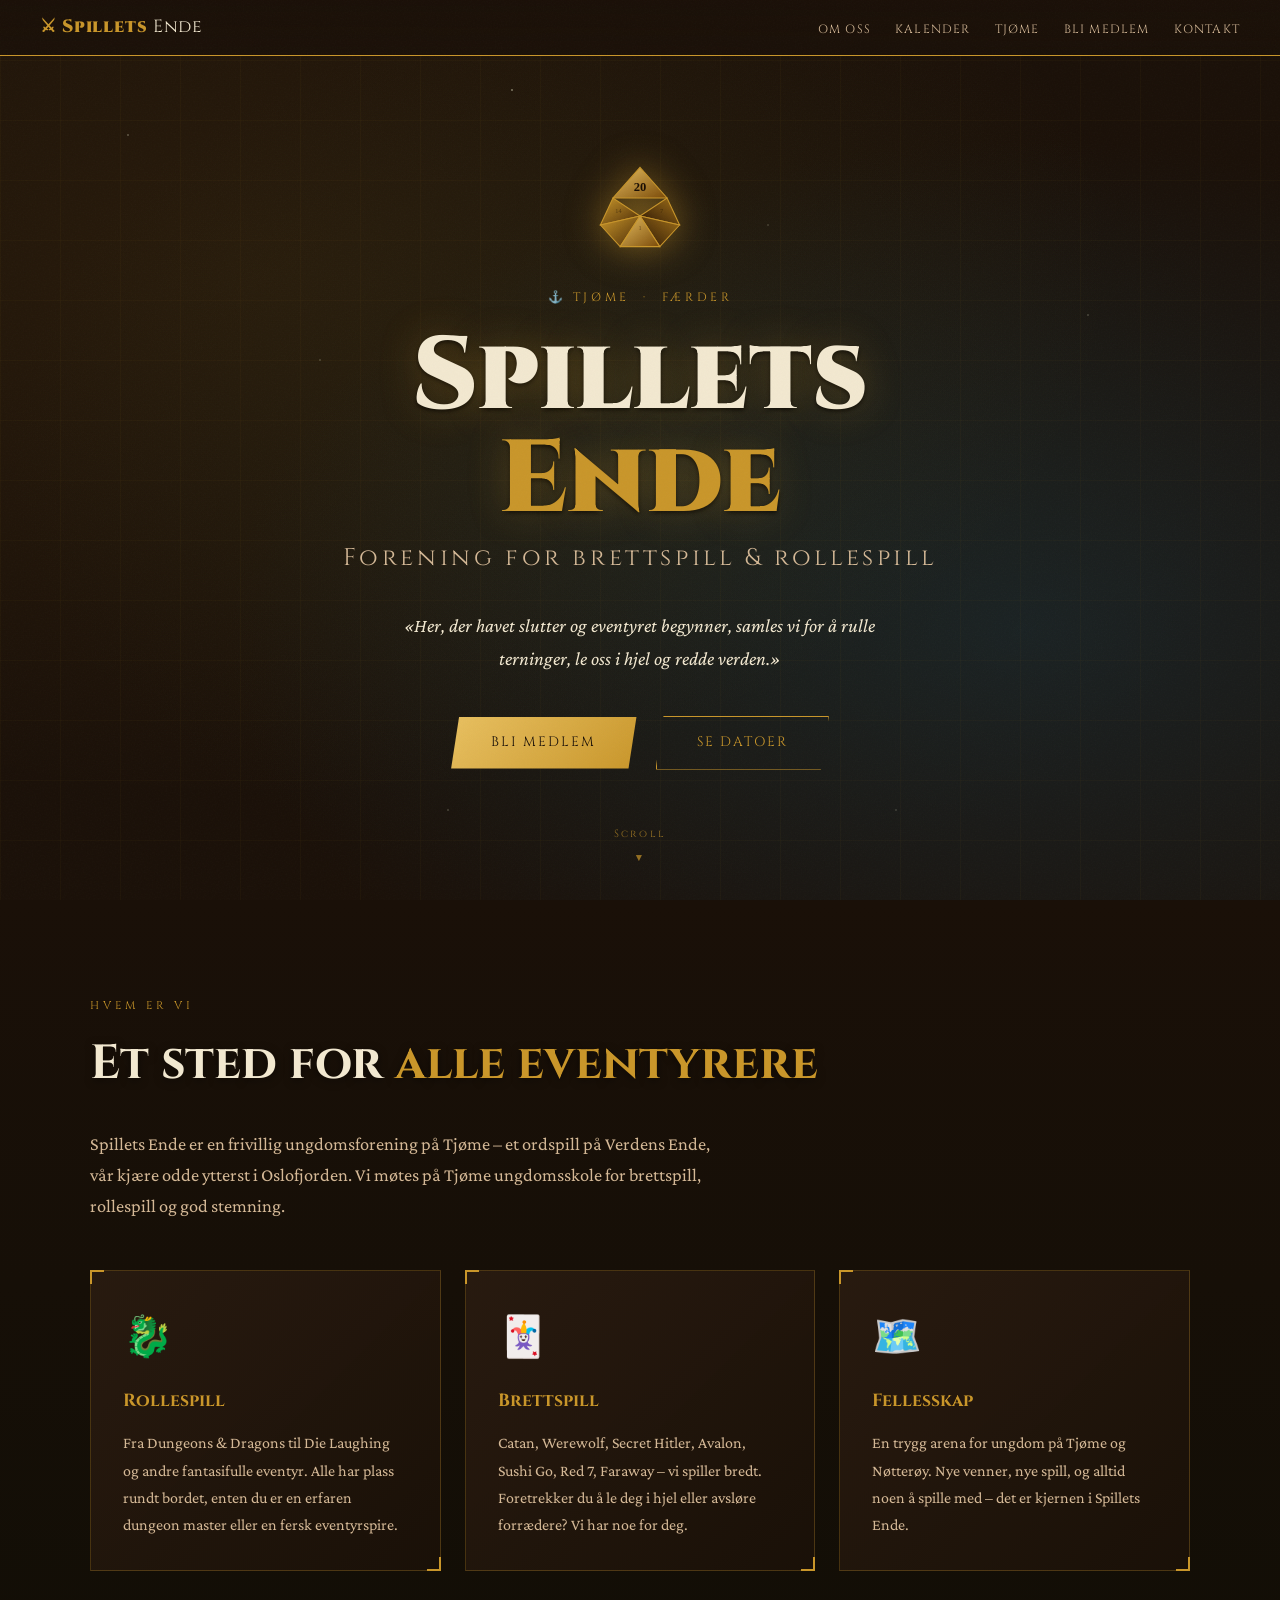
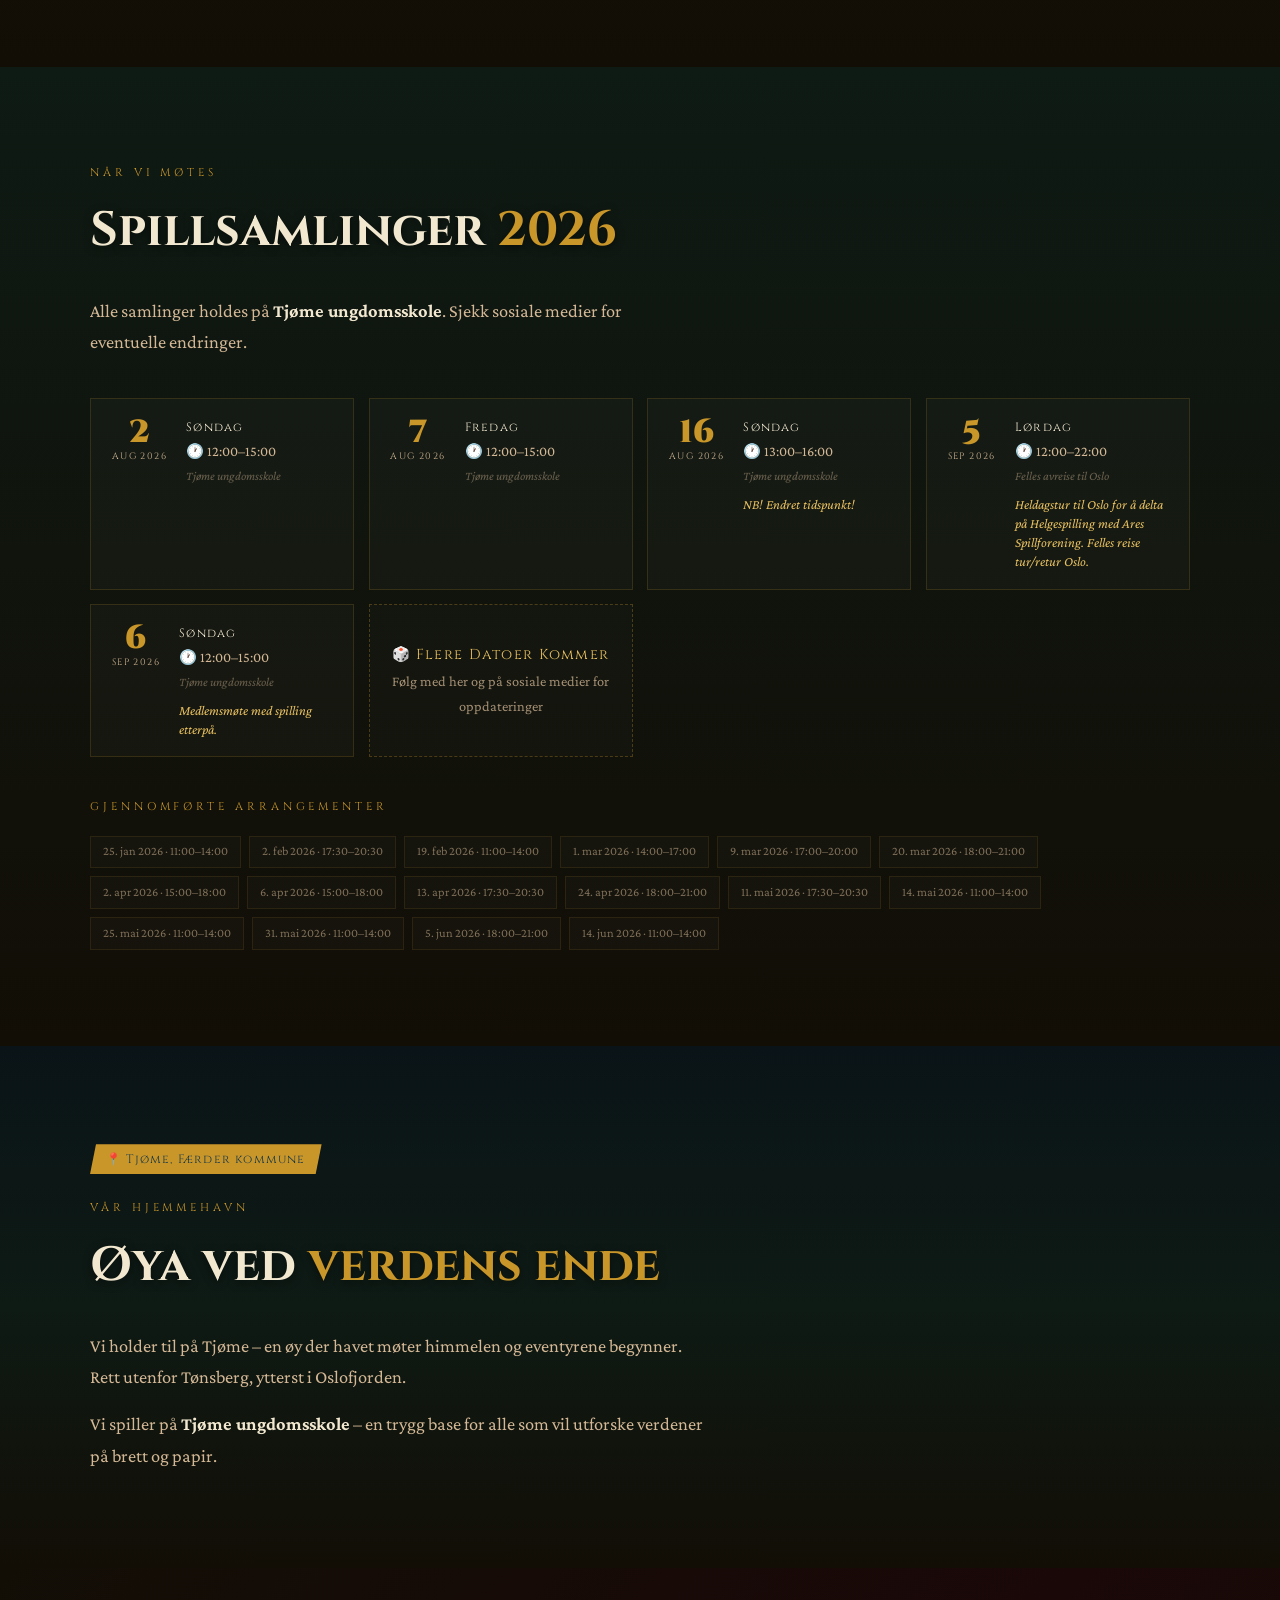
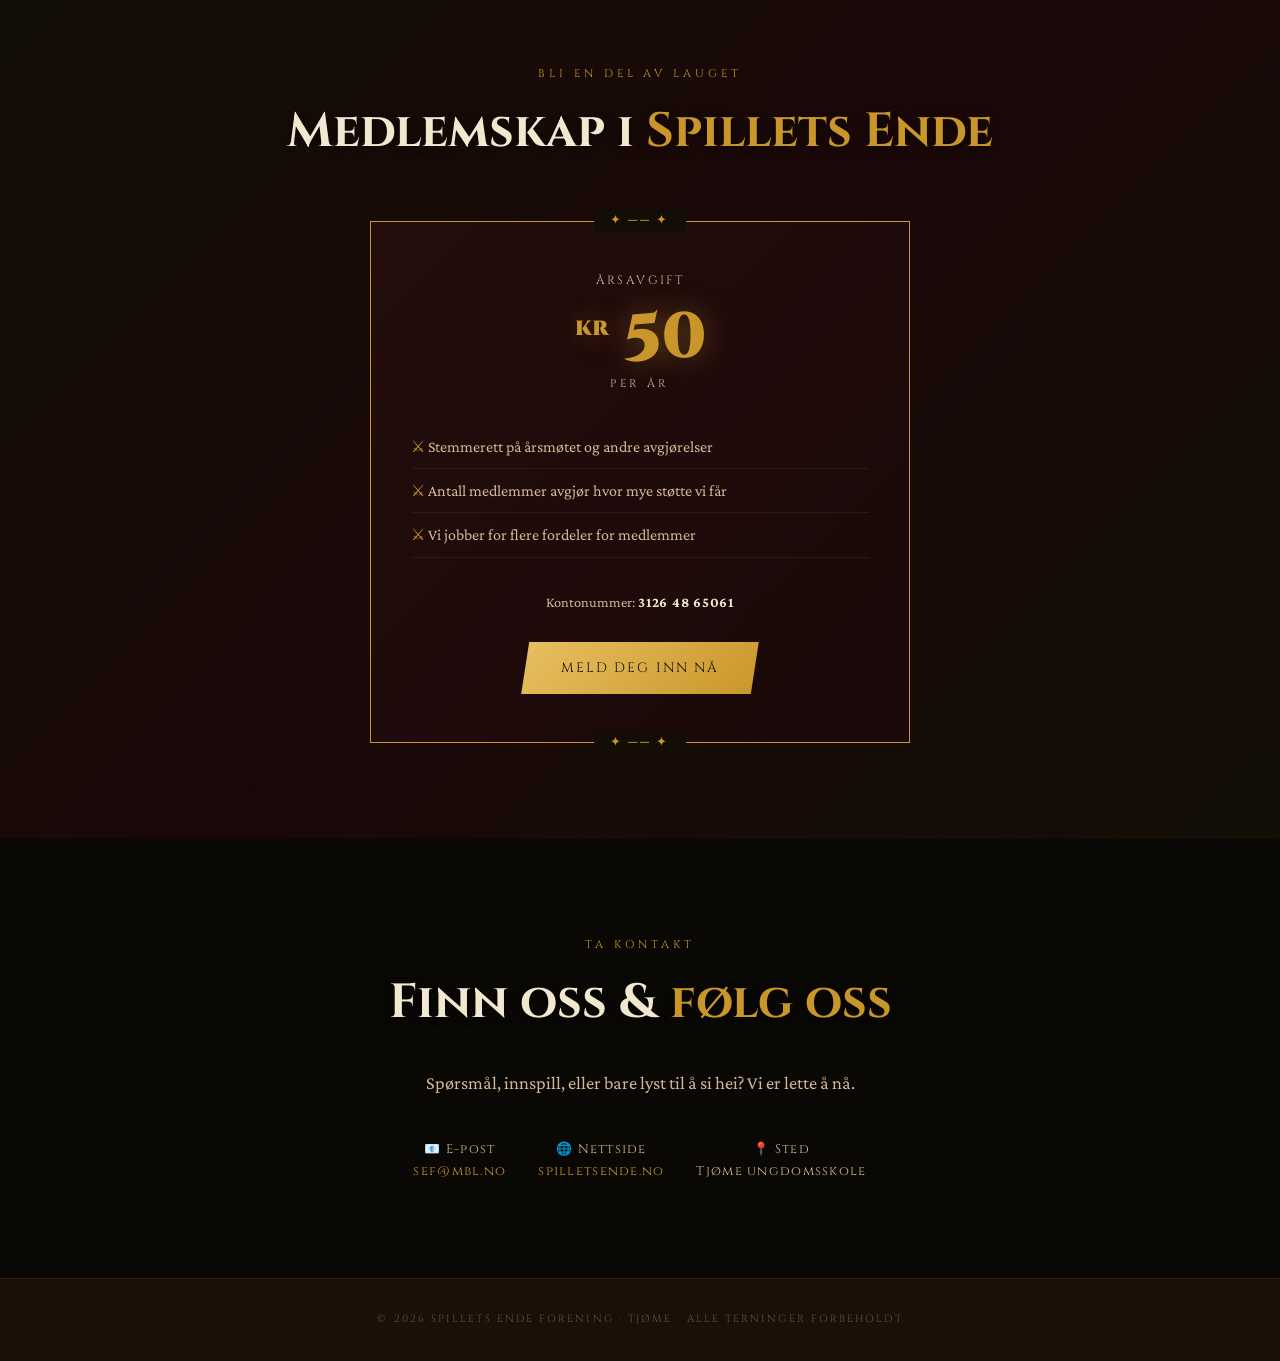
==== index.html @ fd0dec5a "Update index.html" ====
<!DOCTYPE html>
<html lang="no">
<head>
  <meta charset="UTF-8" />
  <meta name="viewport" content="width=device-width, initial-scale=1.0" />
  <title>Spillets Ende Forening – Tjøme</title>
  <link rel="preconnect" href="https://fonts.googleapis.com">
  <link href="https://fonts.googleapis.com/css2?family=Cinzel:wght@400;700;900&family=Crimson+Pro:ital,wght@0,400;0,600;1,400&display=swap" rel="stylesheet">
  <style>
    :root {
      --ink:       #1a1008;
      --parchment: #f2e8d0;
      --aged:      #d4b896;
      --crimson:   #8b1a1a;
      --gold:      #c9962a;
      --gold-lt:   #e8c060;
      --forest:    #2d4a2d;
      --ocean:     #1a3a4a;
    }

    *, *::before, *::after { box-sizing: border-box; margin: 0; padding: 0; }
    html { scroll-behavior: smooth; }

    body {
      background-color: var(--ink);
      color: var(--parchment);
      font-family: 'Crimson Pro', Georgia, serif;
      font-size: 1.15rem;
      line-height: 1.7;
      overflow-x: hidden;
    }

    body::before {
      content: '';
      position: fixed; inset: 0;
      background-image: url("data:image/svg+xml,%3Csvg xmlns='http://www.w3.org/2000/svg' width='300' height='300'%3E%3Cfilter id='n'%3E%3CfeTurbulence type='fractalNoise' baseFrequency='0.65' numOctaves='3' stitchTiles='stitch'/%3E%3C/filter%3E%3Crect width='300' height='300' filter='url(%23n)' opacity='0.04'/%3E%3C/svg%3E");
      pointer-events: none; z-index: 1000; opacity: 0.6;
    }

    /* ── NAV ── */
    nav {
      position: fixed; top: 0; left: 0; right: 0; z-index: 900;
      display: flex; align-items: center; justify-content: space-between;
      padding: 0.75rem 2.5rem;
      background: linear-gradient(to bottom, rgba(26,16,8,0.97), rgba(26,16,8,0.85));
      border-bottom: 1px solid var(--gold);
      backdrop-filter: blur(6px);
    }
    .nav-logo {
      font-family: 'Cinzel', serif; font-weight: 900; font-size: 1.1rem;
      color: var(--gold); letter-spacing: 0.05em; text-decoration: none;
    }
    .nav-logo span { color: var(--parchment); font-weight: 400; }
    nav ul { list-style: none; display: flex; gap: 1.5rem; }
    nav ul a {
      font-family: 'Cinzel', serif; font-size: 0.75rem;
      letter-spacing: 0.1em; color: var(--aged);
      text-decoration: none; text-transform: uppercase; transition: color 0.2s;
    }
    nav ul a:hover { color: var(--gold-lt); }

    /* ── HERO ── */
    #hero {
      min-height: 100vh;
      display: flex; flex-direction: column;
      align-items: center; justify-content: center;
      position: relative; padding: 6rem 2rem 4rem;
      text-align: center; overflow: hidden;
    }
    #hero::before {
      content: ''; position: absolute; inset: 0;
      background:
        radial-gradient(ellipse at 20% 30%, rgba(201,150,42,0.08) 0%, transparent 60%),
        radial-gradient(ellipse at 80% 70%, rgba(26,58,74,0.4) 0%, transparent 55%),
        radial-gradient(ellipse at 50% 50%, rgba(45,74,45,0.15) 0%, transparent 70%);
    }
    .stars {
      position: absolute; inset: 0;
      background-image:
        radial-gradient(1px 1px at 10% 15%, rgba(255,255,220,0.7) 0%, transparent 100%),
        radial-gradient(1px 1px at 25% 40%, rgba(255,255,220,0.5) 0%, transparent 100%),
        radial-gradient(1.5px 1.5px at 40% 10%, rgba(255,255,220,0.6) 0%, transparent 100%),
        radial-gradient(1px 1px at 60% 25%, rgba(255,255,220,0.4) 0%, transparent 100%),
        radial-gradient(1px 1px at 75% 5%, rgba(255,255,220,0.7) 0%, transparent 100%),
        radial-gradient(1px 1px at 85% 35%, rgba(255,255,220,0.5) 0%, transparent 100%),
        radial-gradient(1px 1px at 35% 90%, rgba(255,255,220,0.5) 0%, transparent 100%),
        radial-gradient(1px 1px at 70% 90%, rgba(255,255,220,0.4) 0%, transparent 100%);
    }
    #hero::after {
      content: ''; position: absolute; inset: 0;
      background-image:
        linear-gradient(rgba(201,150,42,0.04) 1px, transparent 1px),
        linear-gradient(90deg, rgba(201,150,42,0.04) 1px, transparent 1px);
      background-size: 60px 60px;
    }
    .hero-content { position: relative; z-index: 2; max-width: 780px; }

    .hero-eyebrow {
      font-family: 'Cinzel', serif; font-size: 0.75rem;
      letter-spacing: 0.3em; color: var(--gold); text-transform: uppercase;
      margin-bottom: 1.2rem; opacity: 0; animation: fadeUp 0.8s 0.2s forwards;
    }
    .hero-title {
      font-family: 'Cinzel', serif; font-weight: 900;
      font-size: clamp(3rem, 8vw, 6.5rem); line-height: 1.0;
      color: var(--parchment);
      text-shadow: 0 0 40px rgba(201,150,42,0.3), 0 2px 4px rgba(0,0,0,0.8);
      margin-bottom: 0.4rem; opacity: 0; animation: fadeUp 0.9s 0.4s forwards;
    }
    .hero-title .accent { color: var(--gold); }
    .hero-sub {
      font-family: 'Cinzel', serif; font-size: clamp(1rem, 2.5vw, 1.5rem);
      color: var(--aged); letter-spacing: 0.15em; margin-bottom: 2rem;
      opacity: 0; animation: fadeUp 0.9s 0.6s forwards;
    }
    .hero-tagline {
      font-style: italic; font-size: 1.2rem; color: var(--parchment);
      opacity: 0; animation: fadeUp 0.9s 0.8s forwards;
      margin-bottom: 2.5rem; max-width: 520px; margin-left: auto; margin-right: auto;
    }

    /* ── D20 SVG ── */
    .d20-wrap {
      display: block; margin: 0 auto 1.5rem;
      opacity: 0; animation: fadeUp 0.9s 0.1s forwards;
    }
    .d20-svg {
      width: 90px; height: 90px;
      animation: slowSpin 22s linear infinite;
      filter: drop-shadow(0 0 18px rgba(201,150,42,0.55));
    }
    @keyframes slowSpin { from { transform: rotate(0deg); } to { transform: rotate(360deg); } }

    .btn-primary {
      display: inline-block; font-family: 'Cinzel', serif;
      font-size: 0.85rem; letter-spacing: 0.15em; text-transform: uppercase;
      color: var(--ink); background: linear-gradient(135deg, var(--gold-lt), var(--gold));
      padding: 0.9rem 2.5rem; border: none; cursor: pointer; text-decoration: none;
      clip-path: polygon(8px 0%, 100% 0%, calc(100% - 8px) 100%, 0% 100%);
      transition: filter 0.2s, transform 0.2s;
      opacity: 0; animation: fadeUp 0.9s 1s forwards;
    }
    .btn-primary:hover { filter: brightness(1.15); transform: translateY(-2px); }
    .btn-secondary {
      display: inline-block; font-family: 'Cinzel', serif;
      font-size: 0.85rem; letter-spacing: 0.15em; text-transform: uppercase;
      color: var(--gold); background: transparent;
      padding: 0.9rem 2.5rem; border: 1px solid var(--gold); cursor: pointer;
      text-decoration: none; margin-left: 1rem;
      clip-path: polygon(8px 0%, 100% 0%, calc(100% - 8px) 100%, 0% 100%);
      transition: background 0.2s, color 0.2s, transform 0.2s;
      opacity: 0; animation: fadeUp 0.9s 1.1s forwards;
    }
    .btn-secondary:hover { background: rgba(201,150,42,0.1); transform: translateY(-2px); }

    .scroll-hint {
      position: absolute; bottom: 2rem; left: 50%; transform: translateX(-50%);
      font-family: 'Cinzel', serif; font-size: 0.65rem;
      letter-spacing: 0.2em; color: var(--gold);
      opacity: 0; animation: fadeIn 1s 2s forwards;
      display: flex; flex-direction: column; align-items: center; gap: 0.4rem;
    }
    .scroll-hint::after { content: '▼'; animation: bounce 1.5s ease-in-out infinite; }
    @keyframes bounce { 0%,100%{transform:translateY(0)} 50%{transform:translateY(6px)} }

    /* ── SHARED ── */
    .rune-divider {
      display: flex; align-items: center; gap: 1rem;
      margin: 0 auto 3rem; max-width: 500px;
      color: var(--gold); font-size: 1.2rem;
    }
    .rune-divider::before, .rune-divider::after {
      content: ''; flex: 1; height: 1px;
      background: linear-gradient(to right, transparent, var(--gold), transparent);
    }

    section { padding: 6rem 2rem; position: relative; }
    .section-inner { max-width: 1100px; margin: 0 auto; }
    .section-label {
      font-family: 'Cinzel', serif; font-size: 0.7rem;
      letter-spacing: 0.35em; color: var(--gold);
      text-transform: uppercase; margin-bottom: 0.5rem;
    }
    .section-title {
      font-family: 'Cinzel', serif; font-size: clamp(2rem, 4vw, 3rem);
      font-weight: 700; color: var(--parchment); margin-bottom: 1.5rem;
      text-shadow: 0 2px 8px rgba(0,0,0,0.5);
    }
    .section-title .gold { color: var(--gold); }

    /* ── OM OSS ── */
    #om {
      background: linear-gradient(to bottom, var(--ink), #120e06),
        url("data:image/svg+xml,%3Csvg xmlns='http://www.w3.org/2000/svg' width='60' height='60'%3E%3Cpath d='M30 5 L55 20 L55 40 L30 55 L5 40 L5 20 Z' fill='none' stroke='rgba(201,150,42,0.04)' stroke-width='1'/%3E%3C/svg%3E") center/60px 60px;
    }
    .cards-grid {
      display: grid; grid-template-columns: repeat(auto-fit, minmax(280px, 1fr));
      gap: 1.5rem; margin-top: 3rem;
    }
    .card {
      background: linear-gradient(135deg, rgba(42,28,16,0.9), rgba(26,16,8,0.95));
      border: 1px solid rgba(201,150,42,0.25);
      padding: 2rem; position: relative; transition: border-color 0.3s, transform 0.3s;
    }
    .card:hover { border-color: var(--gold); transform: translateY(-4px); }
    .card::before, .card::after {
      content: ''; position: absolute; width: 14px; height: 14px;
      border-color: var(--gold); border-style: solid;
    }
    .card::before { top: -1px; left: -1px; border-width: 2px 0 0 2px; }
    .card::after  { bottom: -1px; right: -1px; border-width: 0 2px 2px 0; }
    .card-icon { font-size: 2.5rem; margin-bottom: 1rem; }
    .card-title { font-family: 'Cinzel', serif; font-size: 1.1rem; color: var(--gold); margin-bottom: 0.75rem; }
    .card p { color: var(--aged); font-size: 1rem; }

    /* ── AKTIVITETER ── */
    #aktiviteter { background: linear-gradient(135deg, #120e06, #0e1a14, #120e06); }
    .spill-grid {
      display: grid; grid-template-columns: repeat(auto-fit, minmax(220px, 1fr));
      gap: 1rem; margin-top: 2.5rem;
    }
    .spill-card {
      border: 1px solid rgba(201,150,42,0.2);
      padding: 1.5rem; background: rgba(255,255,255,0.02);
      position: relative; overflow: hidden; transition: all 0.3s;
    }
    .spill-card:hover { background: rgba(201,150,42,0.05); border-color: var(--gold-lt); }
    .spill-card .tag {
      font-family: 'Cinzel', serif; font-size: 0.6rem;
      letter-spacing: 0.2em; text-transform: uppercase;
      color: var(--crimson); margin-bottom: 0.5rem;
    }
    .spill-card h3 { font-family: 'Cinzel', serif; font-size: 1rem; color: var(--gold-lt); margin-bottom: 0.4rem; }
    .spill-card p { font-size: 0.9rem; color: var(--aged); }
    .spill-card .corner-die { position: absolute; top: 0.5rem; right: 0.75rem; font-size: 1.8rem; opacity: 0.15; }

    /* ── KALENDER ── */
    #kalender { background: linear-gradient(to bottom, #0e1a14, #120e06); }

    .cal-grid {
      display: grid;
      grid-template-columns: repeat(auto-fill, minmax(250px, 1fr));
      gap: 0.9rem; margin-top: 2.5rem;
    }
    .cal-item {
      display: flex; align-items: flex-start; gap: 1.2rem;
      border: 1px solid rgba(201,150,42,0.18);
      padding: 1.1rem 1.3rem;
      background: rgba(255,255,255,0.02);
      position: relative; transition: border-color 0.3s, background 0.3s;
    }
    .cal-item:hover { border-color: var(--gold); background: rgba(201,150,42,0.05); }
    .cal-item.past { opacity: 0.38; }
    .cal-item.next { border-color: var(--gold); background: rgba(201,150,42,0.08); }
    .cal-item.next::before {
      content: 'NESTE';
      position: absolute; top: -0.6rem; left: 1rem;
      font-family: 'Cinzel', serif; font-size: 0.55rem;
      letter-spacing: 0.2em; color: var(--ink);
      background: var(--gold); padding: 0.1rem 0.5rem;
    }
    .cal-date-box { flex-shrink: 0; text-align: center; min-width: 46px; }
    .cal-day {
      font-family: 'Cinzel', serif; font-size: 2rem; font-weight: 900;
      color: var(--gold); line-height: 1;
    }
    .cal-month {
      font-family: 'Cinzel', serif; font-size: 0.58rem;
      letter-spacing: 0.15em; text-transform: uppercase; color: var(--aged);
    }
    .cal-info { flex: 1; }
    .cal-weekday {
      font-family: 'Cinzel', serif; font-size: 0.75rem;
      letter-spacing: 0.1em; color: var(--parchment);
      text-transform: capitalize; margin-bottom: 0.1rem;
    }
    .cal-time { font-size: 0.9rem; color: var(--aged); }
    .cal-location { font-size: 0.78rem; color: rgba(212,184,150,0.45); font-style: italic; margin-top: 0.15rem; }
    .cal-note { font-size: 0.85rem; color: var(--gold-lt); font-style: italic; margin-top: 0.5rem; line-height: 1.4; }

    .cal-item.placeholder {
      border-style: dashed; border-color: rgba(201,150,42,0.3);
      align-items: center; justify-content: center; text-align: center;
      background: rgba(255,255,255,0.01);
    }
    .cal-item.placeholder .cal-weekday { font-size: 0.9rem; color: var(--gold-lt); }
    .cal-item.placeholder .cal-time { opacity: 0.75; }

    /* ── HISTORIKK ── */
    .historikk-wrap { margin-top: 2.5rem; }
    .historikk-toggle {
      font-family: 'Cinzel', serif; font-size: 0.72rem; letter-spacing: 0.15em;
      text-transform: uppercase; color: var(--gold); background: transparent;
      border: 1px solid rgba(201,150,42,0.3); padding: 0.6rem 1.2rem; cursor: pointer;
      transition: border-color 0.2s, color 0.2s;
    }
    .historikk-toggle:hover { border-color: var(--gold); color: var(--gold-lt); }
    .historikk-list {
      display: flex; flex-wrap: wrap; gap: 0.5rem; margin-top: 1.2rem;
    }
    .historikk-chip {
      font-size: 0.78rem; color: rgba(212,184,150,0.55);
      border: 1px solid rgba(201,150,42,0.12);
      padding: 0.3rem 0.75rem; white-space: nowrap;
      background: rgba(255,255,255,0.015);
    }

    /* ── TJØME ── */
    #tjome { background: linear-gradient(to bottom, #0a1418, #0e1a14 50%, #120e06); }
    .map-wrapper {
      display: grid; grid-template-columns: 1fr 1fr;
      gap: 4rem; align-items: center; margin-top: 3rem;
    }
    @media (max-width: 700px) { .map-wrapper { grid-template-columns: 1fr; } }
    .tjome-illustration { width: 100%; max-width: 440px; }
    .map-text h2 { margin-bottom: 1rem; }
    .map-text p { color: var(--aged); margin-bottom: 1rem; }
    .location-pill {
      display: inline-flex; align-items: center; gap: 0.5rem;
      font-family: 'Cinzel', serif; font-size: 0.75rem; letter-spacing: 0.1em;
      color: var(--ocean); background: var(--gold);
      padding: 0.3rem 1rem;
      clip-path: polygon(6px 0%,100% 0%,calc(100% - 6px) 100%,0% 100%);
      margin-bottom: 1.5rem;
    }

    /* ── MEMBERSHIP ── */
    #medlemskap { background: linear-gradient(135deg, #120e06, #1a0808, #120e06); text-align: center; }
    .membership-box {
      max-width: 540px; margin: 3rem auto 0;
      border: 1px solid var(--gold); padding: 3rem 2.5rem; position: relative;
      background: linear-gradient(135deg, rgba(42,16,16,0.6), rgba(26,8,8,0.8));
    }
    .membership-box::before {
      content: '✦ ── ✦'; position: absolute; top: -0.75rem; left: 50%; transform: translateX(-50%);
      background: #120e06; padding: 0 1rem; color: var(--gold); font-size: 0.8rem; letter-spacing: 0.2em;
    }
    .membership-box::after {
      content: '✦ ── ✦'; position: absolute; bottom: -0.75rem; left: 50%; transform: translateX(-50%);
      background: #120e06; padding: 0 1rem; color: var(--gold); font-size: 0.8rem; letter-spacing: 0.2em;
    }
    .price-display {
      font-family: 'Cinzel', serif; font-size: 4rem; font-weight: 900;
      color: var(--gold); line-height: 1; margin: 1rem 0 0.25rem;
      text-shadow: 0 0 30px rgba(201,150,42,0.4);
    }
    .price-display span { font-size: 1.5rem; vertical-align: super; }
    .price-label {
      font-family: 'Cinzel', serif; font-size: 0.7rem; letter-spacing: 0.3em;
      color: var(--aged); margin-bottom: 2rem; text-transform: uppercase;
    }
    .perks { list-style: none; text-align: left; margin-bottom: 2rem; }
    .perks li {
      padding: 0.5rem 0; border-bottom: 1px solid rgba(201,150,42,0.1);
      color: var(--aged); font-size: 1rem;
    }
    .perks li::before { content: '⚔ '; color: var(--gold); }

    /* ── KONTAKT ── */
    #kontakt { background: #0a0804; text-align: center; }
    .kontakt-grid { display: flex; flex-wrap: wrap; justify-content: center; gap: 2rem; margin-top: 2.5rem; }
    .kontakt-item { font-family: 'Cinzel', serif; font-size: 0.8rem; letter-spacing: 0.1em; color: var(--aged); }
    .kontakt-item a { color: var(--gold); text-decoration: none; }
    .kontakt-item a:hover { color: var(--gold-lt); }

    footer {
      padding: 2rem; text-align: center;
      border-top: 1px solid rgba(201,150,42,0.15);
      font-family: 'Cinzel', serif; font-size: 0.65rem;
      letter-spacing: 0.2em; color: rgba(212,184,150,0.4);
    }

    @keyframes fadeUp { from { opacity: 0; transform: translateY(20px); } to { opacity: 1; transform: translateY(0); } }
    @keyframes fadeIn { from { opacity: 0; } to { opacity: 0.7; } }
    .reveal { opacity: 0; transform: translateY(24px); transition: opacity 0.6s ease, transform 0.6s ease; }
    .reveal.visible { opacity: 1; transform: translateY(0); }
    /* Fallback: show everything if JS is slow or fails */
    @media (prefers-reduced-motion: reduce) { .reveal { opacity: 1; transform: none; } }

    @media (max-width: 600px) {
      nav ul { display: none; }
      .btn-secondary { margin-left: 0; margin-top: 0.75rem; display: block; text-align: center; }
    }
  </style>
</head>
<body>

  <nav>
    <a class="nav-logo" href="#">⚔ Spillets <span>Ende</span></a>
    <ul>
      <li><a href="#om">Om oss</a></li>
      <li><a href="#kalender">Kalender</a></li>
      <li><a href="#tjome">Tjøme</a></li>
      <li><a href="#medlemskap">Bli medlem</a></li>
      <li><a href="#kontakt">Kontakt</a></li>
    </ul>
  </nav>

  <!-- HERO -->
  <section id="hero">
    <div class="stars"></div>
    <div class="hero-content">

      <!-- Custom D20 SVG -->
      <span class="d20-wrap">
        <svg class="d20-svg" viewBox="0 0 100 100" xmlns="http://www.w3.org/2000/svg">
          <defs>
            <linearGradient id="g1" x1="0%" y1="0%" x2="100%" y2="100%">
              <stop offset="0%" stop-color="#e8c060"/>
              <stop offset="100%" stop-color="#7a4a08"/>
            </linearGradient>
            <linearGradient id="g2" x1="0%" y1="0%" x2="100%" y2="100%">
              <stop offset="0%" stop-color="#c9962a"/>
              <stop offset="100%" stop-color="#4a2a05"/>
            </linearGradient>
            <linearGradient id="g3" x1="100%" y1="0%" x2="0%" y2="100%">
              <stop offset="0%" stop-color="#a07018"/>
              <stop offset="100%" stop-color="#2a1403"/>
            </linearGradient>
          </defs>
          <!-- Top face -->
          <polygon points="50,6 80,40 20,40" fill="url(#g1)" stroke="#c9962a" stroke-width="1.2"/>
          <!-- Left face -->
          <polygon points="20,40 6,70 50,60" fill="url(#g2)" stroke="#c9962a" stroke-width="1.2"/>
          <!-- Right face -->
          <polygon points="80,40 94,70 50,60" fill="url(#g3)" stroke="#c9962a" stroke-width="1.2"/>
          <!-- Bottom-left face -->
          <polygon points="6,70 28,94 50,60" fill="url(#g2)" stroke="#c9962a" stroke-width="1.2"/>
          <!-- Bottom-right face -->
          <polygon points="94,70 72,94 50,60" fill="url(#g3)" stroke="#c9962a" stroke-width="1.2"/>
          <!-- Bottom-center face -->
          <polygon points="28,94 72,94 50,60" fill="url(#g1)" stroke="#c9962a" stroke-width="1.2"/>
          <!-- "20" on top face -->
          <text x="50" y="29" text-anchor="middle" dominant-baseline="middle"
            fill="#1a0e04" font-family="Georgia,serif" font-weight="bold" font-size="14">20</text>
          <!-- subtle smaller numbers -->
          <text x="26" y="57" text-anchor="middle" fill="rgba(26,14,4,0.5)" font-family="serif" font-size="7">14</text>
          <text x="74" y="57" text-anchor="middle" fill="rgba(26,14,4,0.5)" font-family="serif" font-size="7">7</text>
          <text x="50" y="76" text-anchor="middle" fill="rgba(26,14,4,0.5)" font-family="serif" font-size="7">1</text>
        </svg>
      </span>

      <p class="hero-eyebrow">⚓ Tjøme &nbsp;·&nbsp; Færder</p>
      <h1 class="hero-title">Spillets<br><span class="accent">Ende</span></h1>
      <p class="hero-sub">Forening for brettspill & rollespill</p>
      <p class="hero-tagline">«Her, der havet slutter og eventyret begynner, samles vi for å rulle terninger, le oss i hjel og redde verden.»</p>
      <a href="#medlemskap" class="btn-primary">Bli medlem</a>
      <a href="#kalender" class="btn-secondary">Se datoer</a>
    </div>
    <div class="scroll-hint">Scroll</div>
  </section>

  <!-- OM OSS -->
  <section id="om">
    <div class="section-inner">
      <div class="reveal">
        <p class="section-label">Hvem er vi</p>
        <h2 class="section-title">Et sted for <span class="gold">alle eventyrere</span></h2>
        <p style="max-width:620px; color:var(--aged);">
          Spillets Ende er en frivillig ungdomsforening på Tjøme – et ordspill på Verdens Ende, vår kjære odde ytterst i Oslofjorden. Vi møtes på Tjøme ungdomsskole for brettspill, rollespill og god stemning.
        </p>
      </div>
      <div class="cards-grid">
        <div class="card reveal">
          <div class="card-icon">🐉</div>
          <h3 class="card-title">Rollespill</h3>
          <p>Fra Dungeons & Dragons til Die Laughing og andre fantasifulle eventyr. Alle har plass rundt bordet, enten du er en erfaren dungeon master eller en fersk eventyrspire.</p>
        </div>
        <div class="card reveal">
          <div class="card-icon">🃏</div>
          <h3 class="card-title">Brettspill</h3>
          <p>Catan, Werewolf, Secret Hitler, Avalon, Sushi Go, Red 7, Faraway – vi spiller bredt. Foretrekker du å le deg i hjel eller avsløre forrædere? Vi har noe for deg.</p>
        </div>
        <div class="card reveal">
          <div class="card-icon">🗺️</div>
          <h3 class="card-title">Fellesskap</h3>
          <p>En trygg arena for ungdom på Tjøme og Nøtterøy. Nye venner, nye spill, og alltid noen å spille med – det er kjernen i Spillets Ende.</p>
        </div>
      </div>
    </div>
  </section>



  <!-- KALENDER -->
  <section id="kalender">
    <div class="section-inner">
      <div class="reveal">
        <p class="section-label">Når vi møtes</p>
        <h2 class="section-title">Spillsamlinger <span class="gold">2026</span></h2>
        <p style="color:var(--aged); max-width:580px; margin-bottom:0.5rem;">
          Alle samlinger holdes på <strong style="color:var(--parchment)">Tjøme ungdomsskole</strong>. Sjekk sosiale medier for eventuelle endringer.
        </p>
      </div>
      <div class="cal-grid" id="calGrid"></div>

      <div class="historikk-wrap reveal">
        <p class="section-label" style="margin-bottom:0;">Gjennomførte arrangementer</p>
        <div class="historikk-list" id="historikkList"></div>
      </div>
    </div>
  </section>

  <!-- TJØME -->
  <section id="tjome">
    <div class="section-inner">
      <div class="reveal">
        <div class="location-pill">📍 Tjøme, Færder kommune</div>
        <p class="section-label">Vår hjemmehavn</p>
        <h2 class="section-title">Øya ved <span class="gold">verdens ende</span></h2>
        <p style="color:var(--aged); max-width:620px;">Vi holder til på Tjøme – en øy der havet møter himmelen og eventyrene begynner. Rett utenfor Tønsberg, ytterst i Oslofjorden.</p>
        <p style="color:var(--aged); max-width:620px; margin-top:1rem;">Vi spiller på <strong style="color:var(--parchment)">Tjøme ungdomsskole</strong> – en trygg base for alle som vil utforske verdener på brett og papir.</p>
      </div>
    </div>
  </section>

  <!-- MEMBERSHIP -->
  <section id="medlemskap">
    <div class="section-inner">
      <div class="reveal">
        <p class="section-label">Bli en del av lauget</p>
        <h2 class="section-title">Medlemskap i <span class="gold">Spillets Ende</span></h2>
      </div>
      <div class="membership-box reveal">
        <p style="font-family:'Cinzel',serif; font-size:0.75rem; letter-spacing:0.2em; color:var(--aged);">ÅRSAVGIFT</p>
        <div class="price-display"><span>kr</span> 50</div>
        <p class="price-label">per år</p>
        <ul class="perks">
          <li>Stemmerett på årsmøtet og andre avgjørelser</li>
          <li>Antall medlemmer avgjør hvor mye støtte vi får</li>
          <li>Vi jobber for flere fordeler for medlemmer</li>
         
          
        </ul>
        <p style="font-size:0.9rem; color:var(--aged); margin-bottom:1.75rem;">
          Kontonummer: <strong style="color:var(--parchment); letter-spacing:0.05em;">3126 48 65061</strong>
        </p>
        <a href="https://forms.office.com/e/suET2RQzBE" class="btn-primary">Meld deg inn nå</a>
      </div>
    </div>
  </section>

  <!-- KONTAKT -->
  <section id="kontakt">
    <div class="section-inner">
      <div class="reveal">
        <p class="section-label">Ta kontakt</p>
        <h2 class="section-title">Finn oss &amp; <span class="gold">følg oss</span></h2>
        <p style="color:var(--aged); max-width:500px; margin:0 auto 2rem;">
          Spørsmål, innspill, eller bare lyst til å si hei? Vi er lette å nå.
        </p>
      </div>
      <div class="kontakt-grid reveal">
        <div class="kontakt-item">📧 E-post<br><a href="mailto:sef@mbl.no">sef@mbl.no</a></div>
        <div class="kontakt-item">🌐 Nettside<br><a href="https://spilletsende.no">spilletsende.no</a></div>
        <div class="kontakt-item">📍 Sted<br><span style="color:var(--aged);">Tjøme ungdomsskole</span></div>
      </div>

    </div>
  </section>

  <footer>
    <p>© 2026 SPILLETS ENDE FORENING · TJØME · ALLE TERNINGER FORBEHOLDT</p>
  </footer>

  <script data-cfasync="false" src="/cdn-cgi/scripts/5c5dd728/cloudflare-static/email-decode.min.js"></script><script>
    // ── KALENDER ──
    const sessions = [
      { date: new Date(2026, 7, 2),  weekday: 'Søndag',  time: '12:00–15:00' },
      { date: new Date(2026, 7, 7),  weekday: 'Fredag', time: '12:00–15:00' },
      { date: new Date(2026, 7, 16), weekday: 'Søndag',  time: '13:00–16:00',
        note: 'NB! Endret tidspunkt!' },
      { date: new Date(2026, 8, 5),  weekday: 'Lørdag',  time: '12:00–22:00',
        location: 'Felles avreise til Oslo',
        note: 'Heldagstur til Oslo for å delta på Helgespilling med Ares Spillforening. Felles reise tur/retur Oslo.' },
      { date: new Date(2026, 8, 6),  weekday: 'Søndag',  time: '12:00–15:00',
        note: 'Medlemsmøte med spilling etterpå.' },
    ];

    // Tidligere samlinger – vises samlet og kompakt som historikk
    const pastSessions = [
      { date: new Date(2026, 0, 25), time: '11:00–14:00' },
      { date: new Date(2026, 1,  2), time: '17:30–20:30' },
      { date: new Date(2026, 1, 19), time: '11:00–14:00' },
      { date: new Date(2026, 2,  1), time: '14:00–17:00' },
      { date: new Date(2026, 2,  9), time: '17:00–20:00' },
      { date: new Date(2026, 2, 20), time: '18:00–21:00' },
      { date: new Date(2026, 3,  2), time: '15:00–18:00' },
      { date: new Date(2026, 3,  6), time: '15:00–18:00' },
      { date: new Date(2026, 3, 13), time: '17:30–20:30' },
      { date: new Date(2026, 3, 24), time: '18:00–21:00' },
      { date: new Date(2026, 4, 11), time: '17:30–20:30' },
      { date: new Date(2026, 4, 14), time: '11:00–14:00' },
      { date: new Date(2026, 4, 25), time: '11:00–14:00' },
      { date: new Date(2026, 4, 31), time: '11:00–14:00' },
      { date: new Date(2026, 5,  5), time: '18:00–21:00' },
      { date: new Date(2026, 5, 14), time: '11:00–14:00' },
    ];

    const months = ['jan','feb','mar','apr','mai','jun','jul','aug','sep','okt','nov','des'];

    const now = new Date(); now.setHours(0,0,0,0);
    const nextIdx = sessions.findIndex(s => s.date >= now);

    const grid = document.getElementById('calGrid');
    sessions.forEach((s, i) => {
      const isPast = s.date < now;
      const isNext = i === nextIdx;
      const el = document.createElement('div');
      el.className = 'cal-item reveal' + (isPast ? ' past' : '') + (isNext ? ' next' : '');
      el.innerHTML = `
        <div class="cal-date-box">
          <div class="cal-day">${s.date.getDate()}</div>
          <div class="cal-month">${months[s.date.getMonth()]} ${s.date.getFullYear()}</div>
        </div>
        <div class="cal-info">
          <div class="cal-weekday">${s.weekday}</div>
          <div class="cal-time">🕐 ${s.time}</div>
          <div class="cal-location">${s.location || 'Tjøme ungdomsskole'}</div>
          ${s.note ? `<div class="cal-note">${s.note}</div>` : ''}
        </div>`;
      grid.appendChild(el);
    });

    // "Flere datoer kommer" – placeholder-boks i samme stil som kortene over
    const moreBox = document.createElement('div');
    moreBox.className = 'cal-item placeholder reveal';
    moreBox.innerHTML = `
      <div class="cal-info">
        <div class="cal-weekday">🎲 Flere datoer kommer</div>
        <div class="cal-time">Følg med her og på sosiale medier for oppdateringer</div>
      </div>`;
    grid.appendChild(moreBox);

    // Historikk – kompakt liste over tidligere samlinger
    const historikkList = document.getElementById('historikkList');
    pastSessions.forEach(s => {
      const chip = document.createElement('span');
      chip.className = 'historikk-chip';
      chip.textContent = `${s.date.getDate()}. ${months[s.date.getMonth()]} ${s.date.getFullYear()} · ${s.time}`;
      historikkList.appendChild(chip);
    });

    // ── SCROLL REVEAL ──
    const observer = new IntersectionObserver(entries => {
      entries.forEach((e, i) => {
        if (e.isIntersecting) setTimeout(() => e.target.classList.add('visible'), i * 70);
      });
    }, { threshold: 0.08 });
    document.querySelectorAll('.reveal').forEach(el => observer.observe(el));

    // ── ACTIVE NAV ──
    const navLinks = document.querySelectorAll('nav ul a');
    window.addEventListener('scroll', () => {
      let current = '';
      document.querySelectorAll('section[id]').forEach(s => {
        if (window.scrollY >= s.offsetTop - 120) current = s.id;
      });
      navLinks.forEach(a => {
        a.style.color = a.getAttribute('href') === '#' + current ? 'var(--gold)' : '';
      });
    });
  </script>
</body>
</html>
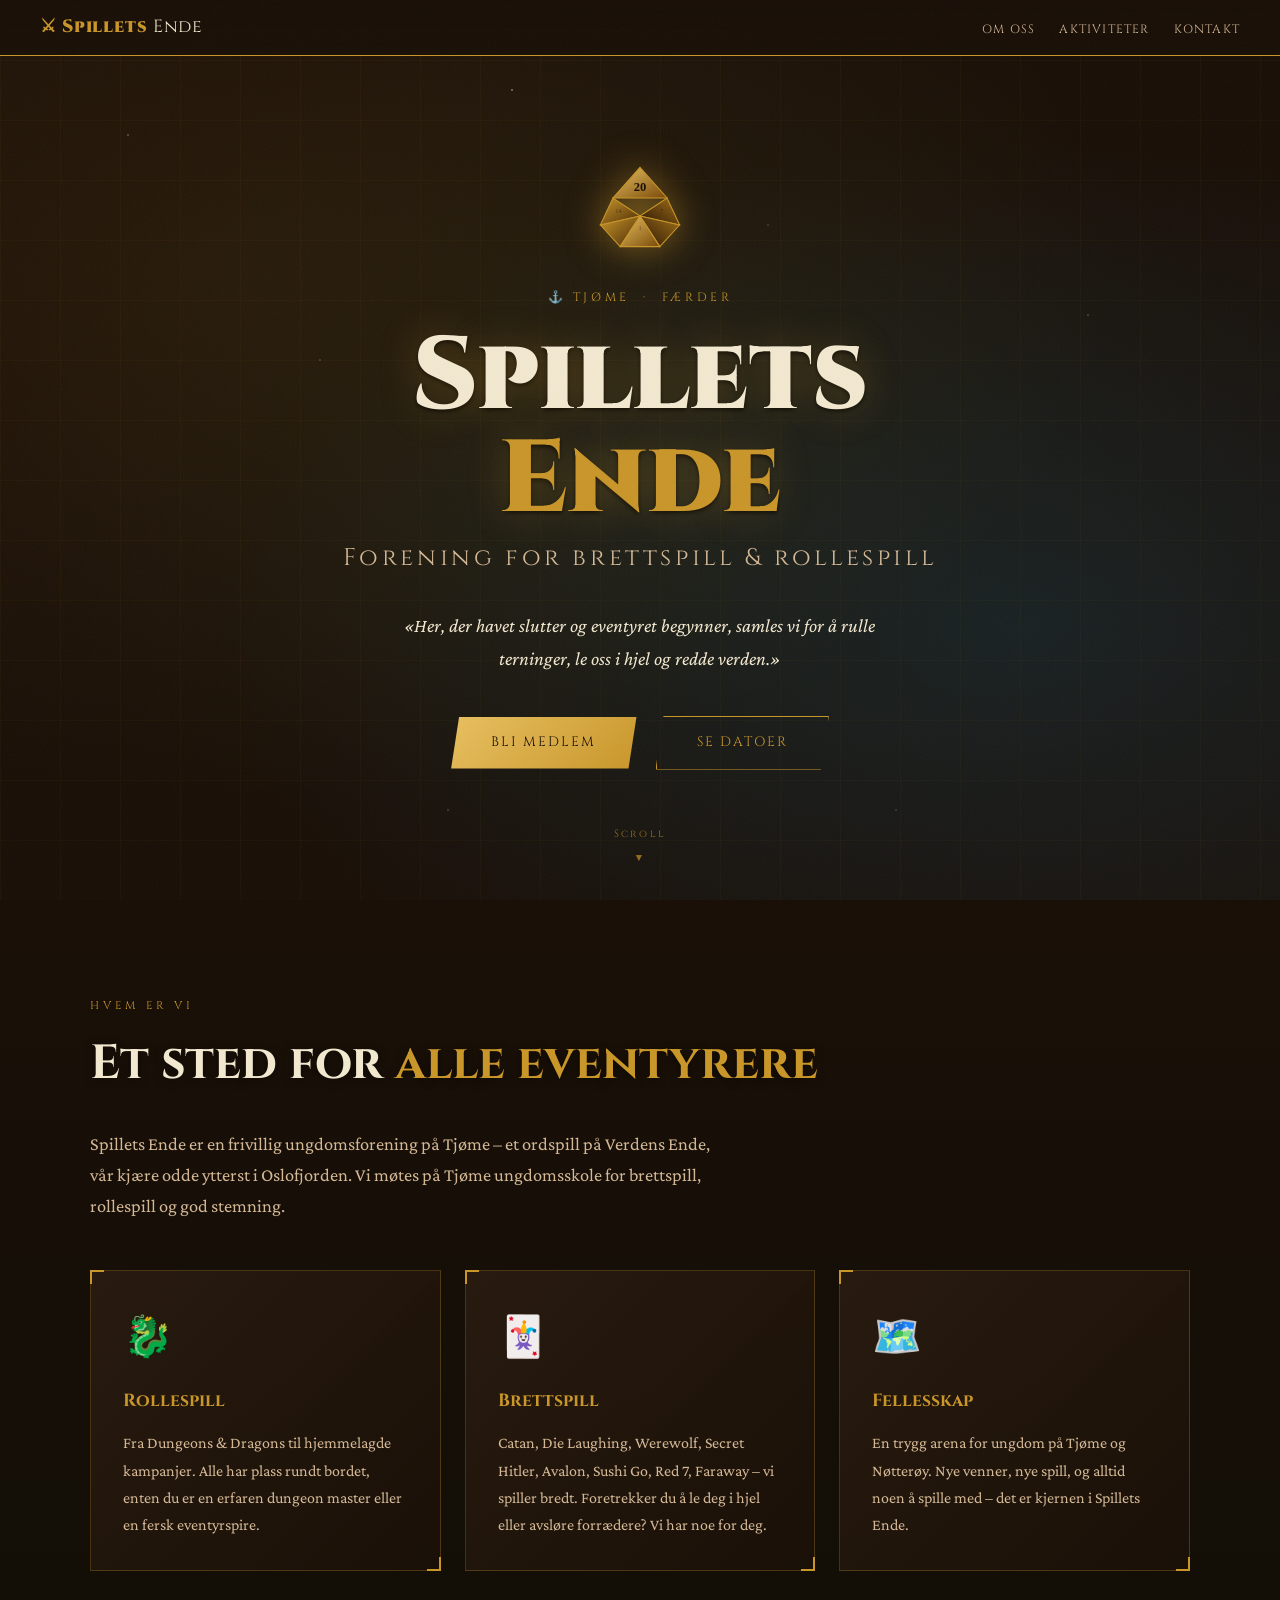
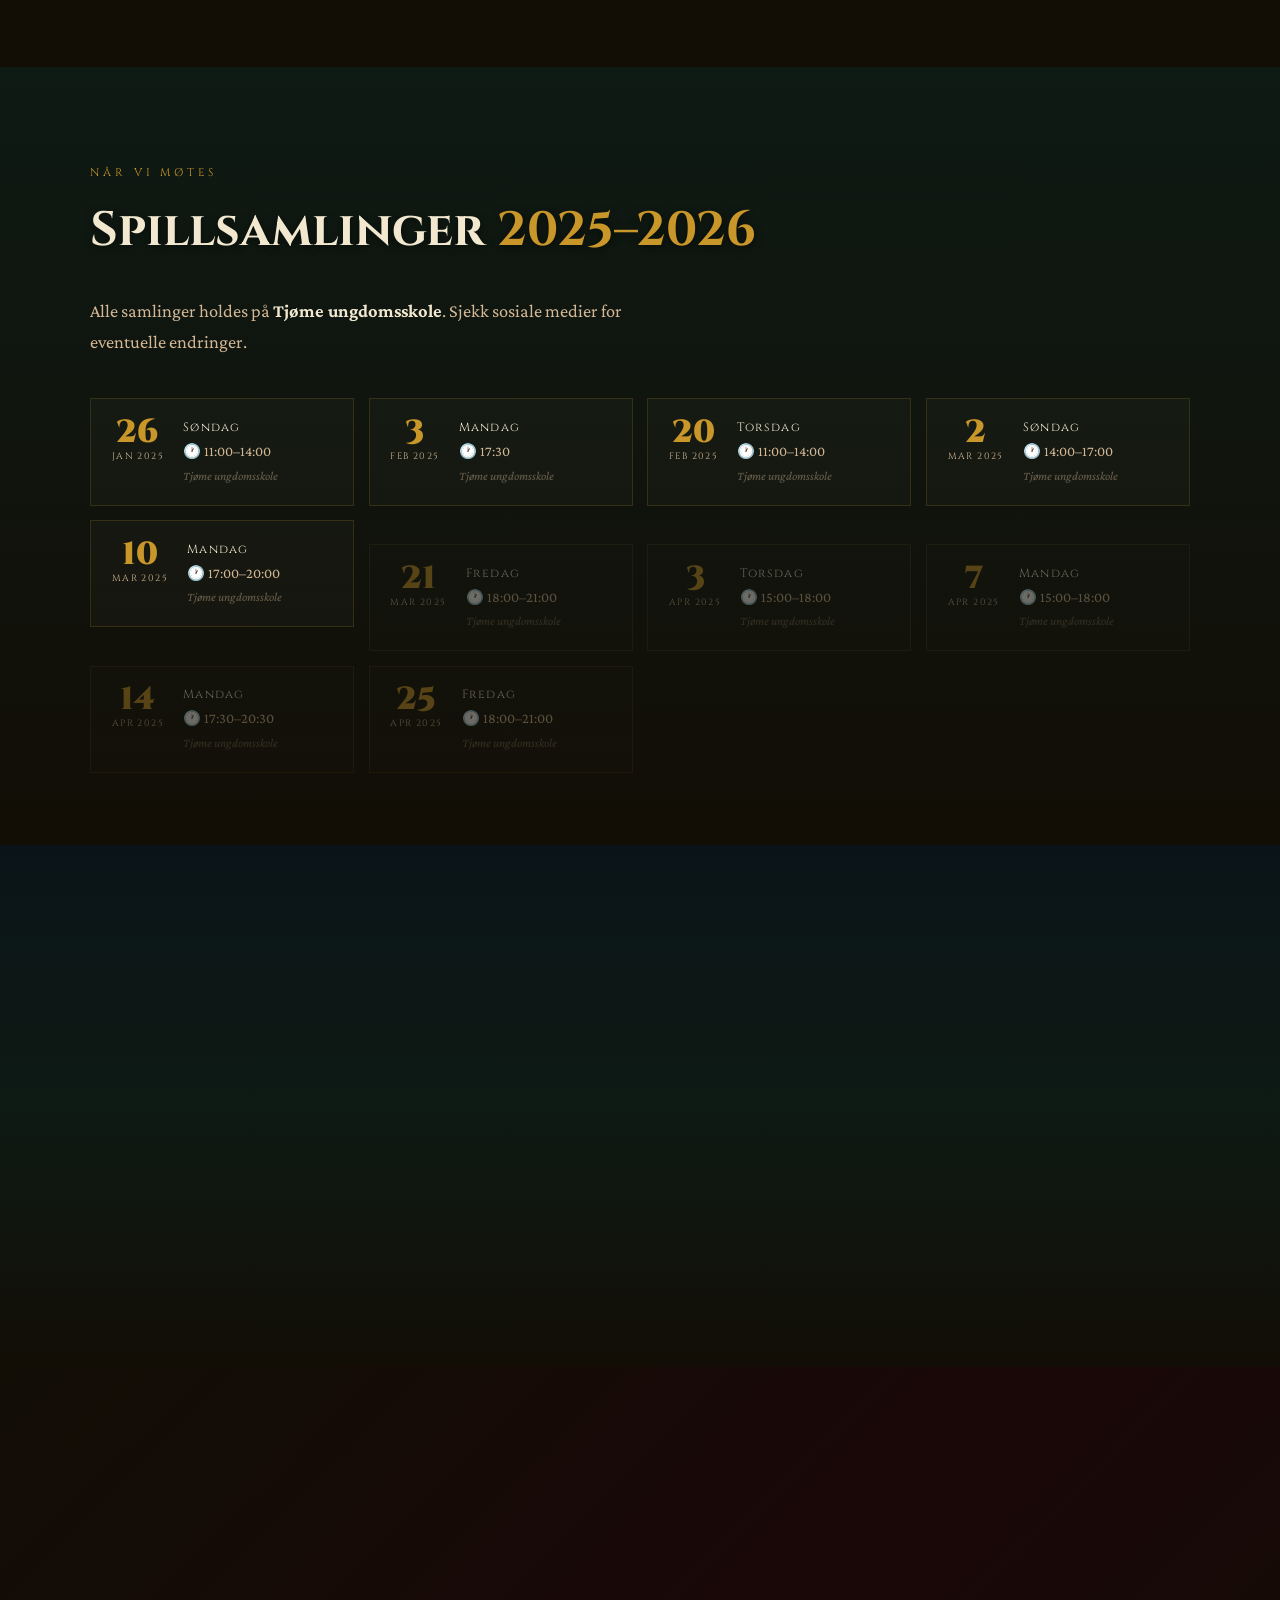
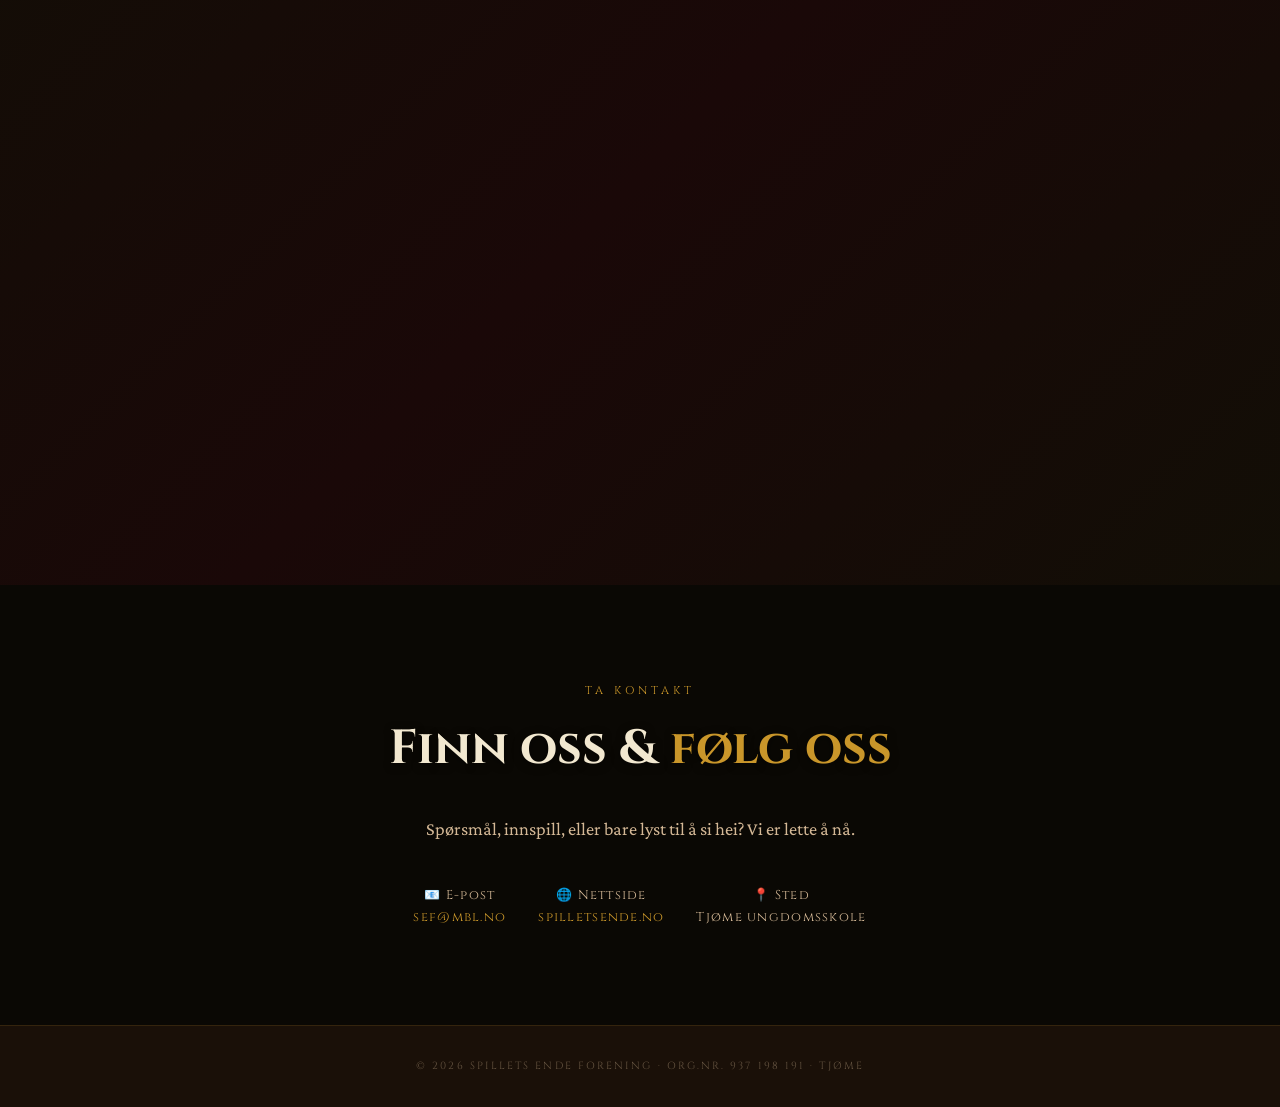
==== commit 533c9eef: "Add files via upload" ====
--- a/index.html
+++ b/index.html
@@ -276,34 +276,6 @@
     }
     .cal-time { font-size: 0.9rem; color: var(--aged); }
     .cal-location { font-size: 0.78rem; color: rgba(212,184,150,0.45); font-style: italic; margin-top: 0.15rem; }
-    .cal-note { font-size: 0.85rem; color: var(--gold-lt); font-style: italic; margin-top: 0.5rem; line-height: 1.4; }
-
-    .cal-item.placeholder {
-      border-style: dashed; border-color: rgba(201,150,42,0.3);
-      align-items: center; justify-content: center; text-align: center;
-      background: rgba(255,255,255,0.01);
-    }
-    .cal-item.placeholder .cal-weekday { font-size: 0.9rem; color: var(--gold-lt); }
-    .cal-item.placeholder .cal-time { opacity: 0.75; }
-
-    /* ── HISTORIKK ── */
-    .historikk-wrap { margin-top: 2.5rem; }
-    .historikk-toggle {
-      font-family: 'Cinzel', serif; font-size: 0.72rem; letter-spacing: 0.15em;
-      text-transform: uppercase; color: var(--gold); background: transparent;
-      border: 1px solid rgba(201,150,42,0.3); padding: 0.6rem 1.2rem; cursor: pointer;
-      transition: border-color 0.2s, color 0.2s;
-    }
-    .historikk-toggle:hover { border-color: var(--gold); color: var(--gold-lt); }
-    .historikk-list {
-      display: flex; flex-wrap: wrap; gap: 0.5rem; margin-top: 1.2rem;
-    }
-    .historikk-chip {
-      font-size: 0.78rem; color: rgba(212,184,150,0.55);
-      border: 1px solid rgba(201,150,42,0.12);
-      padding: 0.3rem 0.75rem; white-space: nowrap;
-      background: rgba(255,255,255,0.015);
-    }
 
     /* ── TJØME ── */
     #tjome { background: linear-gradient(to bottom, #0a1418, #0e1a14 50%, #120e06); }
@@ -388,11 +360,9 @@
   <nav>
     <a class="nav-logo" href="#">⚔ Spillets <span>Ende</span></a>
     <ul>
-      <li><a href="#om">Om oss</a></li>
-      <li><a href="#kalender">Kalender</a></li>
-      <li><a href="#tjome">Tjøme</a></li>
-      <li><a href="#medlemskap">Bli medlem</a></li>
-      <li><a href="#kontakt">Kontakt</a></li>
+      <li><a href="om-oss.html">Om oss</a></li>
+      <li><a href="aktiviteter.html">Aktiviteter</a></li>
+      <li><a href="kontakt.html">Kontakt</a></li>
     </ul>
   </nav>
 
@@ -444,8 +414,8 @@
       <h1 class="hero-title">Spillets<br><span class="accent">Ende</span></h1>
       <p class="hero-sub">Forening for brettspill & rollespill</p>
       <p class="hero-tagline">«Her, der havet slutter og eventyret begynner, samles vi for å rulle terninger, le oss i hjel og redde verden.»</p>
-      <a href="#medlemskap" class="btn-primary">Bli medlem</a>
-      <a href="#kalender" class="btn-secondary">Se datoer</a>
+      <a href="kontakt.html" class="btn-primary">Bli medlem</a>
+      <a href="aktiviteter.html" class="btn-secondary">Se datoer</a>
     </div>
     <div class="scroll-hint">Scroll</div>
   </section>
@@ -464,12 +434,12 @@
         <div class="card reveal">
           <div class="card-icon">🐉</div>
           <h3 class="card-title">Rollespill</h3>
-          <p>Fra Dungeons & Dragons til Die Laughing og andre fantasifulle eventyr. Alle har plass rundt bordet, enten du er en erfaren dungeon master eller en fersk eventyrspire.</p>
+          <p>Fra Dungeons & Dragons til hjemmelagde kampanjer. Alle har plass rundt bordet, enten du er en erfaren dungeon master eller en fersk eventyrspire.</p>
         </div>
         <div class="card reveal">
           <div class="card-icon">🃏</div>
           <h3 class="card-title">Brettspill</h3>
-          <p>Catan, Werewolf, Secret Hitler, Avalon, Sushi Go, Red 7, Faraway – vi spiller bredt. Foretrekker du å le deg i hjel eller avsløre forrædere? Vi har noe for deg.</p>
+          <p>Catan, Die Laughing, Werewolf, Secret Hitler, Avalon, Sushi Go, Red 7, Faraway – vi spiller bredt. Foretrekker du å le deg i hjel eller avsløre forrædere? Vi har noe for deg.</p>
         </div>
         <div class="card reveal">
           <div class="card-icon">🗺️</div>
@@ -487,17 +457,12 @@
     <div class="section-inner">
       <div class="reveal">
         <p class="section-label">Når vi møtes</p>
-        <h2 class="section-title">Spillsamlinger <span class="gold">2026</span></h2>
+        <h2 class="section-title">Spillsamlinger <span class="gold">2025–2026</span></h2>
         <p style="color:var(--aged); max-width:580px; margin-bottom:0.5rem;">
           Alle samlinger holdes på <strong style="color:var(--parchment)">Tjøme ungdomsskole</strong>. Sjekk sosiale medier for eventuelle endringer.
         </p>
       </div>
       <div class="cal-grid" id="calGrid"></div>
-
-      <div class="historikk-wrap reveal">
-        <p class="section-label" style="margin-bottom:0;">Gjennomførte arrangementer</p>
-        <div class="historikk-list" id="historikkList"></div>
-      </div>
     </div>
   </section>
 
@@ -526,16 +491,11 @@
         <div class="price-display"><span>kr</span> 50</div>
         <p class="price-label">per år</p>
         <ul class="perks">
-          <li>Stemmerett på årsmøtet og andre avgjørelser</li>
-          <li>Antall medlemmer avgjør hvor mye støtte vi får</li>
-          <li>Vi jobber for flere fordeler for medlemmer</li>
-         
-          
+          <li>Tilgang til alle spillkvelder og arrangementer</li>
+          <li>Bli med i D&D-kampanjer og rollespillgrupper</li>
+          <li>Stemmerett på årsmøtet</li>
         </ul>
-        <p style="font-size:0.9rem; color:var(--aged); margin-bottom:1.75rem;">
-          Kontonummer: <strong style="color:var(--parchment); letter-spacing:0.05em;">3126 48 65061</strong>
-        </p>
-        <a href="https://forms.office.com/e/suET2RQzBE" class="btn-primary">Meld deg inn nå</a>
+        <a href="#" class="btn-primary">Meld deg inn nå</a>
       </div>
     </div>
   </section>
@@ -560,41 +520,22 @@
   </section>
 
   <footer>
-    <p>© 2026 SPILLETS ENDE FORENING · TJØME · ALLE TERNINGER FORBEHOLDT</p>
+    <p>© 2026 SPILLETS ENDE FORENING · ORG.NR. 937 198 191 · TJØME</p>
   </footer>
 
   <script data-cfasync="false" src="/cdn-cgi/scripts/5c5dd728/cloudflare-static/email-decode.min.js"></script><script>
     // ── KALENDER ──
     const sessions = [
-      { date: new Date(2026, 7, 2),  weekday: 'Søndag',  time: '12:00–15:00' },
-      { date: new Date(2026, 7, 7),  weekday: 'Fredag', time: '12:00–15:00' },
-      { date: new Date(2026, 7, 16), weekday: 'Søndag',  time: '13:00–16:00',
-        note: 'NB! Endret tidspunkt!' },
-      { date: new Date(2026, 8, 5),  weekday: 'Lørdag',  time: '12:00–22:00',
-        location: 'Felles avreise til Oslo',
-        note: 'Heldagstur til Oslo for å delta på Helgespilling med Ares Spillforening. Felles reise tur/retur Oslo.' },
-      { date: new Date(2026, 8, 6),  weekday: 'Søndag',  time: '12:00–15:00',
-        note: 'Medlemsmøte med spilling etterpå.' },
-    ];
-
-    // Tidligere samlinger – vises samlet og kompakt som historikk
-    const pastSessions = [
-      { date: new Date(2026, 0, 25), time: '11:00–14:00' },
-      { date: new Date(2026, 1,  2), time: '17:30–20:30' },
-      { date: new Date(2026, 1, 19), time: '11:00–14:00' },
-      { date: new Date(2026, 2,  1), time: '14:00–17:00' },
-      { date: new Date(2026, 2,  9), time: '17:00–20:00' },
-      { date: new Date(2026, 2, 20), time: '18:00–21:00' },
-      { date: new Date(2026, 3,  2), time: '15:00–18:00' },
-      { date: new Date(2026, 3,  6), time: '15:00–18:00' },
-      { date: new Date(2026, 3, 13), time: '17:30–20:30' },
-      { date: new Date(2026, 3, 24), time: '18:00–21:00' },
-      { date: new Date(2026, 4, 11), time: '17:30–20:30' },
-      { date: new Date(2026, 4, 14), time: '11:00–14:00' },
-      { date: new Date(2026, 4, 25), time: '11:00–14:00' },
-      { date: new Date(2026, 4, 31), time: '11:00–14:00' },
-      { date: new Date(2026, 5,  5), time: '18:00–21:00' },
-      { date: new Date(2026, 5, 14), time: '11:00–14:00' },
+      { date: new Date(2025, 0, 26), weekday: 'Søndag',  time: '11:00–14:00' },
+      { date: new Date(2025, 1,  3), weekday: 'Mandag',  time: '17:30' },
+      { date: new Date(2025, 1, 20), weekday: 'Torsdag', time: '11:00–14:00' },
+      { date: new Date(2025, 2,  2), weekday: 'Søndag',  time: '14:00–17:00' },
+      { date: new Date(2025, 2, 10), weekday: 'Mandag',  time: '17:00–20:00' },
+      { date: new Date(2025, 2, 21), weekday: 'Fredag',  time: '18:00–21:00' },
+      { date: new Date(2025, 3,  3), weekday: 'Torsdag', time: '15:00–18:00' },
+      { date: new Date(2025, 3,  7), weekday: 'Mandag',  time: '15:00–18:00' },
+      { date: new Date(2025, 3, 14), weekday: 'Mandag',  time: '17:30–20:30' },
+      { date: new Date(2025, 3, 25), weekday: 'Fredag',  time: '18:00–21:00' },
     ];
 
     const months = ['jan','feb','mar','apr','mai','jun','jul','aug','sep','okt','nov','des'];
@@ -616,29 +557,9 @@
         <div class="cal-info">
           <div class="cal-weekday">${s.weekday}</div>
           <div class="cal-time">🕐 ${s.time}</div>
-          <div class="cal-location">${s.location || 'Tjøme ungdomsskole'}</div>
-          ${s.note ? `<div class="cal-note">${s.note}</div>` : ''}
+          <div class="cal-location">Tjøme ungdomsskole</div>
         </div>`;
       grid.appendChild(el);
-    });
-
-    // "Flere datoer kommer" – placeholder-boks i samme stil som kortene over
-    const moreBox = document.createElement('div');
-    moreBox.className = 'cal-item placeholder reveal';
-    moreBox.innerHTML = `
-      <div class="cal-info">
-        <div class="cal-weekday">🎲 Flere datoer kommer</div>
-        <div class="cal-time">Følg med her og på sosiale medier for oppdateringer</div>
-      </div>`;
-    grid.appendChild(moreBox);
-
-    // Historikk – kompakt liste over tidligere samlinger
-    const historikkList = document.getElementById('historikkList');
-    pastSessions.forEach(s => {
-      const chip = document.createElement('span');
-      chip.className = 'historikk-chip';
-      chip.textContent = `${s.date.getDate()}. ${months[s.date.getMonth()]} ${s.date.getFullYear()} · ${s.time}`;
-      historikkList.appendChild(chip);
     });
 
     // ── SCROLL REVEAL ──
@@ -662,4 +583,4 @@
     });
   </script>
 </body>
-</html>
+</html>
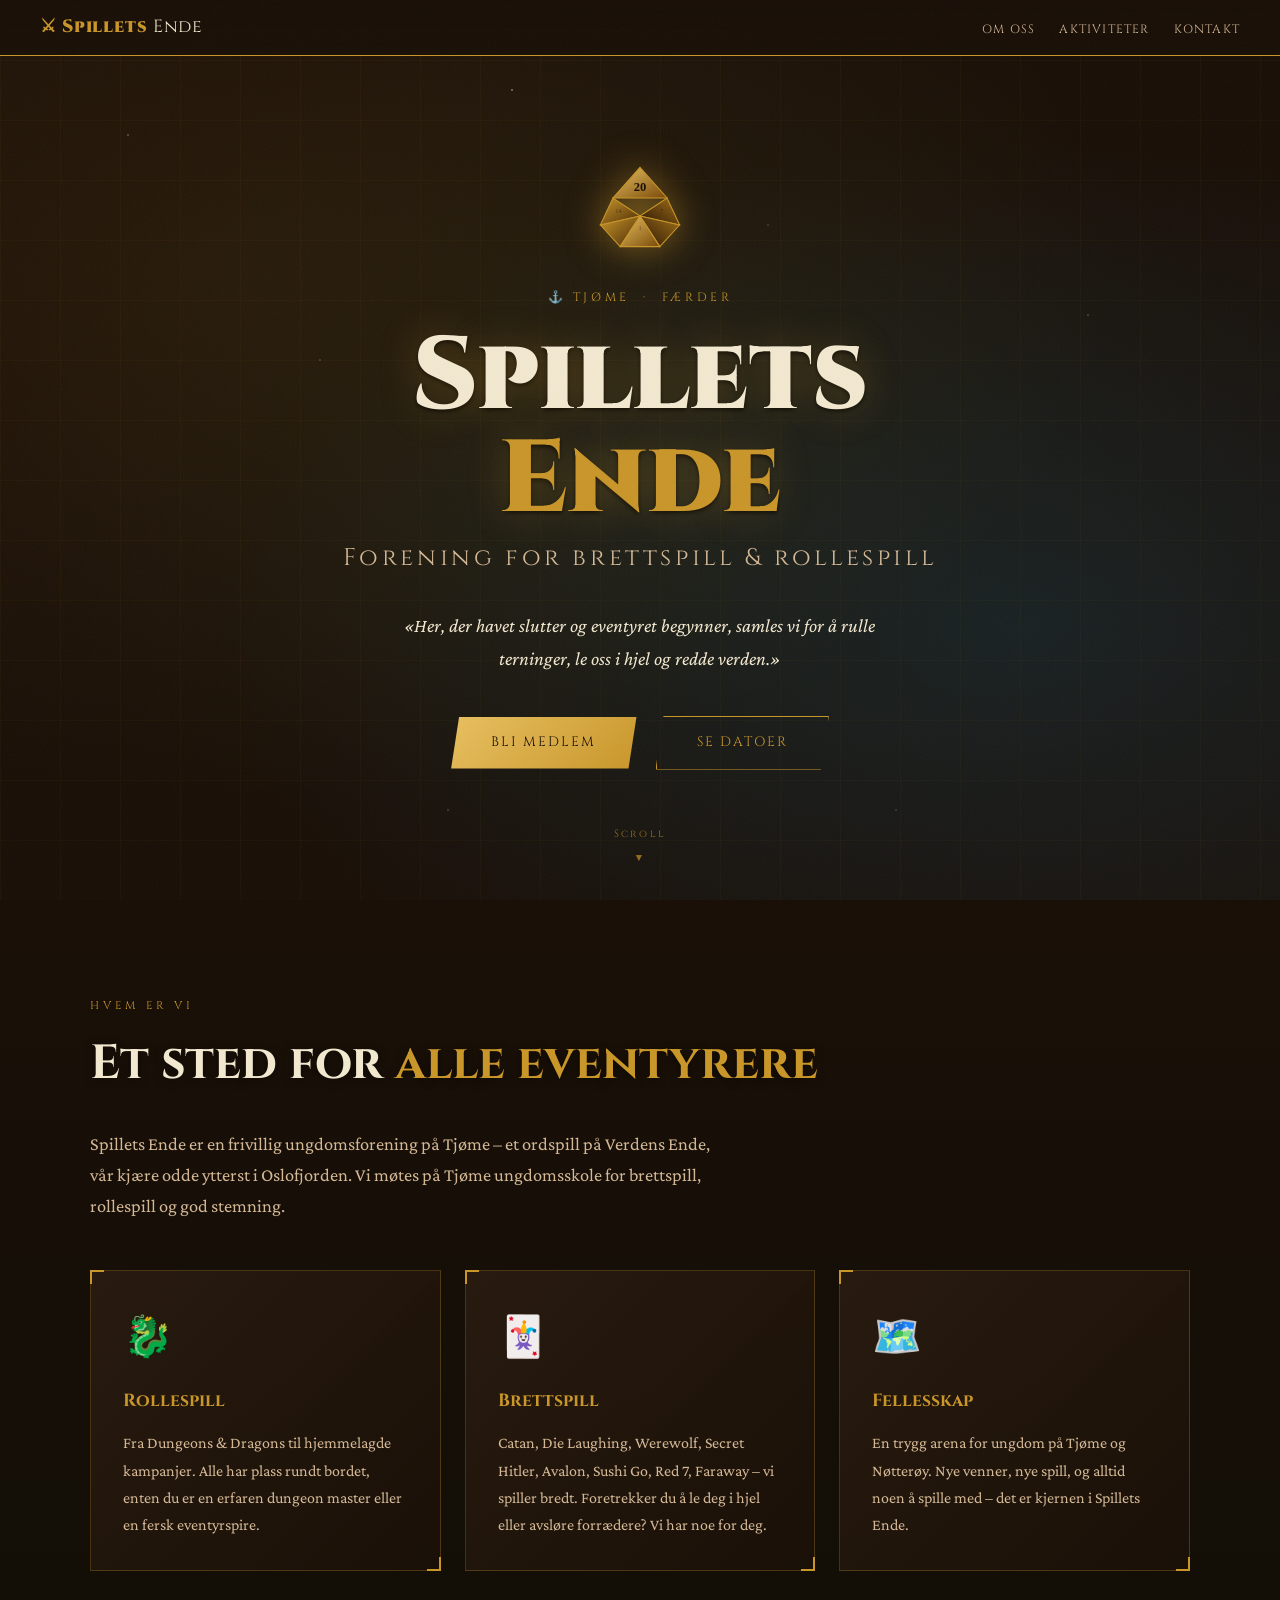
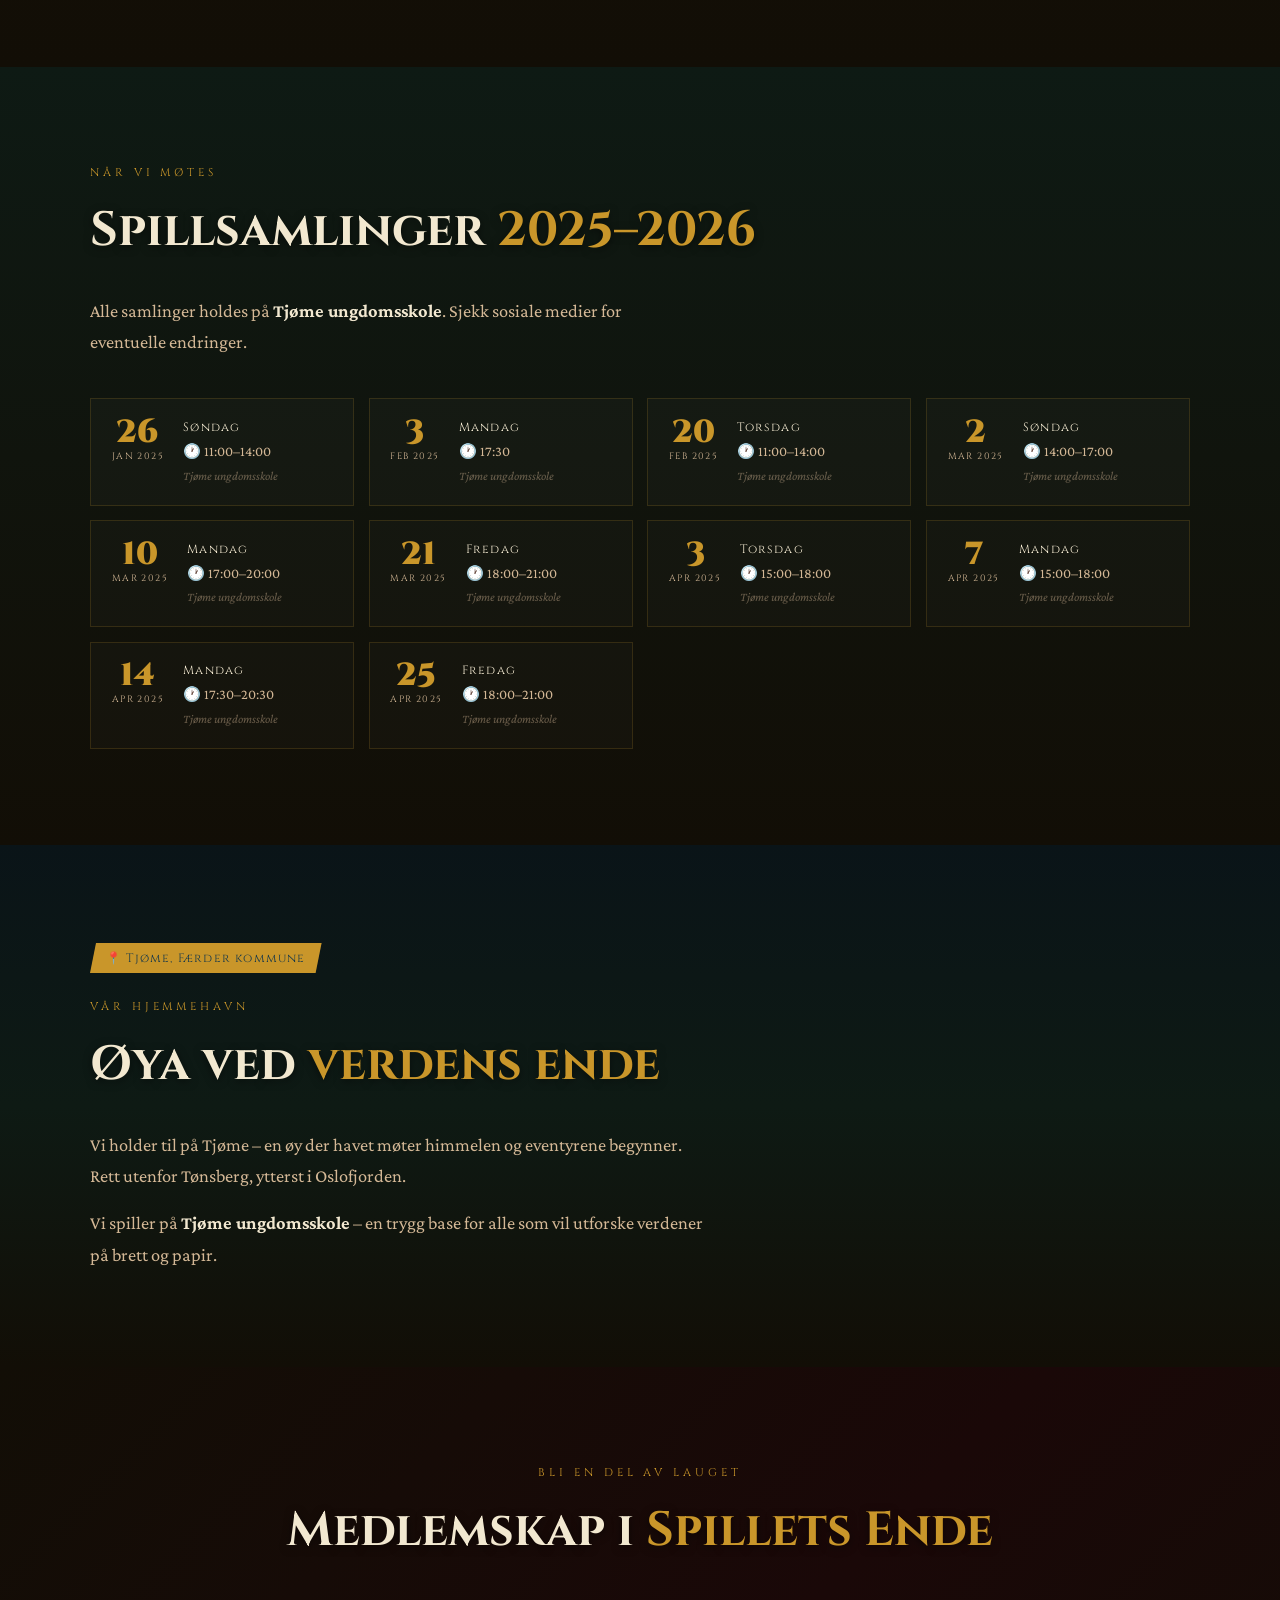
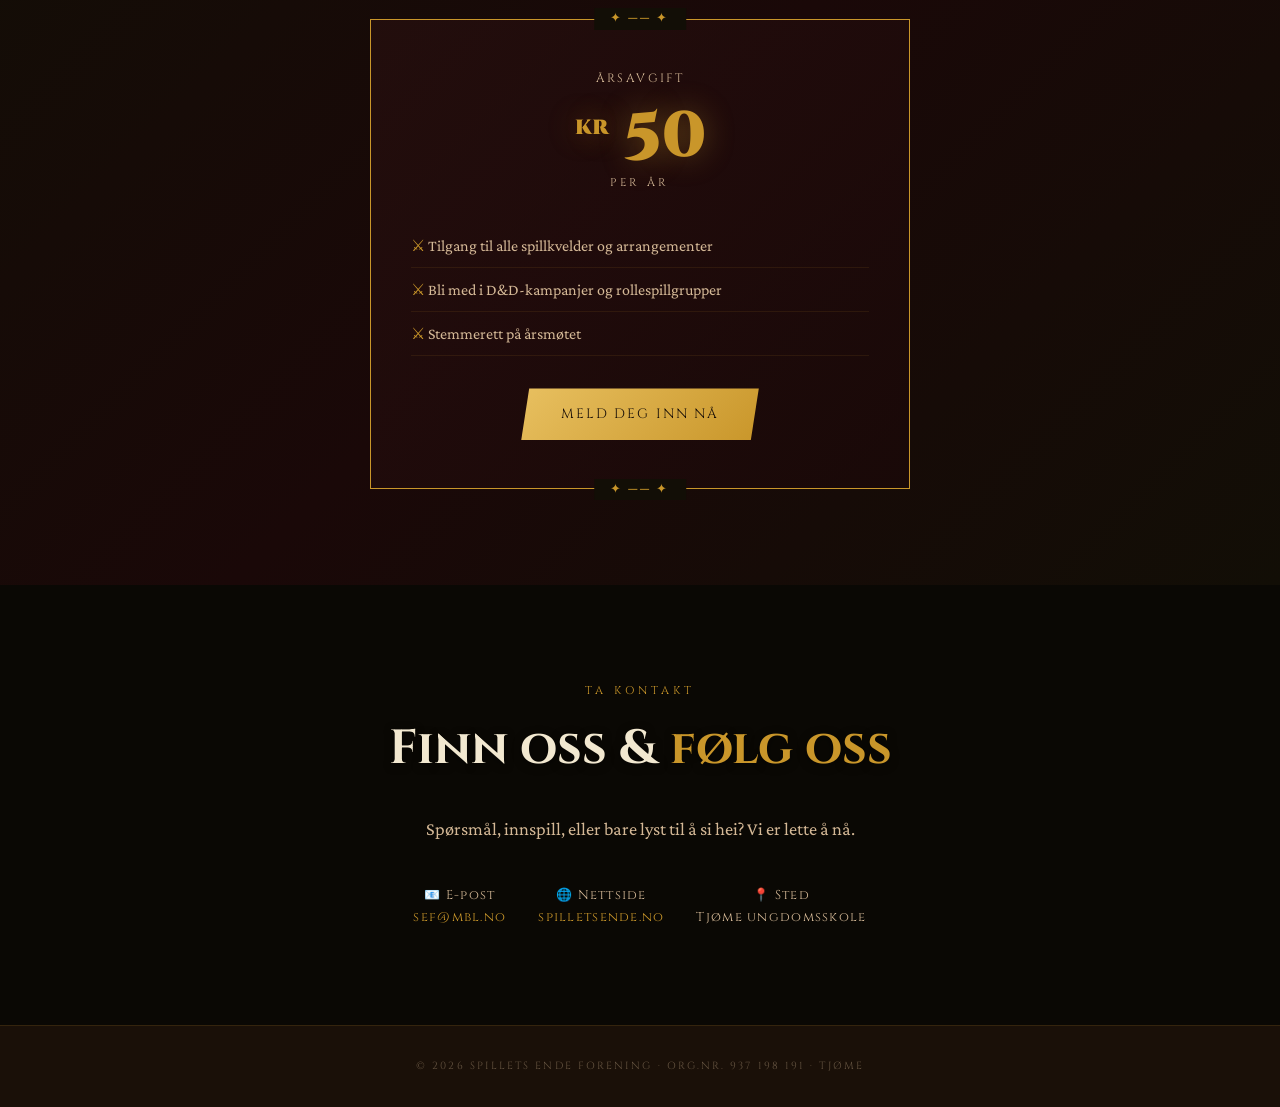
==== commit e6004ffd: "Add files via upload" ====
--- a/index.html
+++ b/index.html
@@ -525,42 +525,36 @@
 
   <script data-cfasync="false" src="/cdn-cgi/scripts/5c5dd728/cloudflare-static/email-decode.min.js"></script><script>
     // ── KALENDER ──
-    const sessions = [
-      { date: new Date(2025, 0, 26), weekday: 'Søndag',  time: '11:00–14:00' },
-      { date: new Date(2025, 1,  3), weekday: 'Mandag',  time: '17:30' },
-      { date: new Date(2025, 1, 20), weekday: 'Torsdag', time: '11:00–14:00' },
-      { date: new Date(2025, 2,  2), weekday: 'Søndag',  time: '14:00–17:00' },
-      { date: new Date(2025, 2, 10), weekday: 'Mandag',  time: '17:00–20:00' },
-      { date: new Date(2025, 2, 21), weekday: 'Fredag',  time: '18:00–21:00' },
-      { date: new Date(2025, 3,  3), weekday: 'Torsdag', time: '15:00–18:00' },
-      { date: new Date(2025, 3,  7), weekday: 'Mandag',  time: '15:00–18:00' },
-      { date: new Date(2025, 3, 14), weekday: 'Mandag',  time: '17:30–20:30' },
-      { date: new Date(2025, 3, 25), weekday: 'Fredag',  time: '18:00–21:00' },
-    ];
-
     const months = ['jan','feb','mar','apr','mai','jun','jul','aug','sep','okt','nov','des'];
 
-    const now = new Date(); now.setHours(0,0,0,0);
-    const nextIdx = sessions.findIndex(s => s.date >= now);
-
-    const grid = document.getElementById('calGrid');
-    sessions.forEach((s, i) => {
-      const isPast = s.date < now;
-      const isNext = i === nextIdx;
-      const el = document.createElement('div');
-      el.className = 'cal-item reveal' + (isPast ? ' past' : '') + (isNext ? ' next' : '');
-      el.innerHTML = `
-        <div class="cal-date-box">
-          <div class="cal-day">${s.date.getDate()}</div>
-          <div class="cal-month">${months[s.date.getMonth()]} ${s.date.getFullYear()}</div>
-        </div>
-        <div class="cal-info">
-          <div class="cal-weekday">${s.weekday}</div>
-          <div class="cal-time">🕐 ${s.time}</div>
-          <div class="cal-location">Tjøme ungdomsskole</div>
-        </div>`;
-      grid.appendChild(el);
-    });
+    async function loadCalendar(gridId) {
+      const grid = document.getElementById(gridId);
+      if (!grid) return;
+      const sessions = await fetch('sessions.json').then(r => r.json());
+      const now = new Date(); now.setHours(0,0,0,0);
+      const nextIdx = sessions.findIndex(s => new Date(s.date) >= now);
+      sessions.forEach((s, i) => {
+        const d = new Date(s.date);
+        const isPast = d < now;
+        const isNext = i === nextIdx;
+        const el = document.createElement('div');
+        el.className = 'cal-item reveal' + (isPast ? ' past' : '') + (isNext ? ' next' : '');
+        el.innerHTML = `
+          <div class="cal-date-box">
+            <div class="cal-day">${d.getDate()}</div>
+            <div class="cal-month">${months[d.getMonth()]} ${d.getFullYear()}</div>
+          </div>
+          <div class="cal-info">
+            <div class="cal-weekday">${s.weekday}</div>
+            <div class="cal-time">🕐 ${s.time}</div>
+            <div class="cal-location">Tjøme ungdomsskole</div>
+          </div>`;
+        grid.appendChild(el);
+        observer.observe(el);
+      });
+    }
+
+    loadCalendar('calGrid');
 
     // ── SCROLL REVEAL ──
     const observer = new IntersectionObserver(entries => {
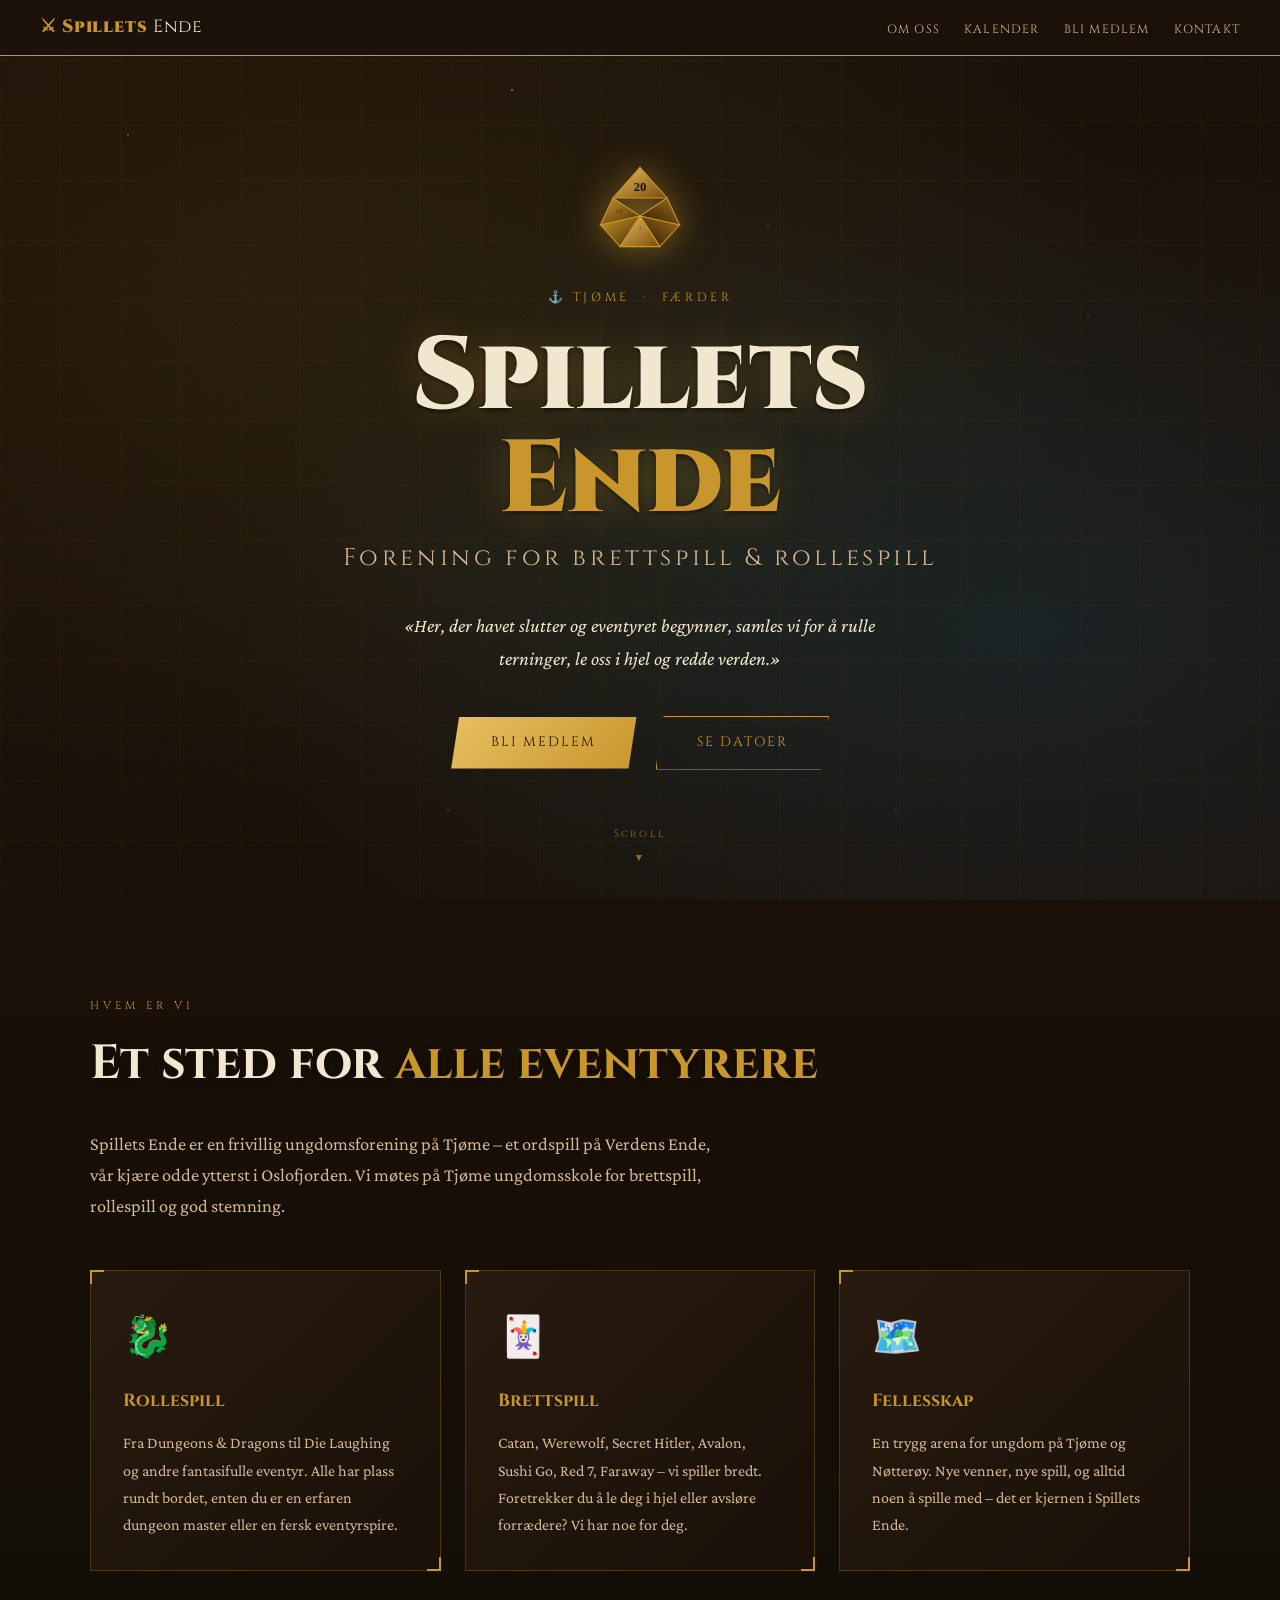
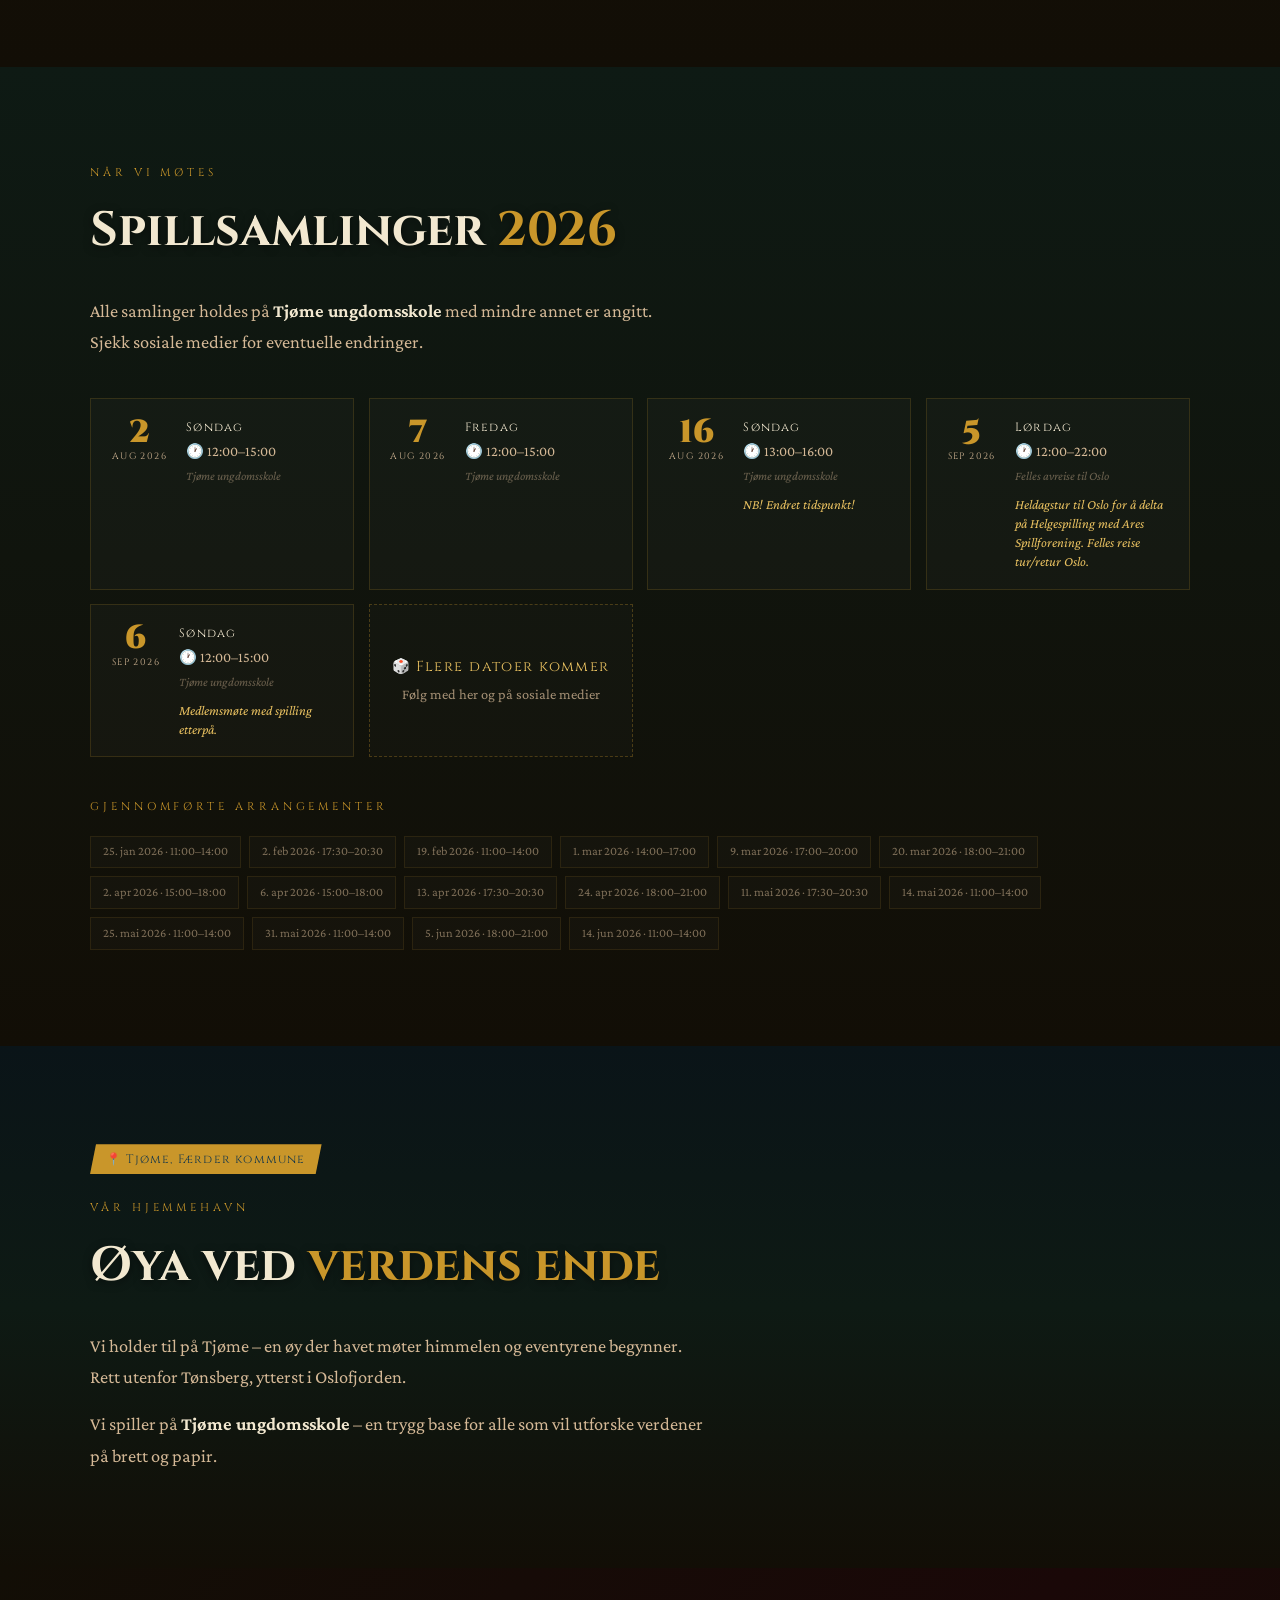
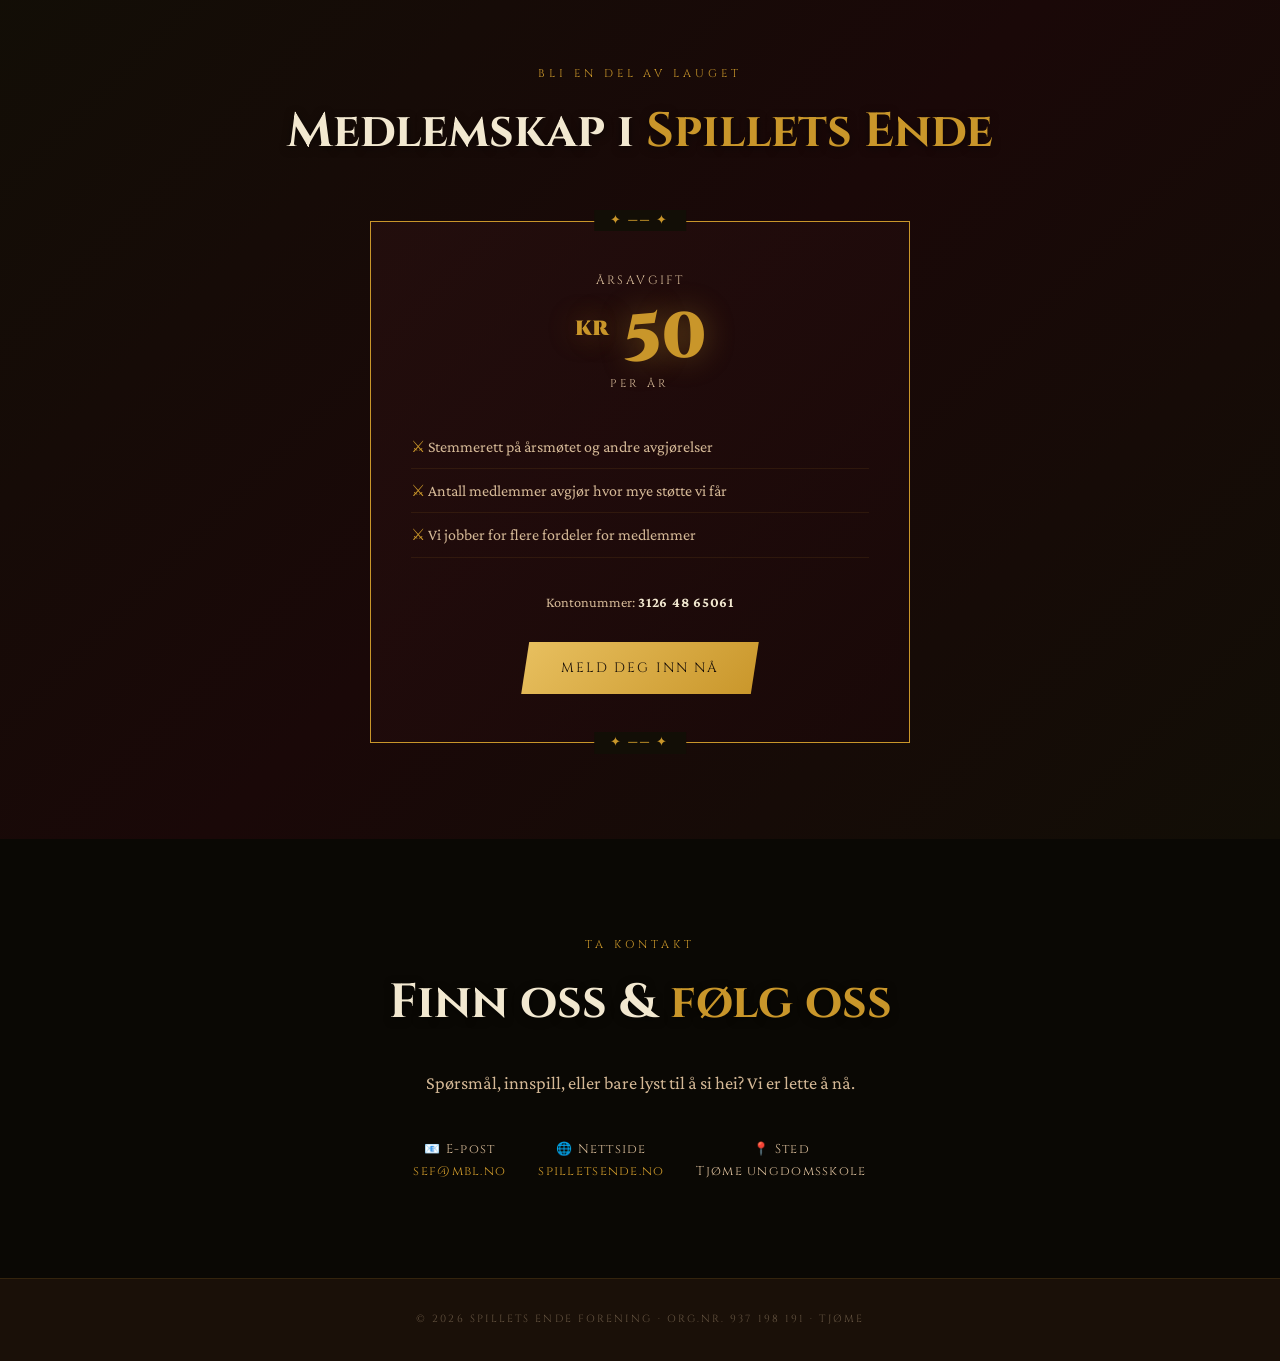
==== commit 707684da: "Add files via upload" ====
--- a/index.html
+++ b/index.html
@@ -37,7 +37,7 @@
       pointer-events: none; z-index: 1000; opacity: 0.6;
     }
 
-    /* ── NAV ── */
+    /* NAV */
     nav {
       position: fixed; top: 0; left: 0; right: 0; z-index: 900;
       display: flex; align-items: center; justify-content: space-between;
@@ -59,7 +59,7 @@
     }
     nav ul a:hover { color: var(--gold-lt); }
 
-    /* ── HERO ── */
+    /* HERO */
     #hero {
       min-height: 100vh;
       display: flex; flex-direction: column;
@@ -94,7 +94,6 @@
       background-size: 60px 60px;
     }
     .hero-content { position: relative; z-index: 2; max-width: 780px; }
-
     .hero-eyebrow {
       font-family: 'Cinzel', serif; font-size: 0.75rem;
       letter-spacing: 0.3em; color: var(--gold); text-transform: uppercase;
@@ -119,7 +118,7 @@
       margin-bottom: 2.5rem; max-width: 520px; margin-left: auto; margin-right: auto;
     }
 
-    /* ── D20 SVG ── */
+    /* D20 */
     .d20-wrap {
       display: block; margin: 0 auto 1.5rem;
       opacity: 0; animation: fadeUp 0.9s 0.1s forwards;
@@ -163,17 +162,7 @@
     .scroll-hint::after { content: '▼'; animation: bounce 1.5s ease-in-out infinite; }
     @keyframes bounce { 0%,100%{transform:translateY(0)} 50%{transform:translateY(6px)} }
 
-    /* ── SHARED ── */
-    .rune-divider {
-      display: flex; align-items: center; gap: 1rem;
-      margin: 0 auto 3rem; max-width: 500px;
-      color: var(--gold); font-size: 1.2rem;
-    }
-    .rune-divider::before, .rune-divider::after {
-      content: ''; flex: 1; height: 1px;
-      background: linear-gradient(to right, transparent, var(--gold), transparent);
-    }
-
+    /* SHARED */
     section { padding: 6rem 2rem; position: relative; }
     .section-inner { max-width: 1100px; margin: 0 auto; }
     .section-label {
@@ -188,7 +177,7 @@
     }
     .section-title .gold { color: var(--gold); }
 
-    /* ── OM OSS ── */
+    /* OM OSS */
     #om {
       background: linear-gradient(to bottom, var(--ink), #120e06),
         url("data:image/svg+xml,%3Csvg xmlns='http://www.w3.org/2000/svg' width='60' height='60'%3E%3Cpath d='M30 5 L55 20 L55 40 L30 55 L5 40 L5 20 Z' fill='none' stroke='rgba(201,150,42,0.04)' stroke-width='1'/%3E%3C/svg%3E") center/60px 60px;
@@ -213,30 +202,8 @@
     .card-title { font-family: 'Cinzel', serif; font-size: 1.1rem; color: var(--gold); margin-bottom: 0.75rem; }
     .card p { color: var(--aged); font-size: 1rem; }
 
-    /* ── AKTIVITETER ── */
-    #aktiviteter { background: linear-gradient(135deg, #120e06, #0e1a14, #120e06); }
-    .spill-grid {
-      display: grid; grid-template-columns: repeat(auto-fit, minmax(220px, 1fr));
-      gap: 1rem; margin-top: 2.5rem;
-    }
-    .spill-card {
-      border: 1px solid rgba(201,150,42,0.2);
-      padding: 1.5rem; background: rgba(255,255,255,0.02);
-      position: relative; overflow: hidden; transition: all 0.3s;
-    }
-    .spill-card:hover { background: rgba(201,150,42,0.05); border-color: var(--gold-lt); }
-    .spill-card .tag {
-      font-family: 'Cinzel', serif; font-size: 0.6rem;
-      letter-spacing: 0.2em; text-transform: uppercase;
-      color: var(--crimson); margin-bottom: 0.5rem;
-    }
-    .spill-card h3 { font-family: 'Cinzel', serif; font-size: 1rem; color: var(--gold-lt); margin-bottom: 0.4rem; }
-    .spill-card p { font-size: 0.9rem; color: var(--aged); }
-    .spill-card .corner-die { position: absolute; top: 0.5rem; right: 0.75rem; font-size: 1.8rem; opacity: 0.15; }
-
-    /* ── KALENDER ── */
+    /* KALENDER */
     #kalender { background: linear-gradient(to bottom, #0e1a14, #120e06); }
-
     .cal-grid {
       display: grid;
       grid-template-columns: repeat(auto-fill, minmax(250px, 1fr));
@@ -259,34 +226,34 @@
       letter-spacing: 0.2em; color: var(--ink);
       background: var(--gold); padding: 0.1rem 0.5rem;
     }
+    .cal-item.placeholder {
+      border-style: dashed; border-color: rgba(201,150,42,0.3);
+      align-items: center; justify-content: center; text-align: center;
+      background: rgba(255,255,255,0.01);
+    }
+    .cal-item.placeholder .cal-weekday { font-size: 0.9rem; color: var(--gold-lt); }
+    .cal-item.placeholder .cal-time { opacity: 0.75; }
     .cal-date-box { flex-shrink: 0; text-align: center; min-width: 46px; }
-    .cal-day {
-      font-family: 'Cinzel', serif; font-size: 2rem; font-weight: 900;
-      color: var(--gold); line-height: 1;
-    }
-    .cal-month {
-      font-family: 'Cinzel', serif; font-size: 0.58rem;
-      letter-spacing: 0.15em; text-transform: uppercase; color: var(--aged);
-    }
+    .cal-day { font-family: 'Cinzel', serif; font-size: 2rem; font-weight: 900; color: var(--gold); line-height: 1; }
+    .cal-month { font-family: 'Cinzel', serif; font-size: 0.58rem; letter-spacing: 0.15em; text-transform: uppercase; color: var(--aged); }
     .cal-info { flex: 1; }
-    .cal-weekday {
-      font-family: 'Cinzel', serif; font-size: 0.75rem;
-      letter-spacing: 0.1em; color: var(--parchment);
-      text-transform: capitalize; margin-bottom: 0.1rem;
-    }
+    .cal-weekday { font-family: 'Cinzel', serif; font-size: 0.75rem; letter-spacing: 0.1em; color: var(--parchment); margin-bottom: 0.1rem; }
     .cal-time { font-size: 0.9rem; color: var(--aged); }
     .cal-location { font-size: 0.78rem; color: rgba(212,184,150,0.45); font-style: italic; margin-top: 0.15rem; }
-
-    /* ── TJØME ── */
+    .cal-note { font-size: 0.85rem; color: var(--gold-lt); font-style: italic; margin-top: 0.5rem; line-height: 1.4; }
+
+    /* HISTORIKK */
+    .historikk-wrap { margin-top: 2.5rem; }
+    .historikk-list { display: flex; flex-wrap: wrap; gap: 0.5rem; margin-top: 1.2rem; }
+    .historikk-chip {
+      font-size: 0.78rem; color: rgba(212,184,150,0.55);
+      border: 1px solid rgba(201,150,42,0.12);
+      padding: 0.3rem 0.75rem; white-space: nowrap;
+      background: rgba(255,255,255,0.015);
+    }
+
+    /* TJØME */
     #tjome { background: linear-gradient(to bottom, #0a1418, #0e1a14 50%, #120e06); }
-    .map-wrapper {
-      display: grid; grid-template-columns: 1fr 1fr;
-      gap: 4rem; align-items: center; margin-top: 3rem;
-    }
-    @media (max-width: 700px) { .map-wrapper { grid-template-columns: 1fr; } }
-    .tjome-illustration { width: 100%; max-width: 440px; }
-    .map-text h2 { margin-bottom: 1rem; }
-    .map-text p { color: var(--aged); margin-bottom: 1rem; }
     .location-pill {
       display: inline-flex; align-items: center; gap: 0.5rem;
       font-family: 'Cinzel', serif; font-size: 0.75rem; letter-spacing: 0.1em;
@@ -296,7 +263,7 @@
       margin-bottom: 1.5rem;
     }
 
-    /* ── MEMBERSHIP ── */
+    /* MEMBERSHIP */
     #medlemskap { background: linear-gradient(135deg, #120e06, #1a0808, #120e06); text-align: center; }
     .membership-box {
       max-width: 540px; margin: 3rem auto 0;
@@ -328,7 +295,7 @@
     }
     .perks li::before { content: '⚔ '; color: var(--gold); }
 
-    /* ── KONTAKT ── */
+    /* KONTAKT */
     #kontakt { background: #0a0804; text-align: center; }
     .kontakt-grid { display: flex; flex-wrap: wrap; justify-content: center; gap: 2rem; margin-top: 2.5rem; }
     .kontakt-item { font-family: 'Cinzel', serif; font-size: 0.8rem; letter-spacing: 0.1em; color: var(--aged); }
@@ -346,9 +313,7 @@
     @keyframes fadeIn { from { opacity: 0; } to { opacity: 0.7; } }
     .reveal { opacity: 0; transform: translateY(24px); transition: opacity 0.6s ease, transform 0.6s ease; }
     .reveal.visible { opacity: 1; transform: translateY(0); }
-    /* Fallback: show everything if JS is slow or fails */
     @media (prefers-reduced-motion: reduce) { .reveal { opacity: 1; transform: none; } }
-
     @media (max-width: 600px) {
       nav ul { display: none; }
       .btn-secondary { margin-left: 0; margin-top: 0.75rem; display: block; text-align: center; }
@@ -358,11 +323,12 @@
 <body>
 
   <nav>
-    <a class="nav-logo" href="#">⚔ Spillets <span>Ende</span></a>
+    <a class="nav-logo" href="index.html">⚔ Spillets <span>Ende</span></a>
     <ul>
       <li><a href="om-oss.html">Om oss</a></li>
-      <li><a href="aktiviteter.html">Aktiviteter</a></li>
-      <li><a href="kontakt.html">Kontakt</a></li>
+      <li><a href="#kalender">Kalender</a></li>
+      <li><a href="#medlemskap">Bli medlem</a></li>
+      <li><a href="#kontakt">Kontakt</a></li>
     </ul>
   </nav>
 
@@ -370,8 +336,6 @@
   <section id="hero">
     <div class="stars"></div>
     <div class="hero-content">
-
-      <!-- Custom D20 SVG -->
       <span class="d20-wrap">
         <svg class="d20-svg" viewBox="0 0 100 100" xmlns="http://www.w3.org/2000/svg">
           <defs>
@@ -388,22 +352,14 @@
               <stop offset="100%" stop-color="#2a1403"/>
             </linearGradient>
           </defs>
-          <!-- Top face -->
           <polygon points="50,6 80,40 20,40" fill="url(#g1)" stroke="#c9962a" stroke-width="1.2"/>
-          <!-- Left face -->
           <polygon points="20,40 6,70 50,60" fill="url(#g2)" stroke="#c9962a" stroke-width="1.2"/>
-          <!-- Right face -->
           <polygon points="80,40 94,70 50,60" fill="url(#g3)" stroke="#c9962a" stroke-width="1.2"/>
-          <!-- Bottom-left face -->
           <polygon points="6,70 28,94 50,60" fill="url(#g2)" stroke="#c9962a" stroke-width="1.2"/>
-          <!-- Bottom-right face -->
           <polygon points="94,70 72,94 50,60" fill="url(#g3)" stroke="#c9962a" stroke-width="1.2"/>
-          <!-- Bottom-center face -->
           <polygon points="28,94 72,94 50,60" fill="url(#g1)" stroke="#c9962a" stroke-width="1.2"/>
-          <!-- "20" on top face -->
           <text x="50" y="29" text-anchor="middle" dominant-baseline="middle"
             fill="#1a0e04" font-family="Georgia,serif" font-weight="bold" font-size="14">20</text>
-          <!-- subtle smaller numbers -->
           <text x="26" y="57" text-anchor="middle" fill="rgba(26,14,4,0.5)" font-family="serif" font-size="7">14</text>
           <text x="74" y="57" text-anchor="middle" fill="rgba(26,14,4,0.5)" font-family="serif" font-size="7">7</text>
           <text x="50" y="76" text-anchor="middle" fill="rgba(26,14,4,0.5)" font-family="serif" font-size="7">1</text>
@@ -415,7 +371,7 @@
       <p class="hero-sub">Forening for brettspill & rollespill</p>
       <p class="hero-tagline">«Her, der havet slutter og eventyret begynner, samles vi for å rulle terninger, le oss i hjel og redde verden.»</p>
       <a href="kontakt.html" class="btn-primary">Bli medlem</a>
-      <a href="aktiviteter.html" class="btn-secondary">Se datoer</a>
+      <a href="#kalender" class="btn-secondary">Se datoer</a>
     </div>
     <div class="scroll-hint">Scroll</div>
   </section>
@@ -434,12 +390,12 @@
         <div class="card reveal">
           <div class="card-icon">🐉</div>
           <h3 class="card-title">Rollespill</h3>
-          <p>Fra Dungeons & Dragons til hjemmelagde kampanjer. Alle har plass rundt bordet, enten du er en erfaren dungeon master eller en fersk eventyrspire.</p>
+          <p>Fra Dungeons & Dragons til Die Laughing og andre fantasifulle eventyr. Alle har plass rundt bordet, enten du er en erfaren dungeon master eller en fersk eventyrspire.</p>
         </div>
         <div class="card reveal">
           <div class="card-icon">🃏</div>
           <h3 class="card-title">Brettspill</h3>
-          <p>Catan, Die Laughing, Werewolf, Secret Hitler, Avalon, Sushi Go, Red 7, Faraway – vi spiller bredt. Foretrekker du å le deg i hjel eller avsløre forrædere? Vi har noe for deg.</p>
+          <p>Catan, Werewolf, Secret Hitler, Avalon, Sushi Go, Red 7, Faraway – vi spiller bredt. Foretrekker du å le deg i hjel eller avsløre forrædere? Vi har noe for deg.</p>
         </div>
         <div class="card reveal">
           <div class="card-icon">🗺️</div>
@@ -450,19 +406,22 @@
     </div>
   </section>
 
-
-
   <!-- KALENDER -->
   <section id="kalender">
     <div class="section-inner">
       <div class="reveal">
         <p class="section-label">Når vi møtes</p>
-        <h2 class="section-title">Spillsamlinger <span class="gold">2025–2026</span></h2>
+        <h2 class="section-title">Spillsamlinger <span class="gold">2026</span></h2>
         <p style="color:var(--aged); max-width:580px; margin-bottom:0.5rem;">
-          Alle samlinger holdes på <strong style="color:var(--parchment)">Tjøme ungdomsskole</strong>. Sjekk sosiale medier for eventuelle endringer.
+          Alle samlinger holdes på <strong style="color:var(--parchment)">Tjøme ungdomsskole</strong> med mindre annet er angitt. Sjekk sosiale medier for eventuelle endringer.
         </p>
       </div>
       <div class="cal-grid" id="calGrid"></div>
+
+      <div class="historikk-wrap reveal">
+        <p class="section-label" style="margin-bottom:0.75rem;">Gjennomførte arrangementer</p>
+        <div class="historikk-list" id="historikkList"></div>
+      </div>
     </div>
   </section>
 
@@ -491,11 +450,14 @@
         <div class="price-display"><span>kr</span> 50</div>
         <p class="price-label">per år</p>
         <ul class="perks">
-          <li>Tilgang til alle spillkvelder og arrangementer</li>
-          <li>Bli med i D&D-kampanjer og rollespillgrupper</li>
-          <li>Stemmerett på årsmøtet</li>
+          <li>Stemmerett på årsmøtet og andre avgjørelser</li>
+          <li>Antall medlemmer avgjør hvor mye støtte vi får</li>
+          <li>Vi jobber for flere fordeler for medlemmer</li>
         </ul>
-        <a href="#" class="btn-primary">Meld deg inn nå</a>
+        <p style="font-size:0.9rem; color:var(--aged); margin-bottom:1.75rem;">
+          Kontonummer: <strong style="color:var(--parchment); letter-spacing:0.05em;">3126 48 65061</strong>
+        </p>
+        <a href="https://forms.office.com/e/suET2RQzBE" class="btn-primary">Meld deg inn nå</a>
       </div>
     </div>
   </section>
@@ -515,7 +477,6 @@
         <div class="kontakt-item">🌐 Nettside<br><a href="https://spilletsende.no">spilletsende.no</a></div>
         <div class="kontakt-item">📍 Sted<br><span style="color:var(--aged);">Tjøme ungdomsskole</span></div>
       </div>
-
     </div>
   </section>
 
@@ -523,17 +484,26 @@
     <p>© 2026 SPILLETS ENDE FORENING · ORG.NR. 937 198 191 · TJØME</p>
   </footer>
 
-  <script data-cfasync="false" src="/cdn-cgi/scripts/5c5dd728/cloudflare-static/email-decode.min.js"></script><script>
-    // ── KALENDER ──
+  <script>
     const months = ['jan','feb','mar','apr','mai','jun','jul','aug','sep','okt','nov','des'];
 
-    async function loadCalendar(gridId) {
-      const grid = document.getElementById(gridId);
-      if (!grid) return;
-      const sessions = await fetch('sessions.json').then(r => r.json());
+    // Scroll reveal observer – definert tidlig så loadCalendar kan bruke den
+    const observer = new IntersectionObserver(entries => {
+      entries.forEach((e, i) => {
+        if (e.isIntersecting) setTimeout(() => e.target.classList.add('visible'), i * 70);
+      });
+    }, { threshold: 0.08 });
+
+    async function loadCalendar() {
+      const data = await fetch('sessions.json').then(r => r.json());
       const now = new Date(); now.setHours(0,0,0,0);
-      const nextIdx = sessions.findIndex(s => new Date(s.date) >= now);
-      sessions.forEach((s, i) => {
+
+      // ── KOMMENDE ──
+      const grid = document.getElementById('calGrid');
+      const kommende = data.kommende;
+      const nextIdx = kommende.findIndex(s => new Date(s.date) >= now);
+
+      kommende.forEach((s, i) => {
         const d = new Date(s.date);
         const isPast = d < now;
         const isNext = i === nextIdx;
@@ -547,24 +517,41 @@
           <div class="cal-info">
             <div class="cal-weekday">${s.weekday}</div>
             <div class="cal-time">🕐 ${s.time}</div>
-            <div class="cal-location">Tjøme ungdomsskole</div>
+            <div class="cal-location">${s.location || 'Tjøme ungdomsskole'}</div>
+            ${s.note ? `<div class="cal-note">${s.note}</div>` : ''}
           </div>`;
         grid.appendChild(el);
         observer.observe(el);
       });
-    }
-
-    loadCalendar('calGrid');
-
-    // ── SCROLL REVEAL ──
-    const observer = new IntersectionObserver(entries => {
-      entries.forEach((e, i) => {
-        if (e.isIntersecting) setTimeout(() => e.target.classList.add('visible'), i * 70);
+
+      // Placeholder "flere datoer kommer"
+      const moreBox = document.createElement('div');
+      moreBox.className = 'cal-item placeholder reveal';
+      moreBox.innerHTML = `
+        <div class="cal-info">
+          <div class="cal-weekday">🎲 Flere datoer kommer</div>
+          <div class="cal-time">Følg med her og på sosiale medier</div>
+        </div>`;
+      grid.appendChild(moreBox);
+      observer.observe(moreBox);
+
+      // ── HISTORIKK ──
+      const historikkList = document.getElementById('historikkList');
+      data.historikk.forEach(s => {
+        const d = new Date(s.date);
+        const chip = document.createElement('span');
+        chip.className = 'historikk-chip';
+        chip.textContent = `${d.getDate()}. ${months[d.getMonth()]} ${d.getFullYear()} · ${s.time}`;
+        historikkList.appendChild(chip);
       });
-    }, { threshold: 0.08 });
+    }
+
+    loadCalendar();
+
+    // Scroll reveal for statiske elementer
     document.querySelectorAll('.reveal').forEach(el => observer.observe(el));
 
-    // ── ACTIVE NAV ──
+    // Active nav
     const navLinks = document.querySelectorAll('nav ul a');
     window.addEventListener('scroll', () => {
       let current = '';
@@ -577,4 +564,4 @@
     });
   </script>
 </body>
-</html>+</html>
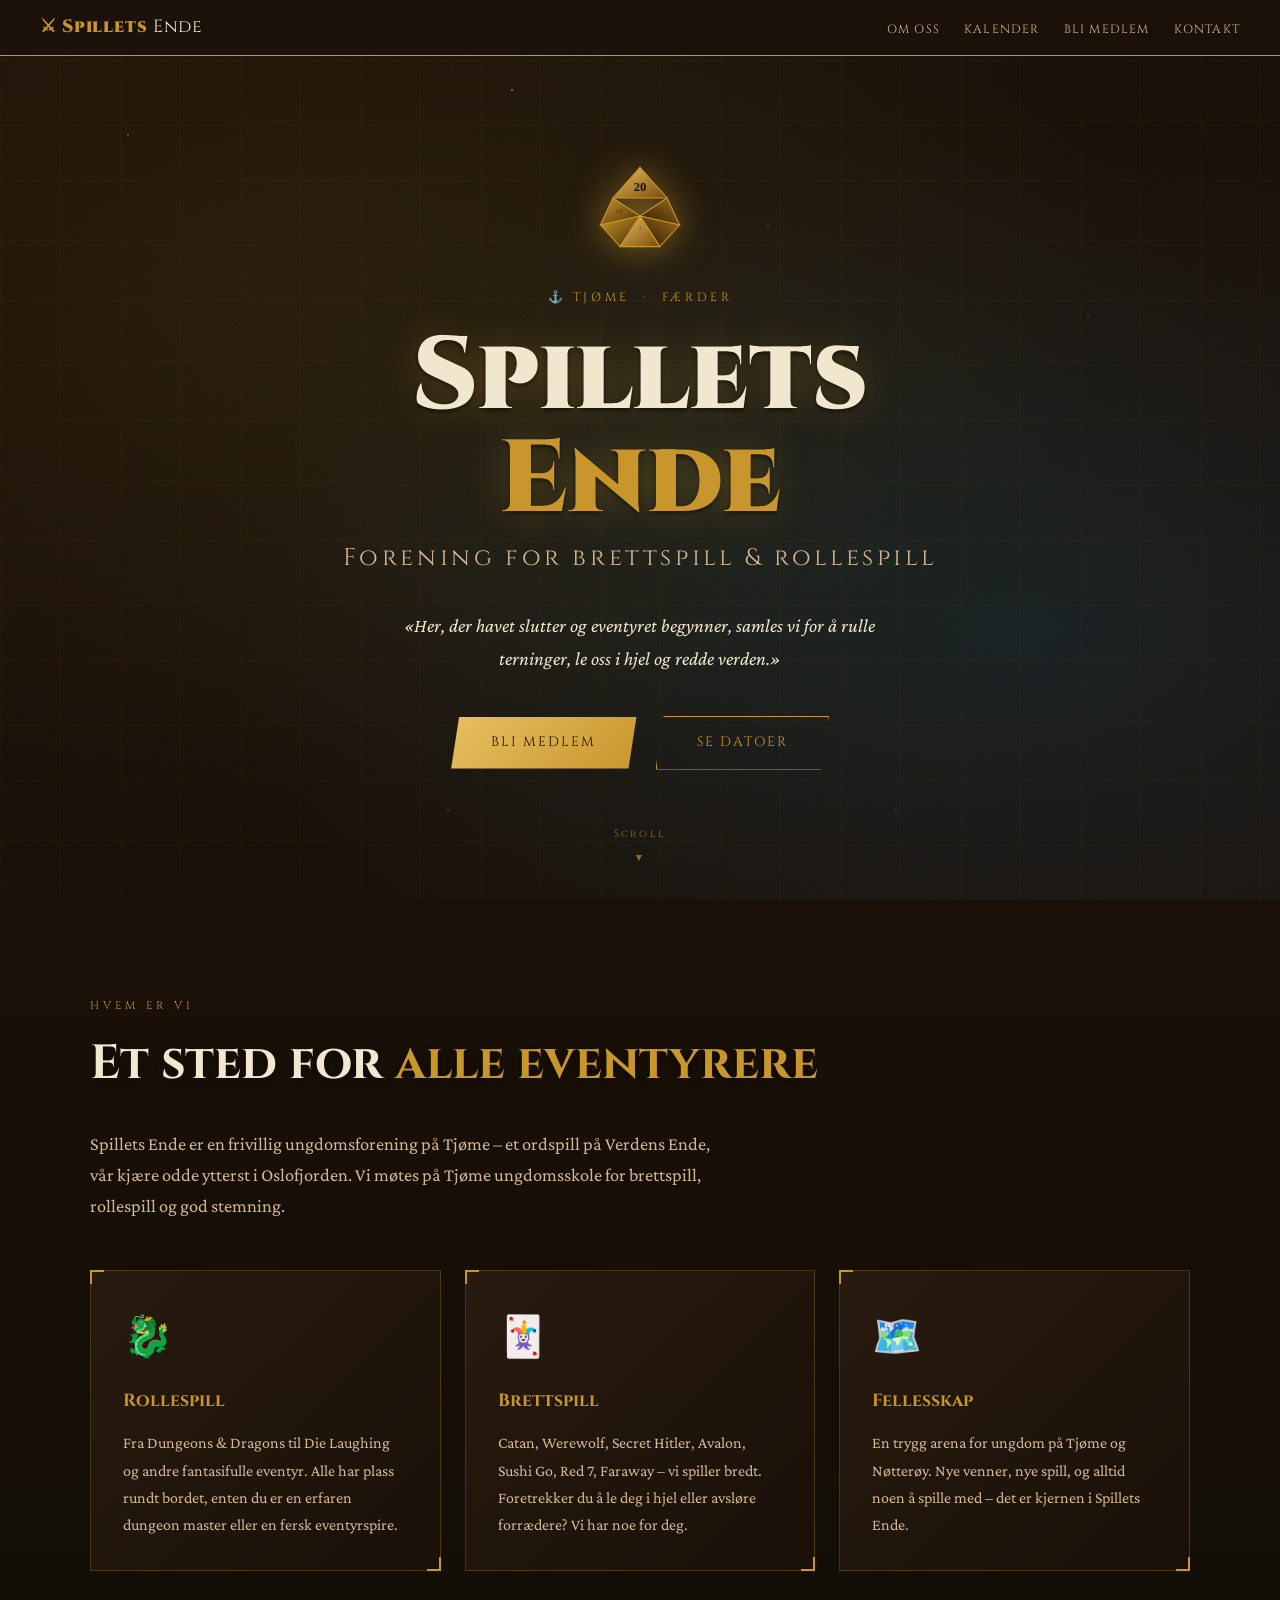
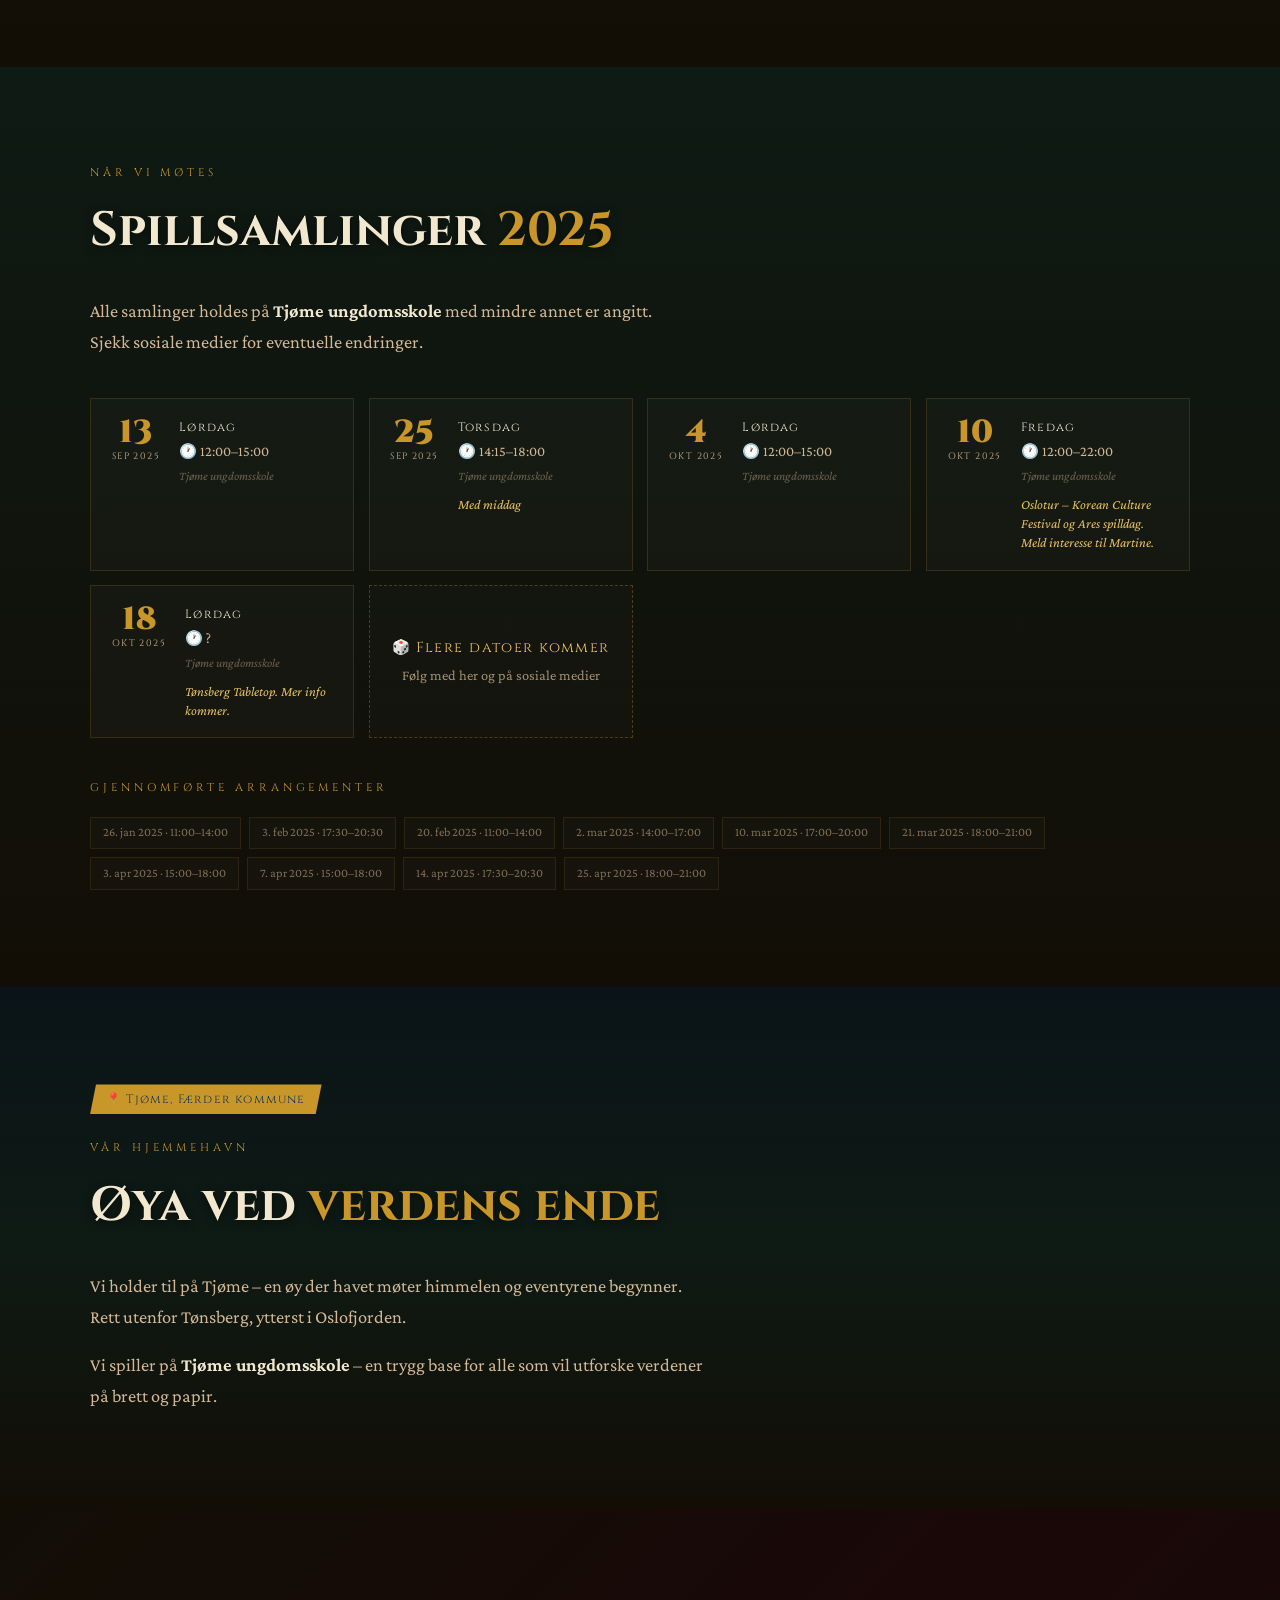
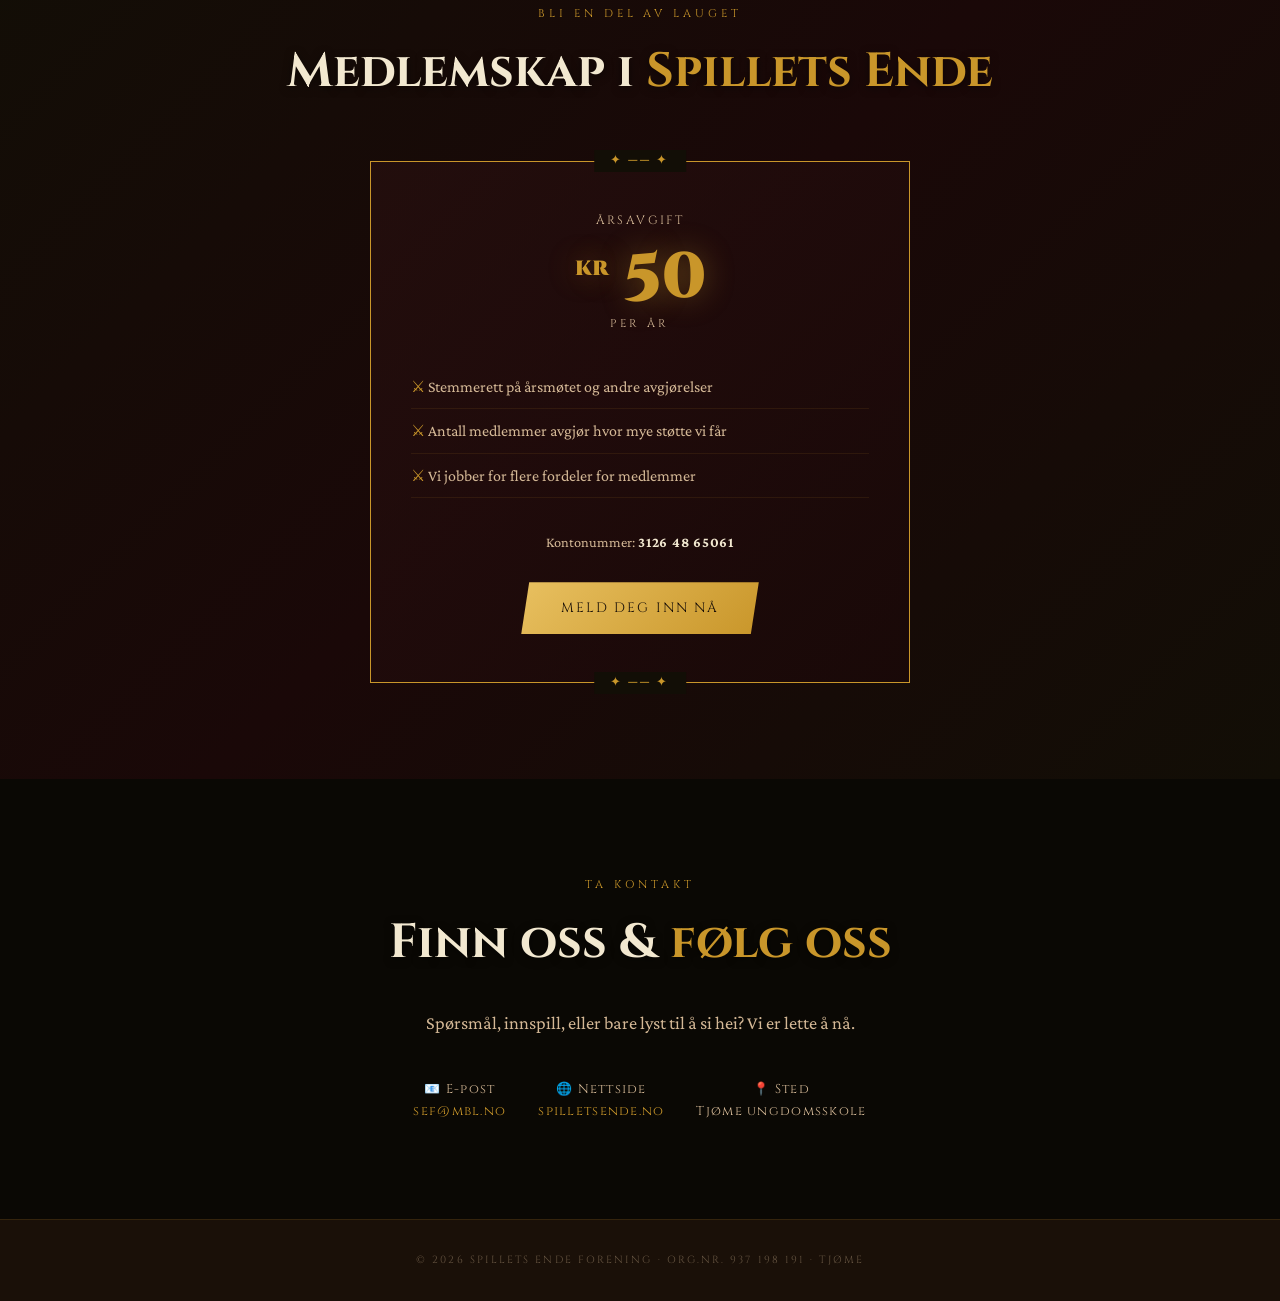
==== commit cfb98d44: "Add files via upload" ====
--- a/index.html
+++ b/index.html
@@ -411,7 +411,7 @@
     <div class="section-inner">
       <div class="reveal">
         <p class="section-label">Når vi møtes</p>
-        <h2 class="section-title">Spillsamlinger <span class="gold">2026</span></h2>
+        <h2 class="section-title">Spillsamlinger <span class="gold">2025</span></h2>
         <p style="color:var(--aged); max-width:580px; margin-bottom:0.5rem;">
           Alle samlinger holdes på <strong style="color:var(--parchment)">Tjøme ungdomsskole</strong> med mindre annet er angitt. Sjekk sosiale medier for eventuelle endringer.
         </p>
@@ -495,7 +495,17 @@
     }, { threshold: 0.08 });
 
     async function loadCalendar() {
-      const data = await fetch('sessions.json').then(r => r.json());
+      let data;
+      try {
+        const resp = await fetch('sessions.json');
+        if (!resp.ok) throw new Error('HTTP ' + resp.status);
+        data = await resp.json();
+      } catch (err) {
+        console.error('Kunne ikke laste sessions.json:', err);
+        document.getElementById('calGrid').innerHTML =
+          '<p style="color:var(--aged);font-style:italic;">Kunne ikke laste kalender. Prøv å laste siden på nytt.</p>';
+        return;
+      }
       const now = new Date(); now.setHours(0,0,0,0);
 
       // ── KOMMENDE ──
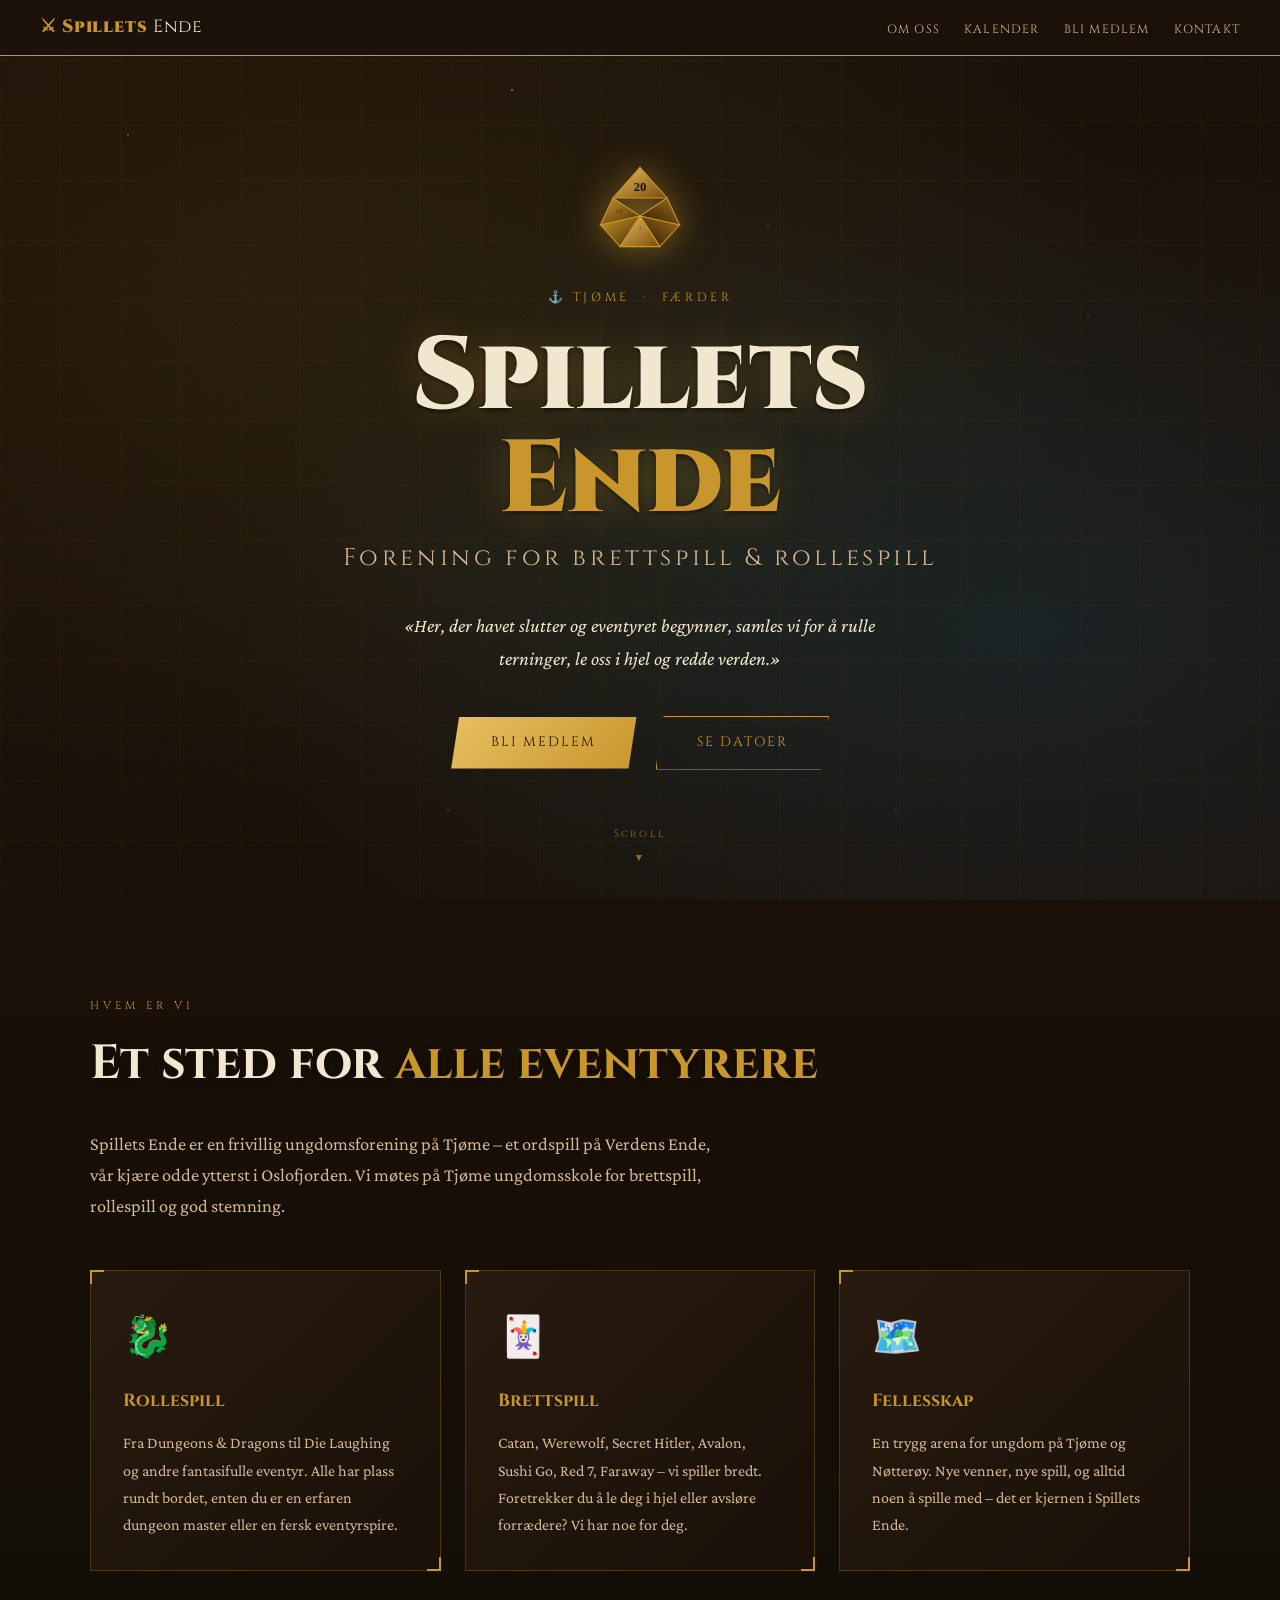
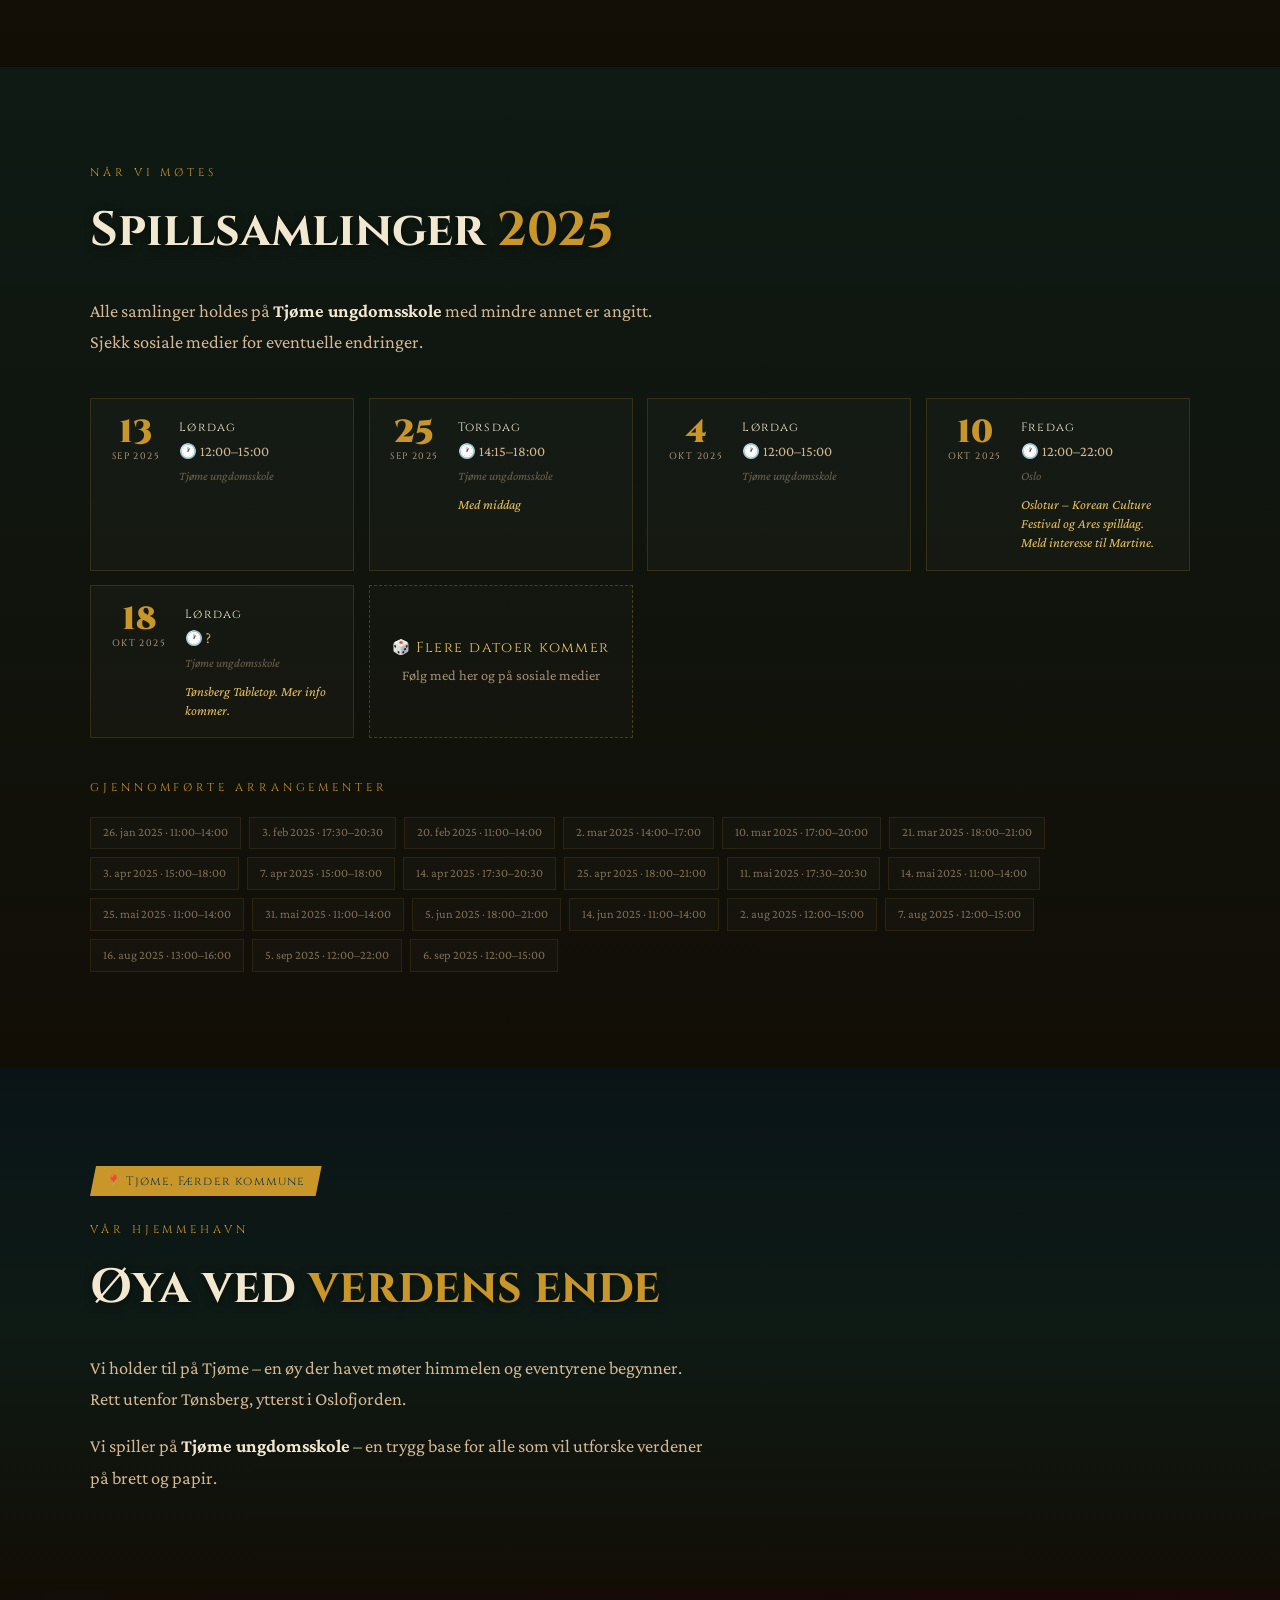
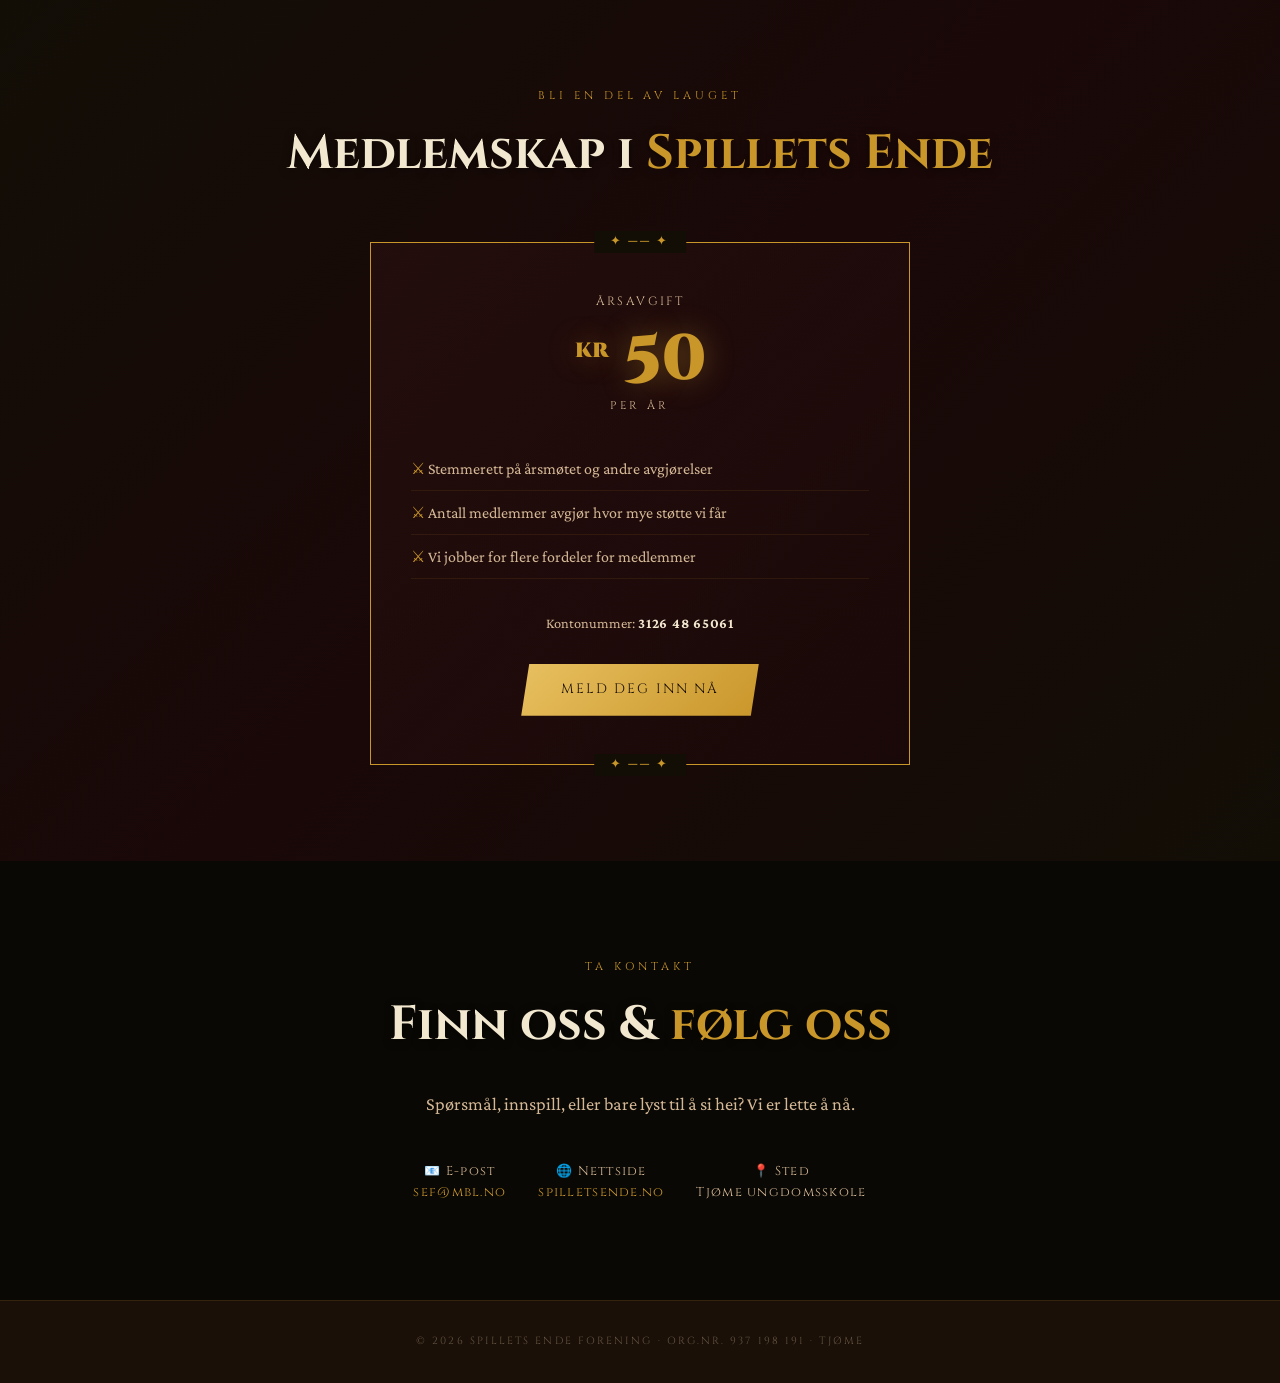
==== commit d033ead2: "Add files via upload" ====
--- a/index.html
+++ b/index.html
@@ -494,18 +494,43 @@
       });
     }, { threshold: 0.08 });
 
-    async function loadCalendar() {
-      let data;
-      try {
-        const resp = await fetch('sessions.json');
-        if (!resp.ok) throw new Error('HTTP ' + resp.status);
-        data = await resp.json();
-      } catch (err) {
-        console.error('Kunne ikke laste sessions.json:', err);
-        document.getElementById('calGrid').innerHTML =
-          '<p style="color:var(--aged);font-style:italic;">Kunne ikke laste kalender. Prøv å laste siden på nytt.</p>';
-        return;
-      }
+    // ── OPPDATER DATOER HER ──────────────────────────────────────────
+    const SESSIONS = {
+      kommende: [
+        { date: "2025-09-13", weekday: "Lørdag",  time: "12:00–15:00" },
+        { date: "2025-09-25", weekday: "Torsdag", time: "14:15–18:00", note: "Med middag" },
+        { date: "2025-10-04", weekday: "Lørdag",  time: "12:00–15:00" },
+        { date: "2025-10-10", weekday: "Fredag",  time: "12:00–22:00", location: "Oslo", note: "Oslotur – Korean Culture Festival og Ares spilldag. Meld interesse til Martine." },
+        { date: "2025-10-18", weekday: "Lørdag",  time: "?",           note: "Tønsberg Tabletop. Mer info kommer." }
+      ],
+      historikk: [
+        { date: "2025-01-26", time: "11:00–14:00" },
+        { date: "2025-02-03", time: "17:30–20:30" },
+        { date: "2025-02-20", time: "11:00–14:00" },
+        { date: "2025-03-02", time: "14:00–17:00" },
+        { date: "2025-03-10", time: "17:00–20:00" },
+        { date: "2025-03-21", time: "18:00–21:00" },
+        { date: "2025-04-03", time: "15:00–18:00" },
+        { date: "2025-04-07", time: "15:00–18:00" },
+        { date: "2025-04-14", time: "17:30–20:30" },
+        { date: "2025-04-25", time: "18:00–21:00" },
+        { date: "2025-05-11", time: "17:30–20:30" },
+        { date: "2025-05-14", time: "11:00–14:00" },
+        { date: "2025-05-25", time: "11:00–14:00" },
+        { date: "2025-05-31", time: "11:00–14:00" },
+        { date: "2025-06-05", time: "18:00–21:00" },
+        { date: "2025-06-14", time: "11:00–14:00" },
+        { date: "2025-08-02", time: "12:00–15:00" },
+        { date: "2025-08-07", time: "12:00–15:00" },
+        { date: "2025-08-16", time: "13:00–16:00" },
+        { date: "2025-09-05", time: "12:00–22:00" },
+        { date: "2025-09-06", time: "12:00–15:00" }
+      ]
+    };
+    // ────────────────────────────────────────────────────────────────
+
+    function loadCalendar() {
+      const data = SESSIONS;
       const now = new Date(); now.setHours(0,0,0,0);
 
       // ── KOMMENDE ──
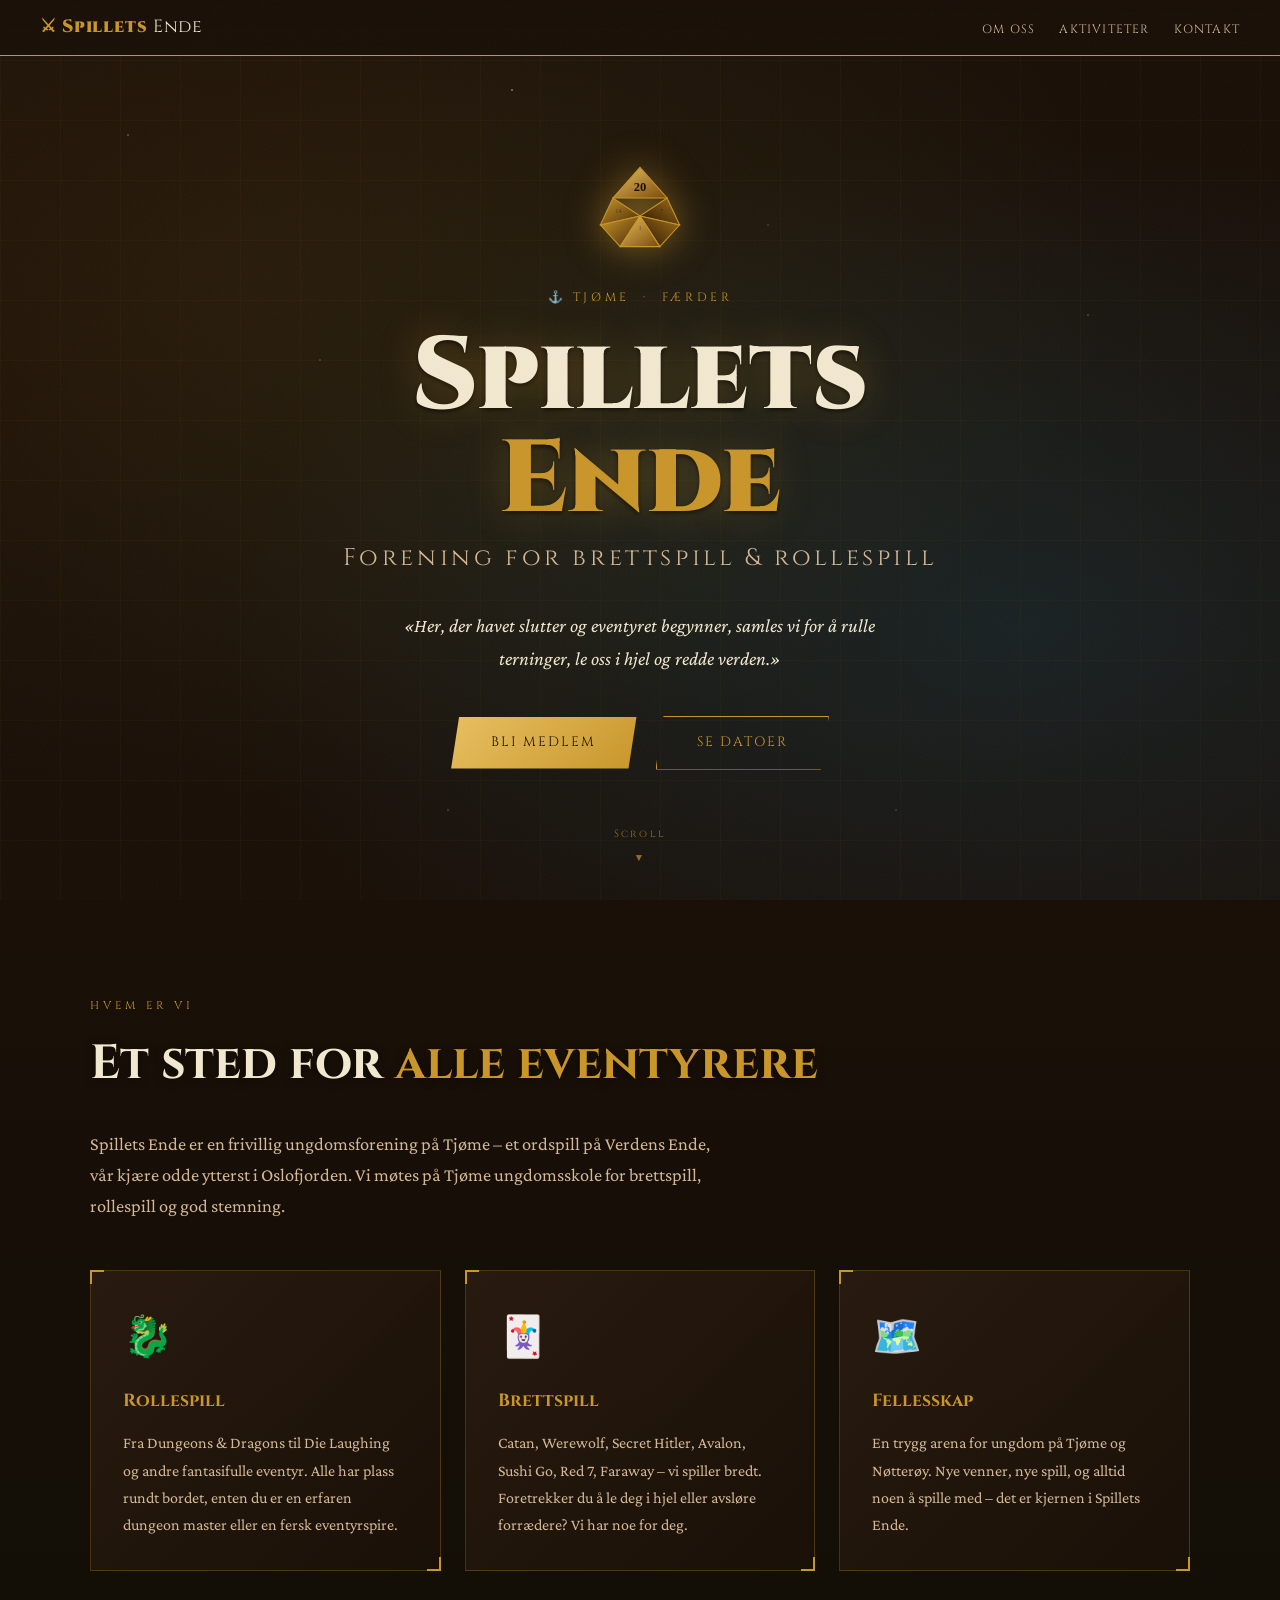
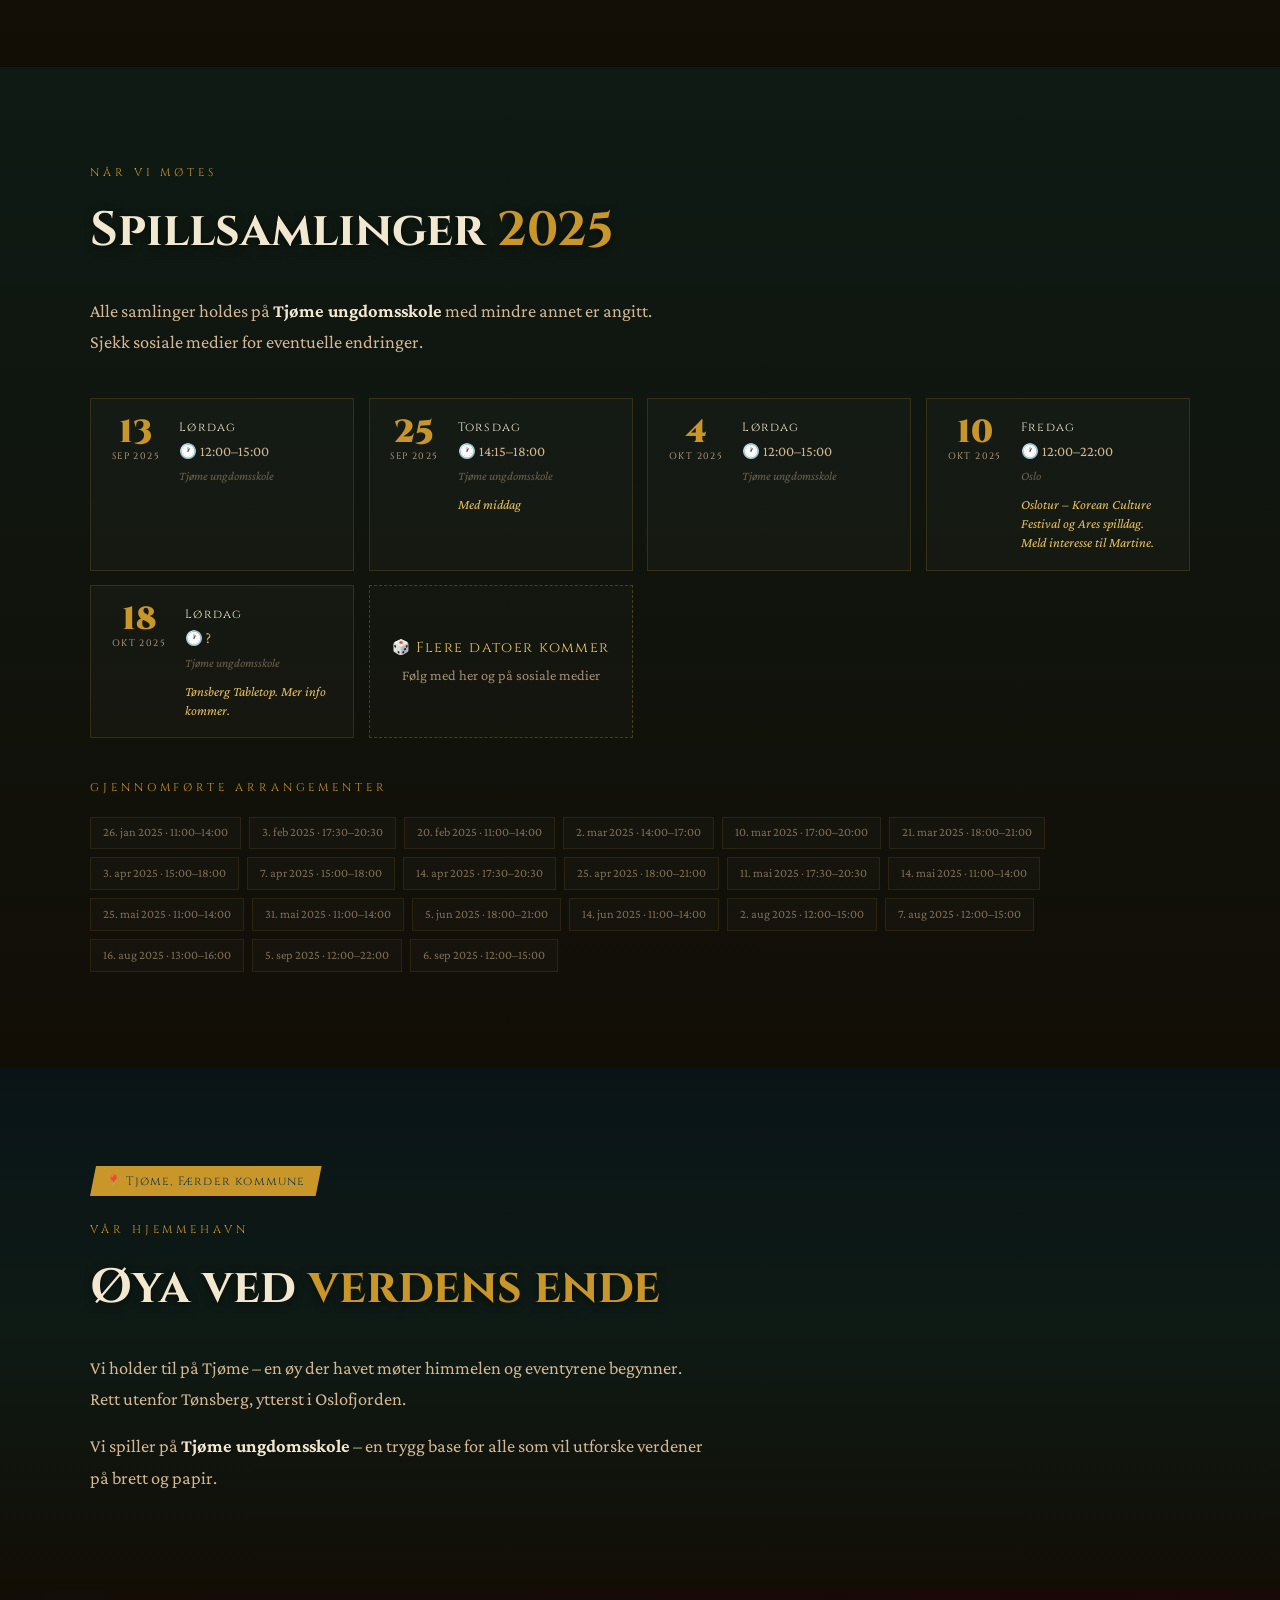
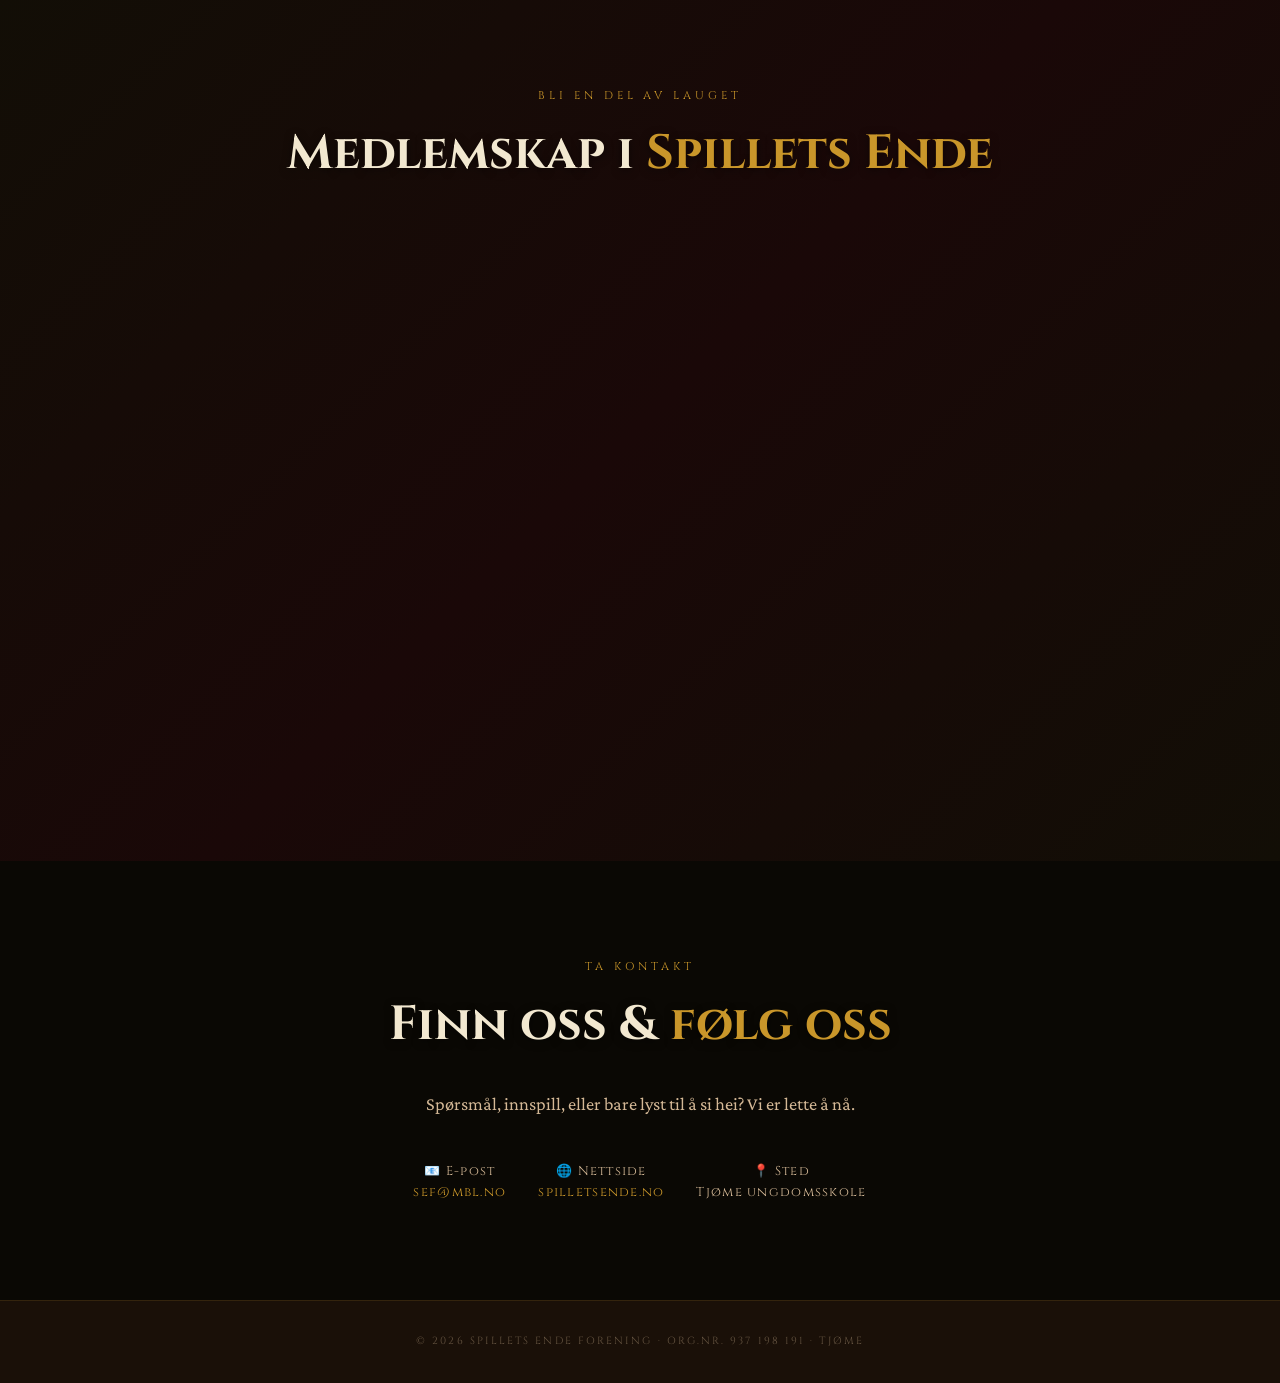
==== commit a2cad822: "Add files via upload" ====
--- a/index.html
+++ b/index.html
@@ -326,9 +326,8 @@
     <a class="nav-logo" href="index.html">⚔ Spillets <span>Ende</span></a>
     <ul>
       <li><a href="om-oss.html">Om oss</a></li>
-      <li><a href="#kalender">Kalender</a></li>
-      <li><a href="#medlemskap">Bli medlem</a></li>
-      <li><a href="#kontakt">Kontakt</a></li>
+      <li><a href="aktiviteter.html">Aktiviteter</a></li>
+      <li><a href="kontakt.html">Kontakt</a></li>
     </ul>
   </nav>
 
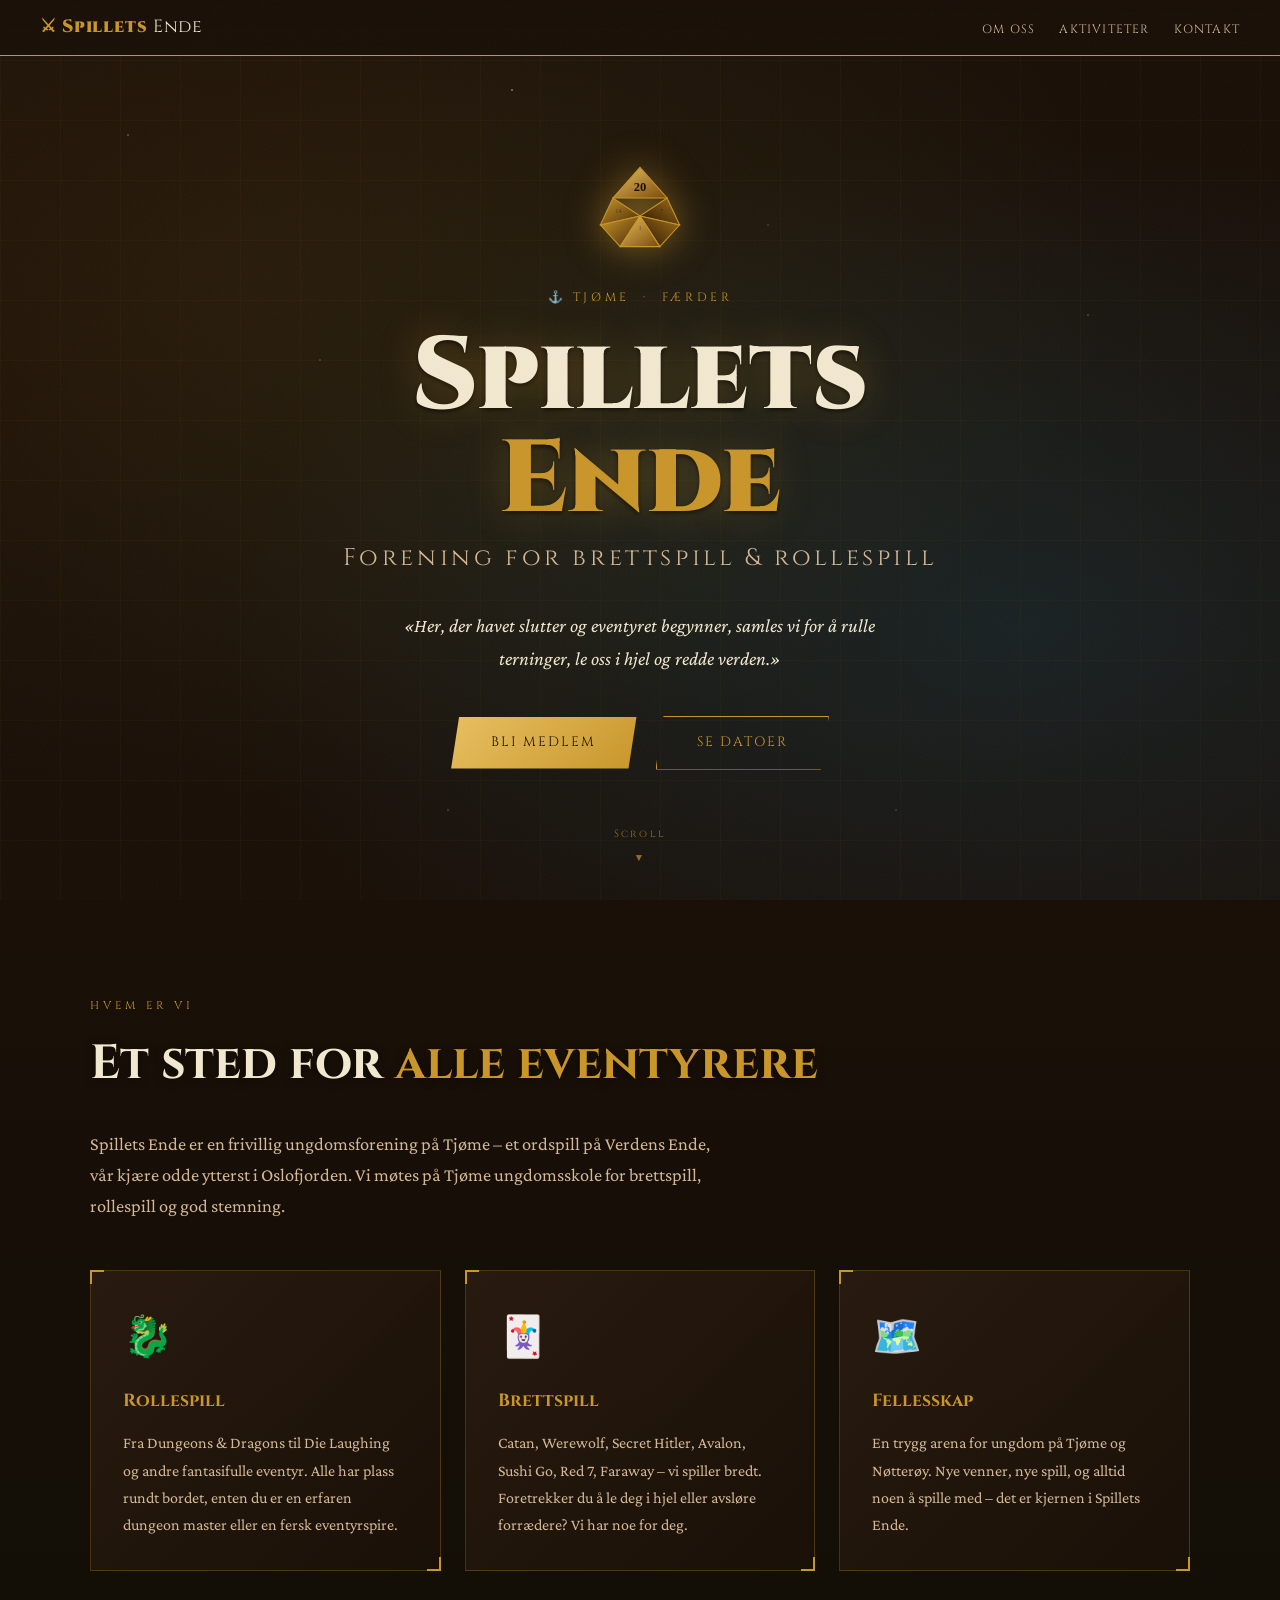
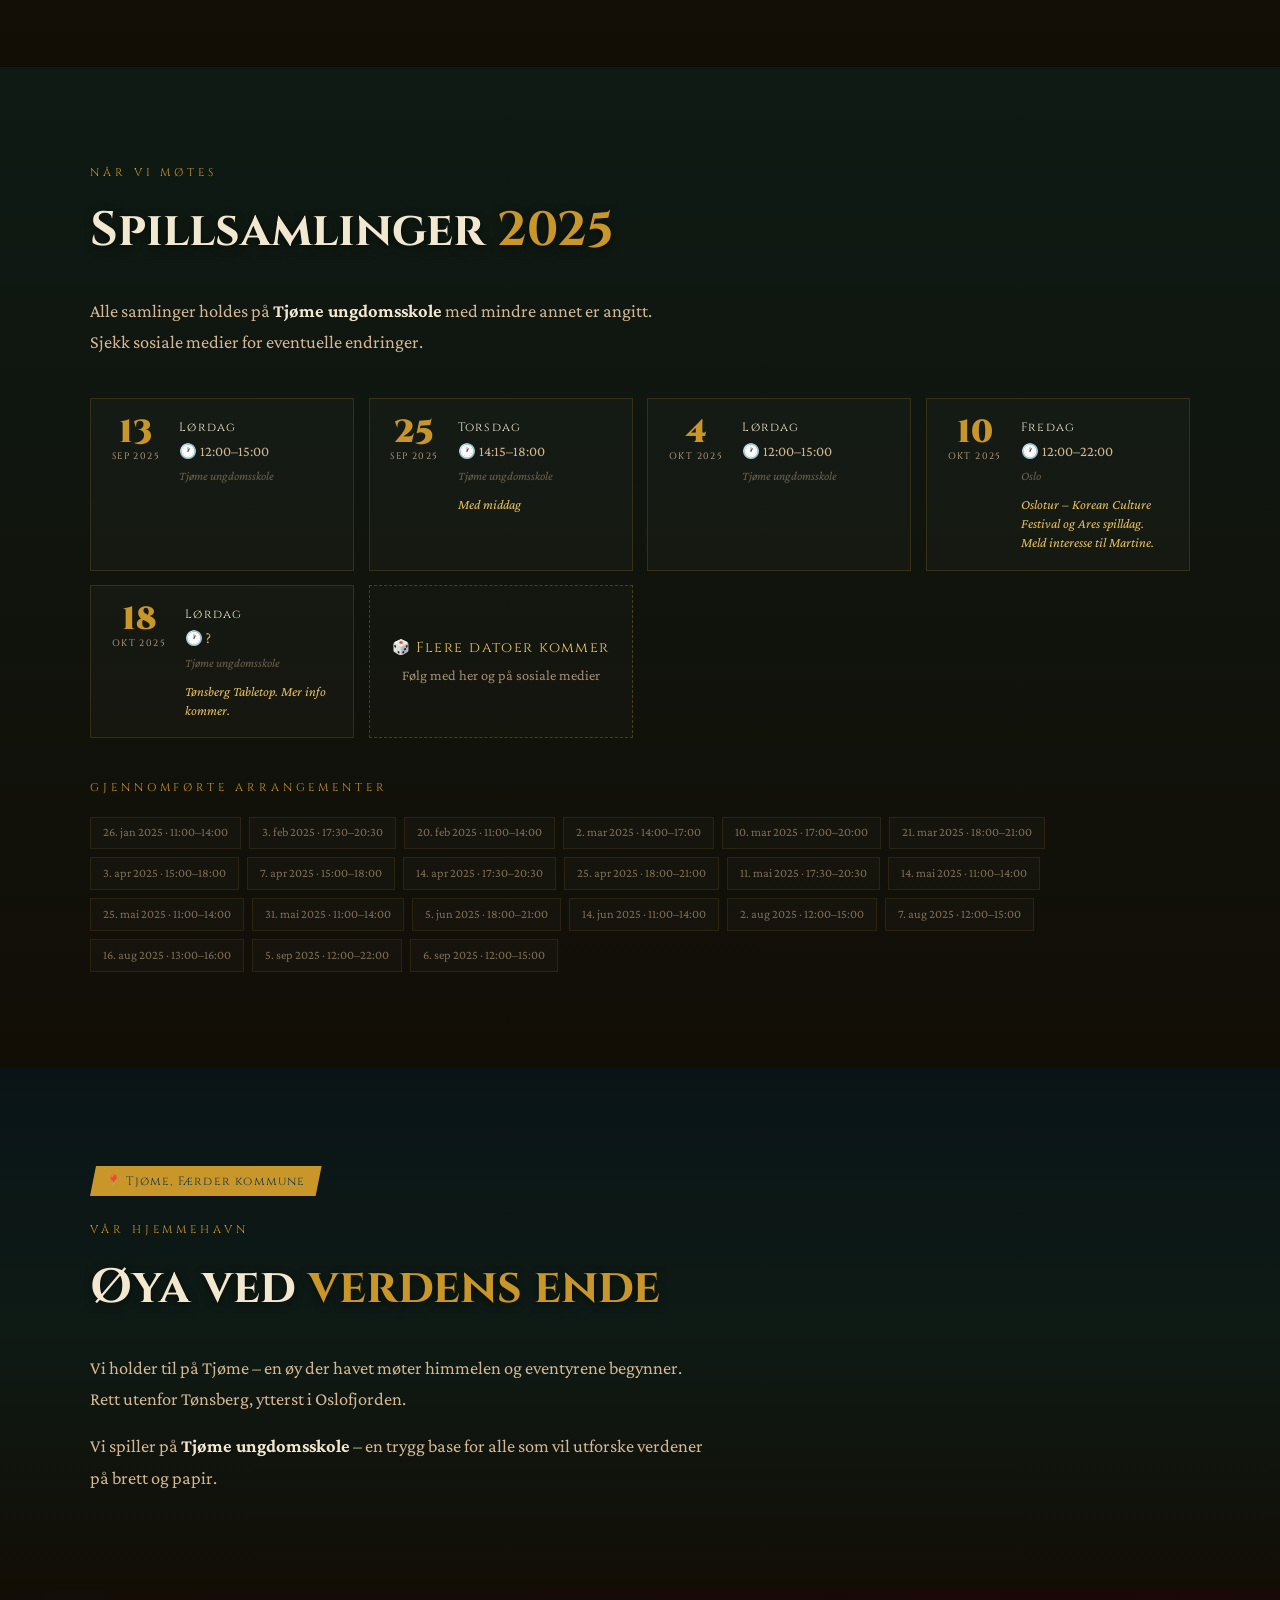
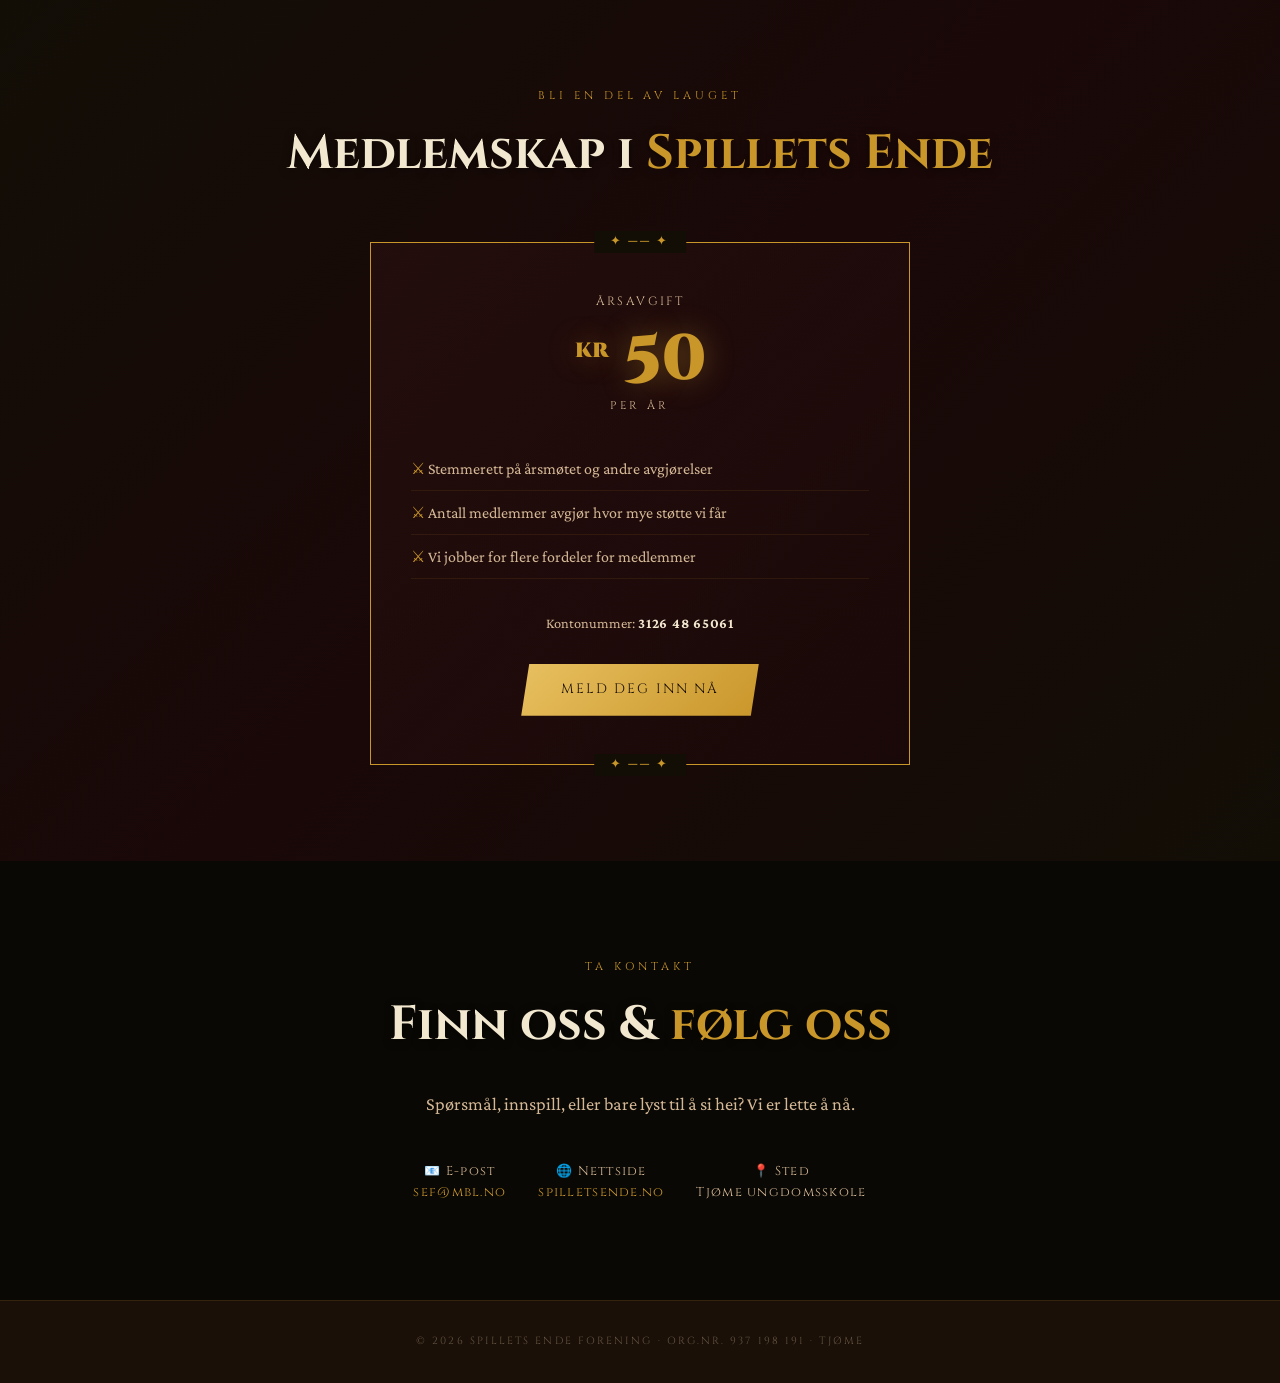
==== commit 8dd7920c: "Add files via upload" ====
--- a/index.html
+++ b/index.html
@@ -456,7 +456,7 @@
         <p style="font-size:0.9rem; color:var(--aged); margin-bottom:1.75rem;">
           Kontonummer: <strong style="color:var(--parchment); letter-spacing:0.05em;">3126 48 65061</strong>
         </p>
-        <a href="https://forms.office.com/e/suET2RQzBE" class="btn-primary">Meld deg inn nå</a>
+        <a href="innmelding.html" class="btn-primary">Meld deg inn nå</a>
       </div>
     </div>
   </section>
